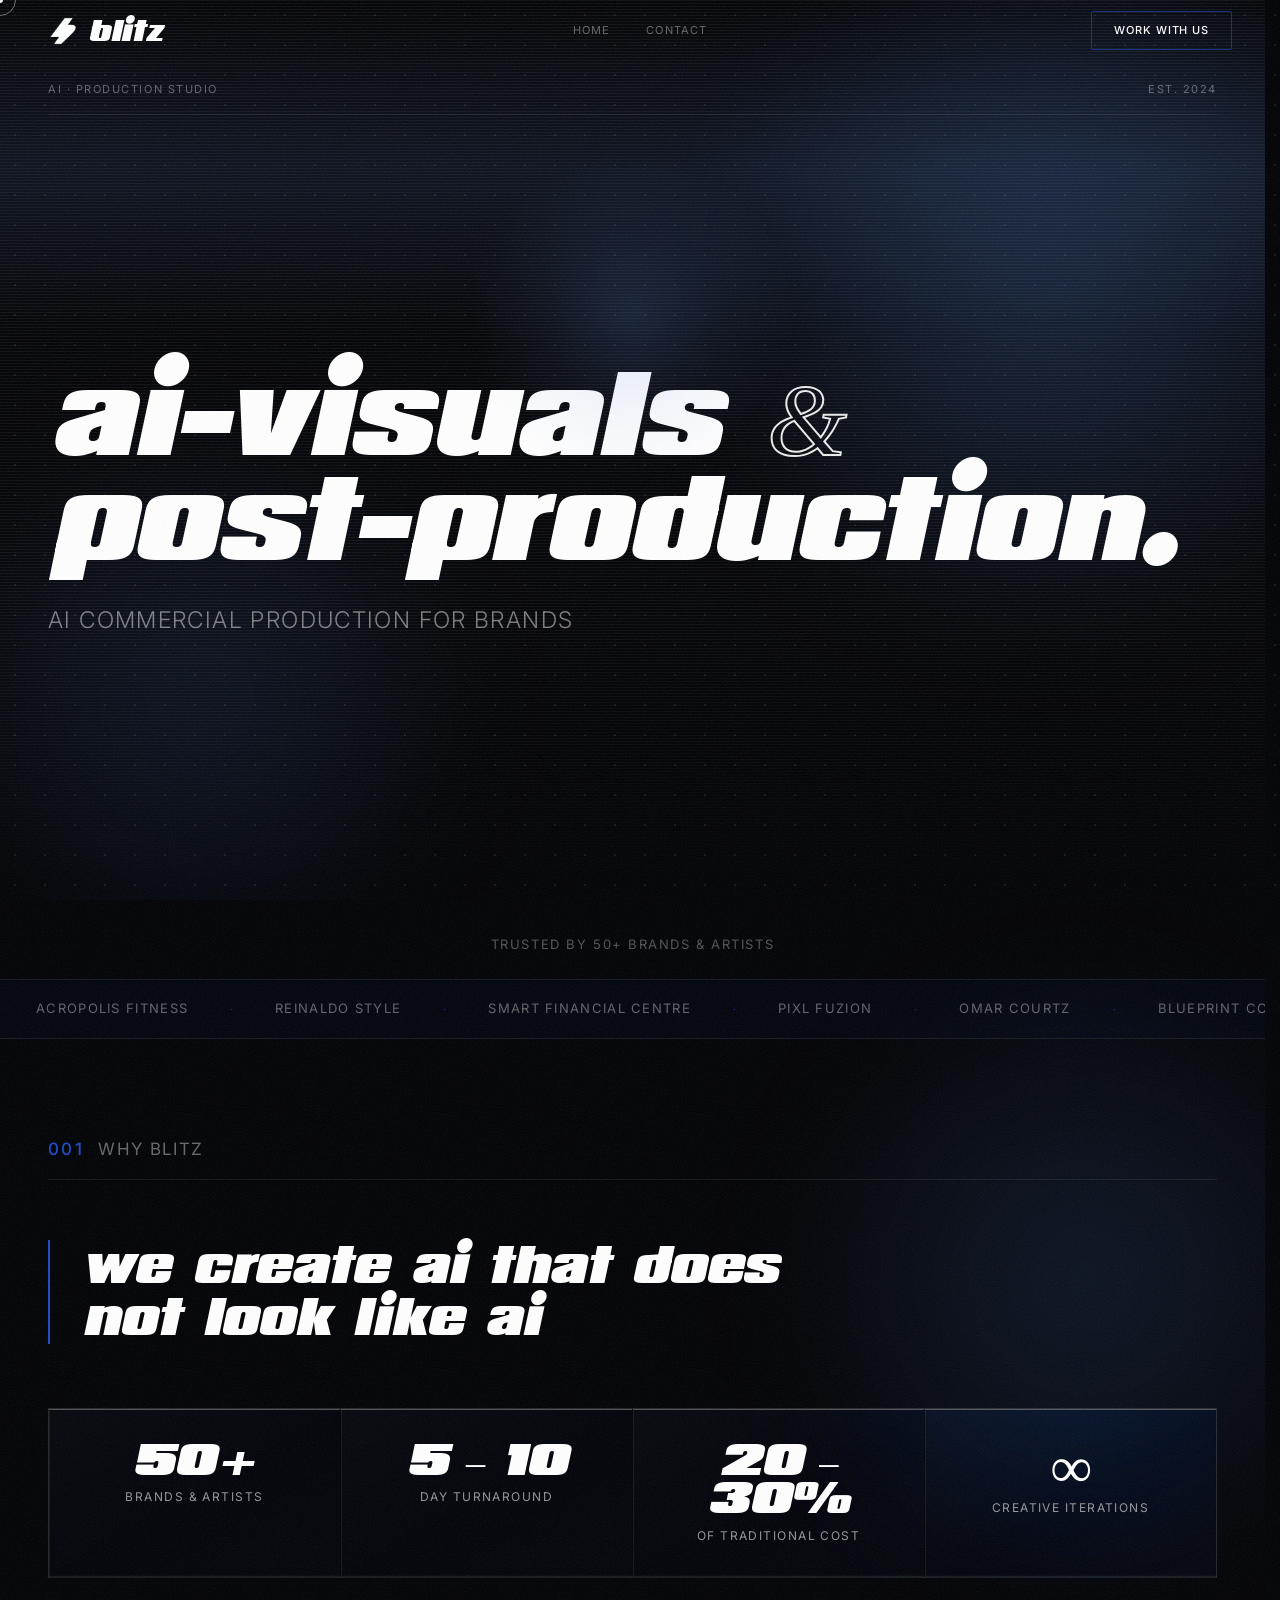
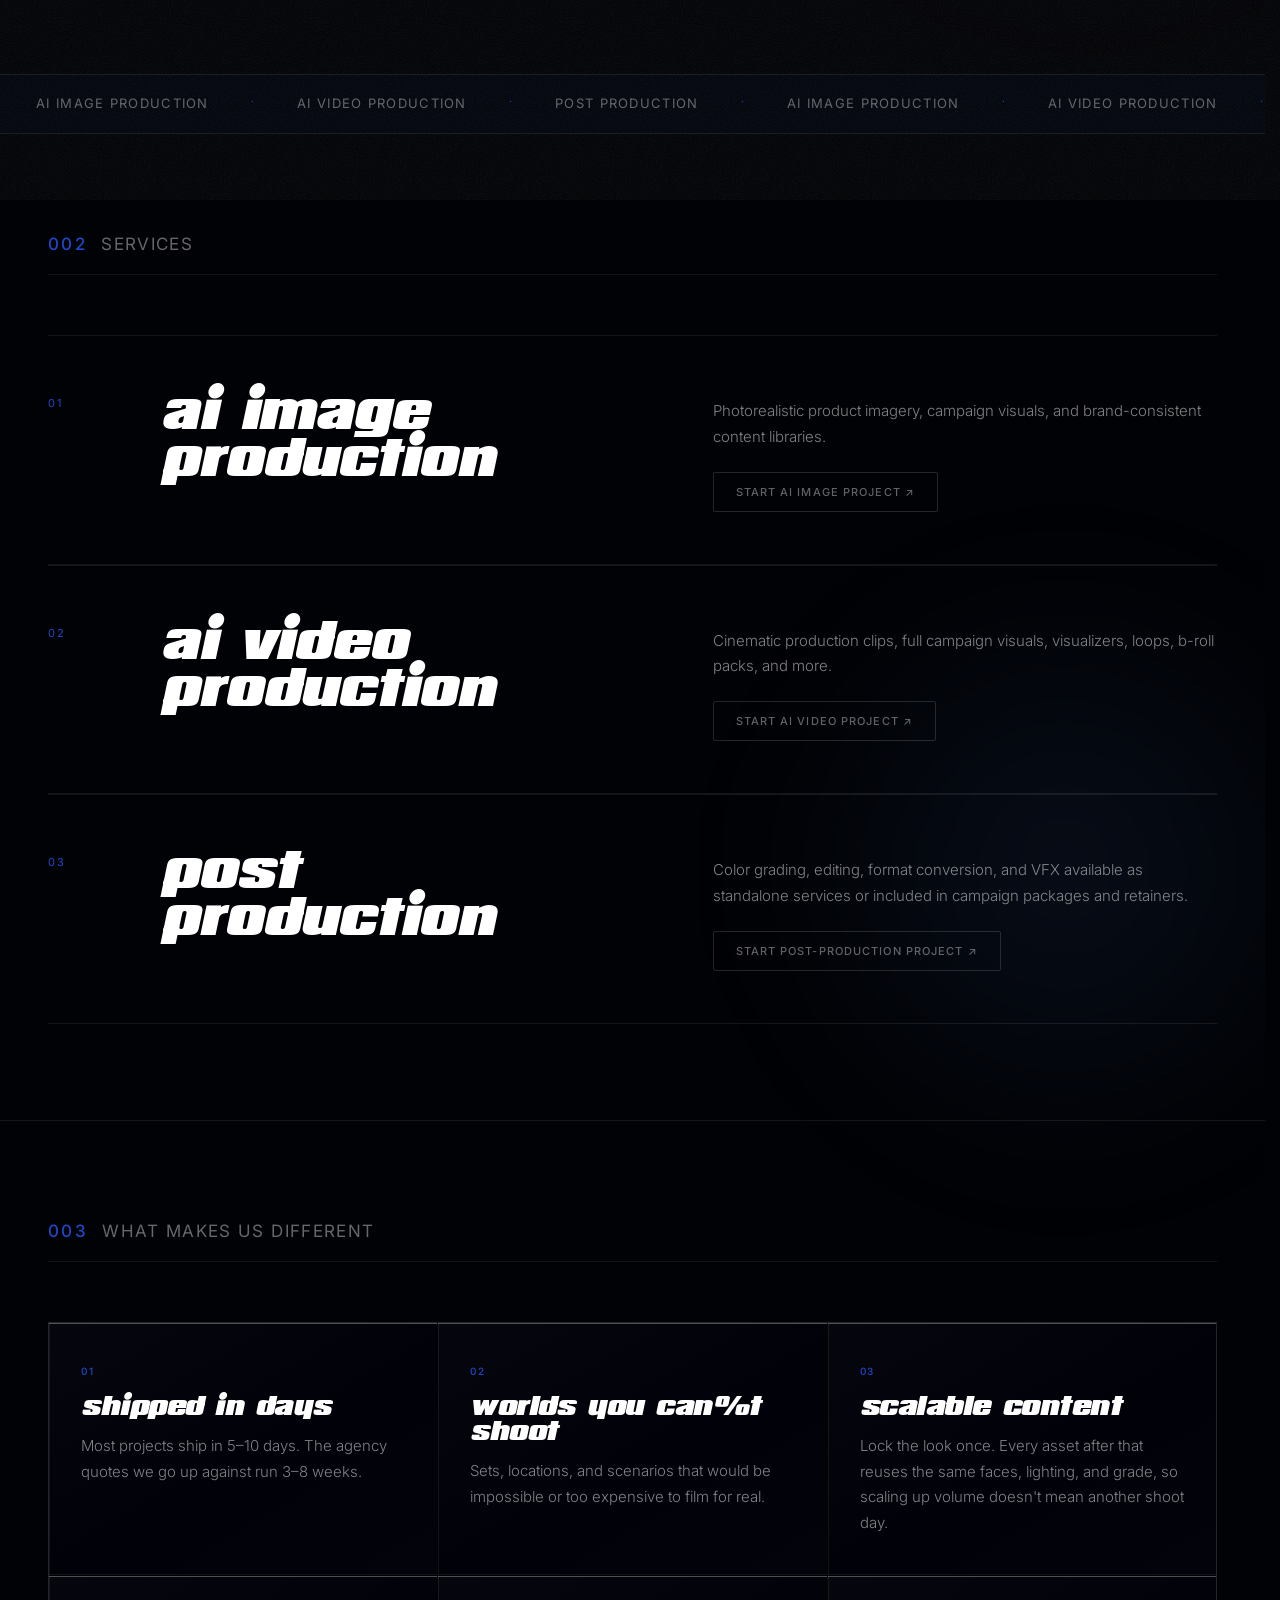
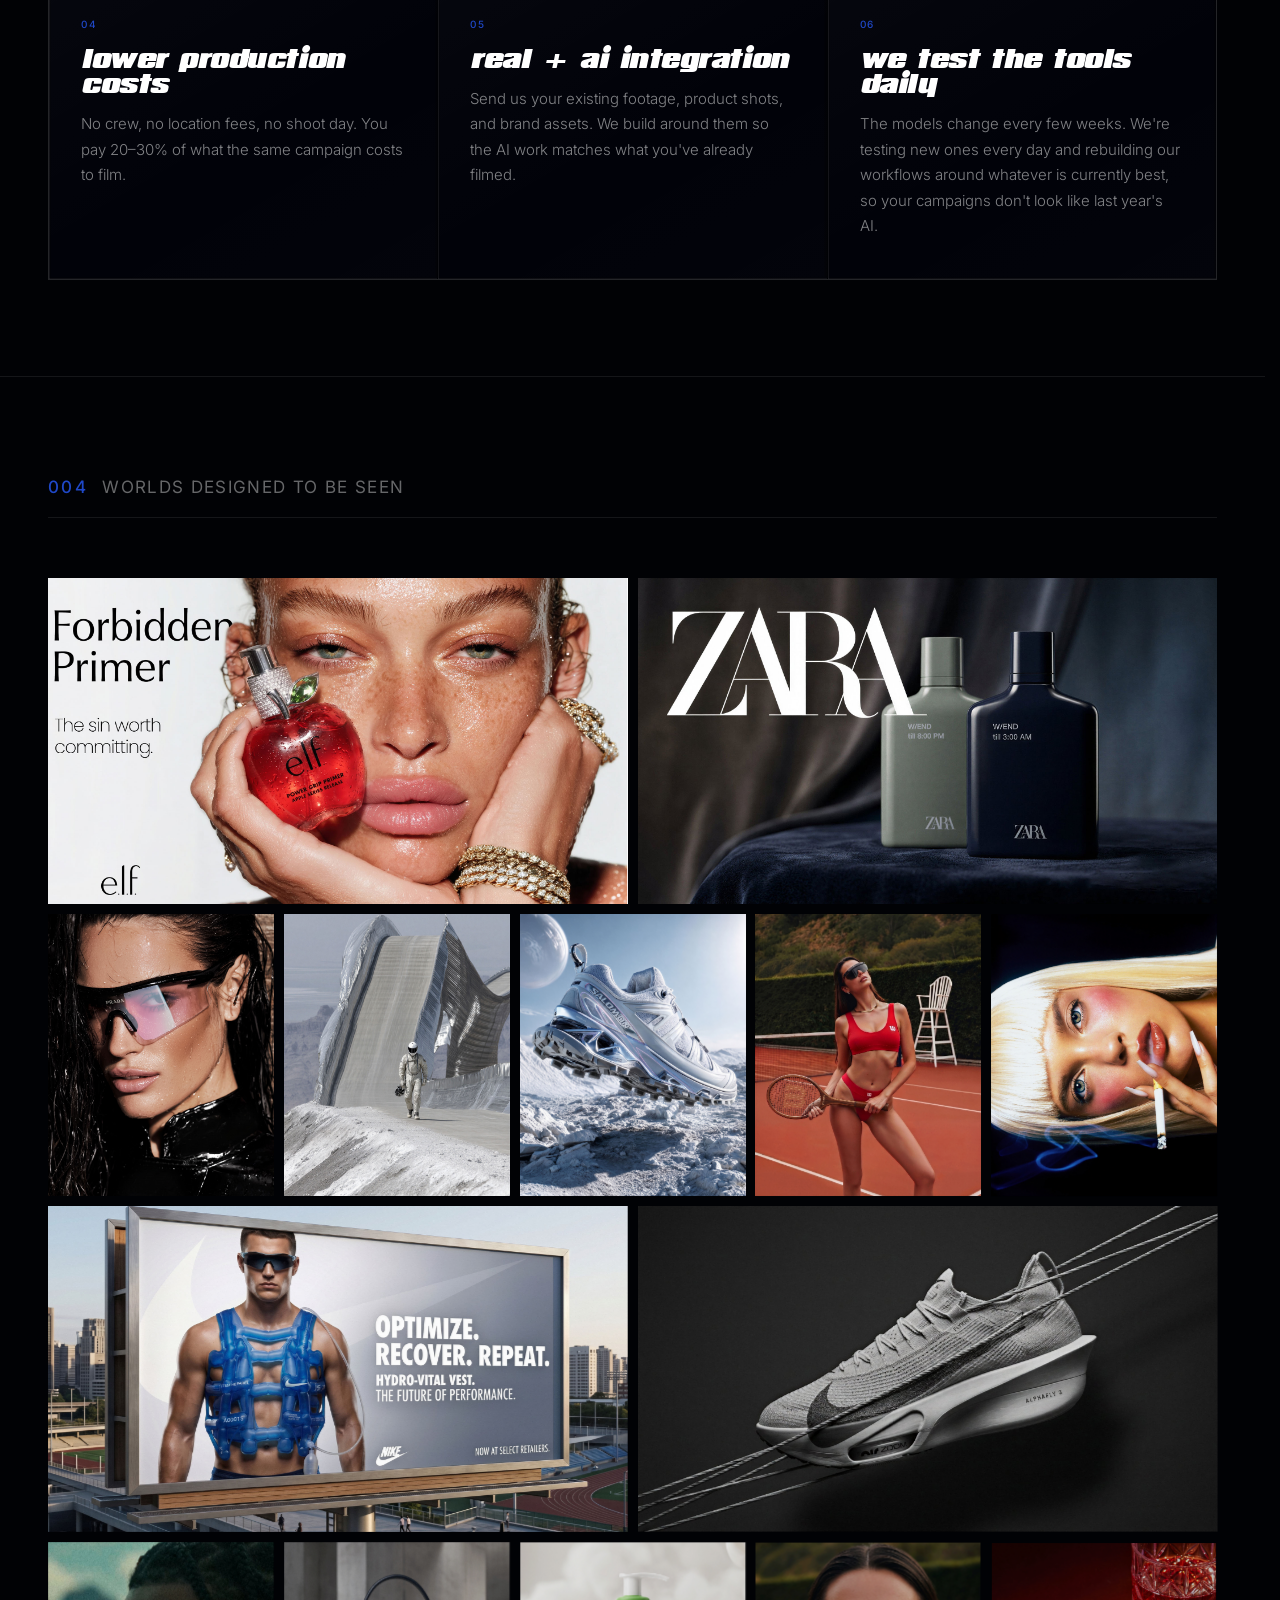
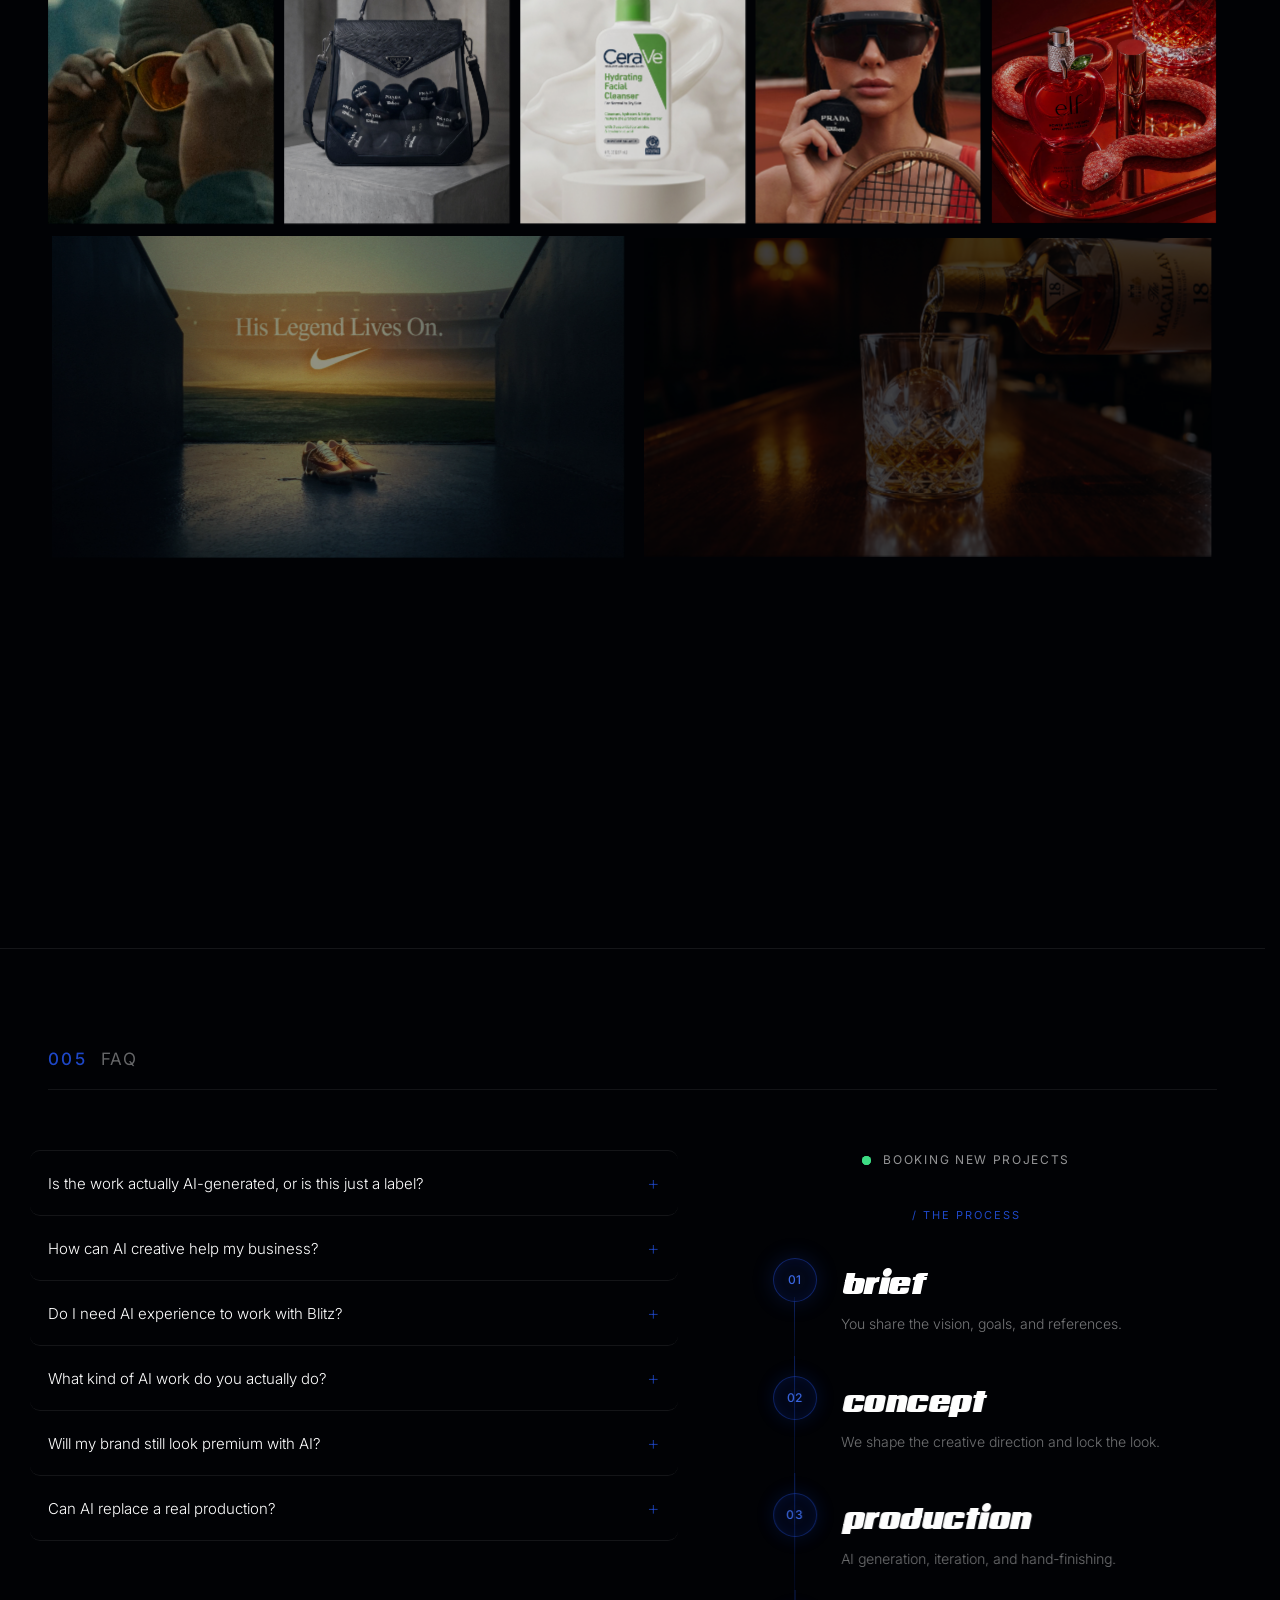
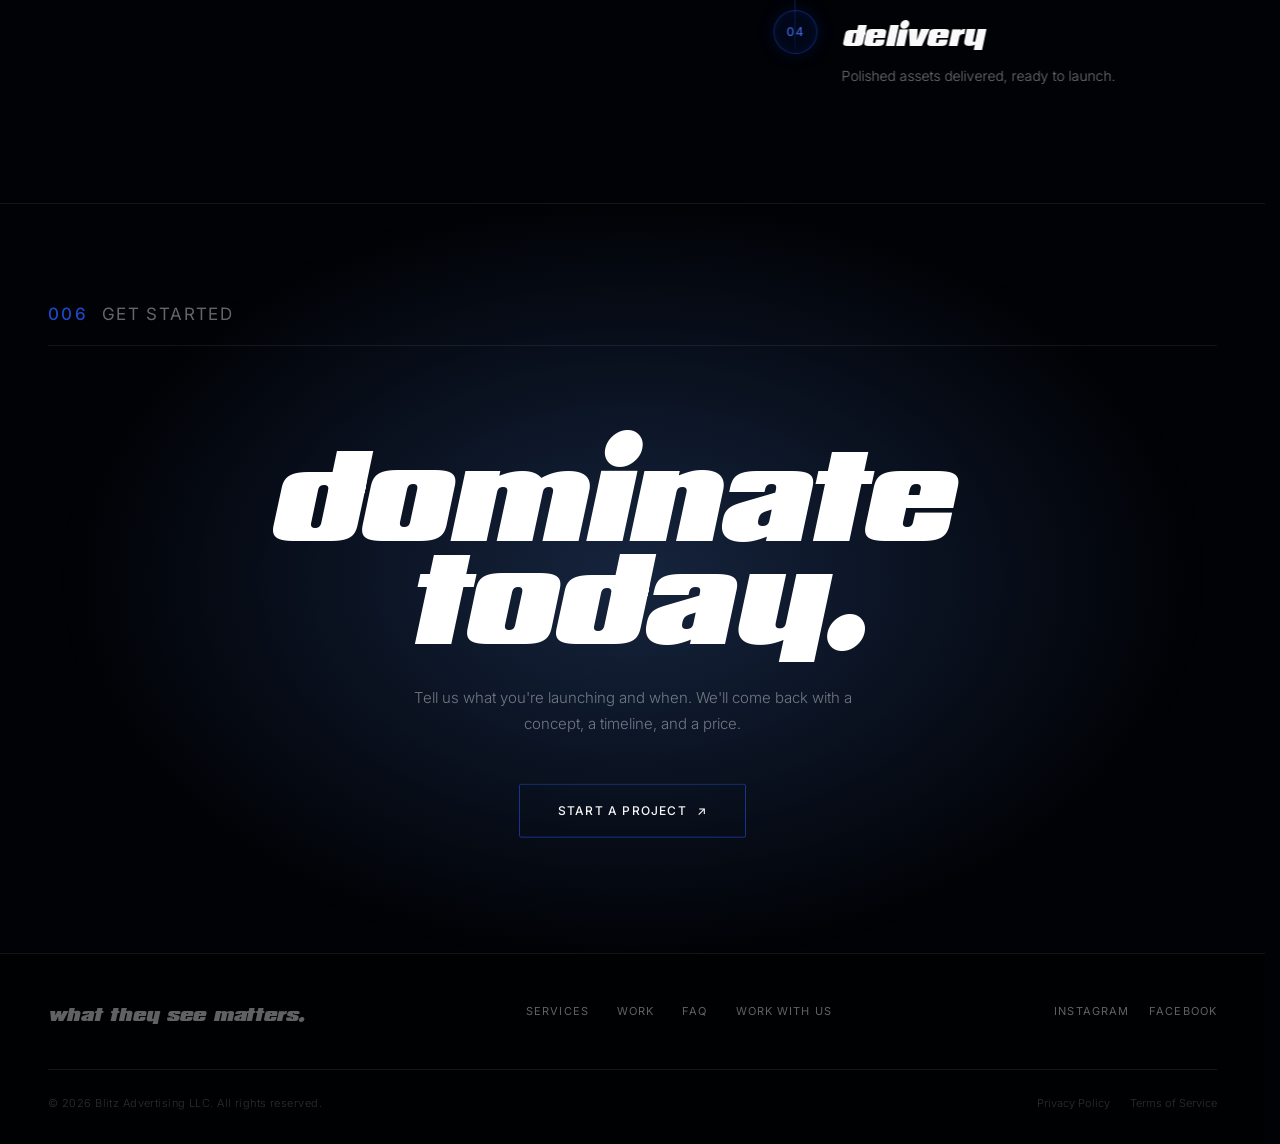
==== index.html @ 14cb9eec "Add files via upload" ====
<!DOCTYPE html>
<html lang="en">
<head>
  <meta charset="UTF-8">
  <meta name="viewport" content="width=device-width, initial-scale=1.0">

  <!-- Primary SEO -->
  <title>Blitz — AI-Visuals & Post-Production Studio</title>
  <meta name="description" content="AI commercial production for brands. Photorealistic imagery, cinematic video, and full post-production — AI work that doesn't look like AI.">
  <meta name="keywords" content="ai visuals, ai video production, post production, creative studio, campaign visuals, brand world, ad creatives, music visualizer, blitz advertising">
  <meta name="author" content="Blitz Advertising LLC">
  <meta name="robots" content="index, follow">
  <link rel="canonical" href="https://adsbyblitz.com/">

  <!-- Open Graph (Facebook, LinkedIn, WhatsApp) -->
  <meta property="og:site_name" content="Blitz">
  <meta property="og:type" content="website">
  <meta property="og:url" content="https://adsbyblitz.com/">
  <meta property="og:title" content="Blitz — AI-Visuals & Post-Production Studio">
  <meta property="og:description" content="AI commercial production for brands. Cinematic visuals, campaign content, and post-production that doesn't look like AI.">
  <meta property="og:image" content="https://adsbyblitz.com/assets/blitz-favicon.png">
  <meta property="og:image:alt" content="Blitz — what they see matters">

  <!-- Twitter Card -->
  <meta name="twitter:card" content="summary_large_image">
  <meta name="twitter:title" content="Blitz — AI-Visuals & Post-Production Studio">
  <meta name="twitter:description" content="AI commercial production for brands. Cinematic visuals, campaign content, and post-production that doesn't look like AI.">
  <meta name="twitter:image" content="https://adsbyblitz.com/assets/blitz-favicon.png">

  <!-- Structured data (helps search engines understand the business) -->
  <script type="application/ld+json">
  {
    "@context": "https://schema.org",
    "@type": "ProfessionalService",
    "name": "Blitz Advertising LLC",
    "alternateName": "Blitz",
    "url": "https://adsbyblitz.com",
    "logo": "https://adsbyblitz.com/assets/blitz-icon-white.png",
    "image": "https://adsbyblitz.com/assets/blitz-favicon.png",
    "description": "AI commercial production for brands. Photorealistic imagery, cinematic video, and full post-production — AI work that doesn't look like AI.",
    "email": "adsbyblitz@gmail.com",
    "areaServed": "Worldwide",
    "address": {
      "@type": "PostalAddress",
      "addressCountry": "PR"
    },
    "sameAs": [
      "https://instagram.com/adsbyblitz",
      "https://facebook.com/adsbyblitz"
    ],
    "slogan": "what they see matters"
  }
  </script>

  <link rel="icon" type="image/png" href="assets/blitz-favicon.png">
  <link rel="stylesheet" href="styles.css?v=55">
  <script src="assets/gsap.min.js"></script>
  <script src="assets/ScrollTrigger.min.js"></script>
  <script src="assets/lenis.min.js"></script>
  <script>gsap.registerPlugin(ScrollTrigger);</script>

  <!-- Meta Pixel Code -->
  <script>
  !function(f,b,e,v,n,t,s)
  {if(f.fbq)return;n=f.fbq=function(){n.callMethod?
  n.callMethod.apply(n,arguments):n.queue.push(arguments)};
  if(!f._fbq)f._fbq=n;n.push=n;n.loaded=!0;n.version='2.0';
  n.queue=[];t=b.createElement(e);t.async=!0;
  t.src=v;s=b.getElementsByTagName(e)[0];
  s.parentNode.insertBefore(t,s)}(window, document,'script',
  'https://connect.facebook.net/en_US/fbevents.js');
  fbq('init', '775347661459841');
  fbq('track', 'PageView');
  </script>
  <noscript><img height="1" width="1" style="display:none"
  src="https://www.facebook.com/tr?id=775347661459841&ev=PageView&noscript=1"
  /></noscript>
  <!-- End Meta Pixel Code -->
  <!-- Whop Pixel -->
  <script>!function(w,d,s,u,n,a,b){if(w[n])return;a=w[n]={q:[],t:+new Date,s:[],o:u,track:function(){a.q.push([+new Date].concat([].slice.call(arguments)))},setScope:function(){a.s=[].slice.call(arguments).filter(function(x){return typeof x==="string"});a.q.push([+new Date,"setScope"].concat(a.s))},scope:function(){var c=[].slice.call(arguments);return{track:function(){a.q.push([+new Date].concat([].slice.call(arguments)).concat([{__scope:c}]))}}}};b=d.createElement(s);b.async=1;b.src=u+"/s.js";d.getElementsByTagName(s)[0].parentNode.insertBefore(b,d.getElementsByTagName(s)[0])}(window,document,"script","https://t.whop.tw","whop");whop.setScope("biz_LjYJNK8Vo7Cqlr");whop.track("page");</script>
</head>
<body>

  <div class="cursor" id="cursor"></div>
  <div class="cursor-ring" id="cursorRing"></div>

  <!-- ─── NAV ─────────────────────────────────── -->
  <nav class="nav" id="nav">
    <a href="/" class="nav-logo">
      <img src="assets/blitz-icon-white.png" alt="Blitz" class="nav-icon">
      <span class="nav-wordmark">blitz</span>
    </a>
    <div class="nav-links">
      <a href="#" class="nav-link">Home</a>
      <a href="apply/" class="nav-link">Contact</a>
    </div>
    <a href="apply/" class="nav-cta">Work with us</a>
  </nav>

  <!-- ─── HERO ─────────────────────────────────── -->
  <section class="hero">
    <div class="hero-top">
      <span class="hero-eyebrow">AI · Production Studio</span>
      <span class="hero-eyebrow hero-eyebrow--right">Est. 2024</span>
    </div>

    <div class="hero-center">
      <div>
        <h1 class="hero-headline">
          <span class="hl-line">ai-visuals <span class="hl-amp">&amp;</span></span>
          <span class="hl-line">post-production.</span>
        </h1>
        <p class="hero-sub-tag">AI Commercial Production for brands</p>
      </div>
    </div>

    <div class="hero-bottom"></div>

    <div class="hero-glow hero-glow--1"></div>
    <div class="hero-glow hero-glow--2"></div>
    <div class="hero-scanlines" aria-hidden="true"></div>
  </section>

  <!-- ─── LOGO STRIP ─────────────────────────────── -->
  <section class="logo-strip">
    <p class="logo-strip-label">trusted by 50+ brands & artists</p>
    <div class="logo-marquee-wrap">
      <div class="logo-marquee-track">
        <span class="logo-item">Acropolis Fitness</span><span class="logo-sep">·</span>
        <span class="logo-item">Reinaldo Style</span><span class="logo-sep">·</span>
        <span class="logo-item">Smart Financial Centre</span><span class="logo-sep">·</span>
        <span class="logo-item">Pixl Fuzion</span><span class="logo-sep">·</span>
        <span class="logo-item">Omar Courtz</span><span class="logo-sep">·</span>
        <span class="logo-item">Blueprint Coaching</span><span class="logo-sep">·</span>
        <span class="logo-item">ROA</span><span class="logo-sep">·</span>
        <span class="logo-item">Berseg</span><span class="logo-sep">·</span>
        <span class="logo-item">Viejo Culprit</span><span class="logo-sep">·</span>
        <span class="logo-item">CLPR Media</span><span class="logo-sep">·</span>
        <span class="logo-item">RMAND</span><span class="logo-sep">·</span>
        <span class="logo-item">The Flight Park</span><span class="logo-sep">·</span>
        <span class="logo-item">Cancelados TV</span><span class="logo-sep">·</span>
        <span class="logo-item">CAPS Manufacturing</span><span class="logo-sep">·</span>
        <span class="logo-item">Albino</span><span class="logo-sep">·</span>
        <span class="logo-item">Sanctuz</span><span class="logo-sep">·</span>
        <span class="logo-item">Atomic Crossfit</span><span class="logo-sep">·</span>
        <!-- duplicate for seamless loop -->
        <span class="logo-item">Acropolis Fitness</span><span class="logo-sep">·</span>
        <span class="logo-item">Reinaldo Style</span><span class="logo-sep">·</span>
        <span class="logo-item">Smart Financial Centre</span><span class="logo-sep">·</span>
        <span class="logo-item">Pixl Fuzion</span><span class="logo-sep">·</span>
        <span class="logo-item">Omar Courtz</span><span class="logo-sep">·</span>
        <span class="logo-item">Blueprint Coaching</span><span class="logo-sep">·</span>
        <span class="logo-item">ROA</span><span class="logo-sep">·</span>
        <span class="logo-item">Berseg</span><span class="logo-sep">·</span>
        <span class="logo-item">Viejo Culprit</span><span class="logo-sep">·</span>
        <span class="logo-item">CLPR Media</span><span class="logo-sep">·</span>
        <span class="logo-item">RMAND</span><span class="logo-sep">·</span>
        <span class="logo-item">The Flight Park</span><span class="logo-sep">·</span>
        <span class="logo-item">Cancelados TV</span><span class="logo-sep">·</span>
        <span class="logo-item">CAPS Manufacturing</span><span class="logo-sep">·</span>
        <span class="logo-item">Albino</span><span class="logo-sep">·</span>
        <span class="logo-item">Sanctuz</span><span class="logo-sep">·</span>
        <span class="logo-item">Atomic Crossfit</span><span class="logo-sep">·</span>
      </div>
    </div>
  </section>

  <!-- ─── 001 — WHY BLITZ ───────────────────────── -->
  <section class="section section--why" id="about">
    <div class="section-meta">
      <span class="section-num">001</span>
      <span class="section-label">Why Blitz</span>
    </div>
    <div class="section-content">
      <h2 class="statement-text"><span>we create ai that does</span><span>not look like ai</span></h2>
    </div>
    <div class="stats-row">
      <div class="stat-item">
        <span class="stat-num" data-count="50">50+</span>
        <span class="stat-label">Brands &amp; Artists</span>
      </div>
      <div class="stat-item">
        <span class="stat-num">5 – 10</span>
        <span class="stat-label">Day Turnaround</span>
      </div>
      <div class="stat-item">
        <span class="stat-num">20 – 30%</span>
        <span class="stat-label">Of Traditional Cost</span>
      </div>
      <div class="stat-item">
        <span class="stat-num stat-num--big">∞</span>
        <span class="stat-label">Creative Iterations</span>
      </div>
    </div>
  </section>

  <!-- ─── MARQUEE ───────────────────────────────── -->
  <div class="marquee-wrap">
    <div class="marquee-track">
      <span>AI Image Production</span><span class="marquee-dot">·</span>
      <span>AI Video Production</span><span class="marquee-dot">·</span>
      <span>Post Production</span><span class="marquee-dot">·</span>
      <span>AI Image Production</span><span class="marquee-dot">·</span>
      <span>AI Video Production</span><span class="marquee-dot">·</span>
      <span>Post Production</span><span class="marquee-dot">·</span>
      <span>AI Image Production</span><span class="marquee-dot">·</span>
      <span>AI Video Production</span><span class="marquee-dot">·</span>
      <span>Post Production</span><span class="marquee-dot">·</span>
      <span>AI Image Production</span><span class="marquee-dot">·</span>
      <span>AI Video Production</span><span class="marquee-dot">·</span>
      <span>Post Production</span><span class="marquee-dot">·</span>
    </div>
  </div>

  <!-- ─── 002 — SERVICES ───────────────────────── -->
  <section class="section section--services" id="services">
    <div class="section-meta">
      <span class="section-num">002</span>
      <span class="section-label">Services</span>
    </div>
    <div class="services-list">

      <div class="service-row">
        <div class="service-row-left">
          <span class="service-index">01</span>
        </div>
        <div class="service-row-mid">
          <h3 class="service-name">AI Image<br>Production</h3>
        </div>
        <div class="service-row-right">
          <p class="service-desc">Photorealistic product imagery, campaign visuals, and brand-consistent content libraries.</p>
          <a href="apply/" class="service-link">Start AI Image Project ↗</a>
        </div>
      </div>

      <div class="rule rule--inner"></div>

      <div class="service-row">
        <div class="service-row-left">
          <span class="service-index">02</span>
        </div>
        <div class="service-row-mid">
          <h3 class="service-name">AI Video<br>Production</h3>
        </div>
        <div class="service-row-right">
          <p class="service-desc">Cinematic production clips, full campaign visuals, visualizers, loops, b-roll packs, and more.</p>
          <a href="apply/" class="service-link">Start AI Video Project ↗</a>
        </div>
      </div>

      <div class="rule rule--inner"></div>

      <div class="service-row">
        <div class="service-row-left">
          <span class="service-index">03</span>
        </div>
        <div class="service-row-mid">
          <h3 class="service-name">Post<br>Production</h3>
        </div>
        <div class="service-row-right">
          <p class="service-desc">Color grading, editing, format conversion, and VFX available as standalone services or included in campaign packages and retainers.</p>
          <a href="apply/" class="service-link">Start Post-Production Project ↗</a>
        </div>
      </div>

    </div>
  </section>

  <div class="rule"></div>

  <!-- ─── 003 — WHAT MAKES US DIFFERENT ──────────── -->
  <section class="section section--benefits" id="benefits">
    <div class="section-meta">
      <span class="section-num">003</span>
      <span class="section-label">What makes us different</span>
    </div>
    <div class="benefits-grid">
      <div class="benefit-card">
        <span class="benefit-num">01</span>
        <h4 class="benefit-title">Shipped in Days</h4>
        <p class="benefit-desc">Most projects ship in 5–10 days. The agency quotes we go up against run 3–8 weeks.</p>
      </div>
      <div class="benefit-card">
        <span class="benefit-num">02</span>
        <h4 class="benefit-title">Worlds You Can't Shoot</h4>
        <p class="benefit-desc">Sets, locations, and scenarios that would be impossible or too expensive to film for real.</p>
      </div>
      <div class="benefit-card">
        <span class="benefit-num">03</span>
        <h4 class="benefit-title">Scalable Content</h4>
        <p class="benefit-desc">Lock the look once. Every asset after that reuses the same faces, lighting, and grade, so scaling up volume doesn't mean another shoot day.</p>
      </div>
      <div class="benefit-card">
        <span class="benefit-num">04</span>
        <h4 class="benefit-title">Lower Production Costs</h4>
        <p class="benefit-desc">No crew, no location fees, no shoot day. You pay 20–30% of what the same campaign costs to film.</p>
      </div>
      <div class="benefit-card">
        <span class="benefit-num">05</span>
        <h4 class="benefit-title">Real + AI Integration</h4>
        <p class="benefit-desc">Send us your existing footage, product shots, and brand assets. We build around them so the AI work matches what you've already filmed.</p>
      </div>
      <div class="benefit-card">
        <span class="benefit-num">06</span>
        <h4 class="benefit-title">We Test the Tools Daily</h4>
        <p class="benefit-desc">The models change every few weeks. We're testing new ones every day and rebuilding our workflows around whatever is currently best, so your campaigns don't look like last year's AI.</p>
      </div>
    </div>
  </section>

  <div class="rule"></div>

  <!-- ─── 004 — WORK ───────────────────────────── -->
  <section class="section section--work" id="work">
    <div class="section-meta">
      <span class="section-num">004</span>
      <span class="section-label">Worlds Designed To Be Seen</span>
    </div>
    <div class="work-grid">
      <!-- ROW 1 — landscape 16:9 (desktop: 2 per row) -->
      <div class="work-row work-row--wide">
        <div class="work-cell" style="order:0">
          <img src="assets/work/work_03.jpg" alt="Blitz work" loading="lazy">
        </div>
        <div class="work-cell" style="order:3">
          <img src="assets/work/work_12.jpg" alt="Blitz work" loading="lazy">
        </div>
      </div>
      <!-- ROW 2 — portrait 4:5 (desktop: 5 per row) -->
      <div class="work-row work-row--tall">
        <div class="work-cell" style="order:1">
          <img src="assets/work/work_01.jpg" alt="Blitz work" loading="lazy">
        </div>
        <div class="work-cell" style="order:2">
          <img src="assets/work/work_02.jpg" alt="Blitz work" loading="lazy">
        </div>
        <div class="work-cell" style="order:4">
          <img src="assets/work/work_04.jpg" alt="Blitz work" loading="lazy">
        </div>
        <div class="work-cell" style="order:5">
          <img src="assets/work/work_11.jpg" alt="Blitz work" loading="lazy">
        </div>
        <div class="work-cell" style="order:7">
          <img src="assets/work/work_06.jpg" alt="Blitz work" loading="lazy">
        </div>
      </div>
      <!-- ROW 3 — landscape 16:9 -->
      <div class="work-row work-row--wide">
        <div class="work-cell" style="order:6">
          <img src="assets/work/work_13.jpg" alt="Blitz work" loading="lazy">
        </div>
        <div class="work-cell" style="order:9">
          <img src="assets/work/work_14.jpg" alt="Blitz work" loading="lazy">
        </div>
      </div>
      <!-- ROW 4 — portrait 4:5 -->
      <div class="work-row work-row--tall">
        <div class="work-cell" style="order:8">
          <img src="assets/work/work_21.jpg" alt="Blitz work" loading="lazy">
        </div>
        <div class="work-cell" style="order:10">
          <img src="assets/work/work_08.jpg" alt="Blitz work" loading="lazy">
        </div>
        <div class="work-cell" style="order:11">
          <img src="assets/work/work_15.jpg" alt="Blitz work" loading="lazy">
        </div>
        <div class="work-cell" style="order:12">
          <img src="assets/work/work_10.jpg" alt="Blitz work" loading="lazy">
        </div>
        <div class="work-cell" style="order:13">
          <img src="assets/work/work_05.jpg" alt="Blitz work" loading="lazy">
        </div>
      </div>

      <div class="work-row work-row--wide">
        <div class="work-cell" style="order:14">
          <img src="assets/work/work_16.jpg" alt="Blitz work" loading="lazy">
        </div>
        <div class="work-cell" style="order:15">
          <img src="assets/work/work_17.jpg" alt="Blitz work" loading="lazy">
        </div>
      </div>

      <div class="work-row work-row--tall">
        <div class="work-cell" style="order:16">
          <img src="assets/work/work_18.jpg" alt="Blitz work" loading="lazy">
        </div>
        <div class="work-cell" style="order:17">
          <img src="assets/work/work_19.jpg" alt="Blitz work" loading="lazy">
        </div>
        <div class="work-cell" style="order:18">
          <img src="assets/work/work_20.jpg" alt="Blitz work" loading="lazy">
        </div>
        <div class="work-cell" style="order:19">
          <img src="assets/work/work_07.jpg" alt="Blitz work" loading="lazy">
        </div>
        <div class="work-cell" style="order:20">
          <img src="assets/work/work_22.jpg" alt="Blitz work" loading="lazy">
        </div>
      </div>
    </div>
  </section>

  <div class="rule"></div>

  <!-- ─── 005 — FAQ ────────────────────────────── -->
  <section class="section section--faq" id="faq">
    <div class="section-meta">
      <span class="section-num">005</span>
      <span class="section-label">FAQ</span>
    </div>
    <div class="faq-layout">
    <div class="faq-main">
    <div class="faq-list">
      <div class="faq-item">
        <button class="faq-q" aria-expanded="false">
          <span>Is the work actually AI-generated, or is this just a label?</span>
          <span class="faq-icon">+</span>
        </button>
        <div class="faq-a"><div class="faq-a-in">
          <p>Yes, we use generative AI workflows as our core production engine, paired with manual creative direction, color, and editing.</p>
        </div></div>
      </div>
      <div class="faq-item">
        <button class="faq-q" aria-expanded="false">
          <span>How can AI creative help my business?</span>
          <span class="faq-icon">+</span>
        </button>
        <div class="faq-a"><div class="faq-a-in">
          <p>You get campaign-quality visuals at roughly 20–30% of traditional cost. That means more content, faster launches, and campaigns you couldn't previously afford.</p>
        </div></div>
      </div>
      <div class="faq-item">
        <button class="faq-q" aria-expanded="false">
          <span>Do I need AI experience to work with Blitz?</span>
          <span class="faq-icon">+</span>
        </button>
        <div class="faq-a"><div class="faq-a-in">
          <p>No. You only bring the idea and brief — we handle everything from strategy and creative direction to workflow and production.</p>
        </div></div>
      </div>
      <div class="faq-item">
        <button class="faq-q" aria-expanded="false">
          <span>What kind of AI work do you actually do?</span>
          <span class="faq-icon">+</span>
        </button>
        <div class="faq-a"><div class="faq-a-in">
          <p>Product imagery, campaign visuals, cinematic product videos, music visualizers, B-roll, Spotify Canvases, full post-production, and any custom project.</p>
        </div></div>
      </div>
      <div class="faq-item">
        <button class="faq-q" aria-expanded="false">
          <span>Will my brand still look premium with AI?</span>
          <span class="faq-icon">+</span>
        </button>
        <div class="faq-a"><div class="faq-a-in">
          <p>Yes. You get the same creative direction, references, and post you'd get from a traditional shoot. AI only replaces the camera. We develop the concept together, build the reference boards, and handle every step of post.</p>
        </div></div>
      </div>
      <div class="faq-item">
        <button class="faq-q" aria-expanded="false">
          <span>Can AI replace a real production?</span>
          <span class="faq-icon">+</span>
        </button>
        <div class="faq-a"><div class="faq-a-in">
          <p>Yes, AI is at a point now where it can replace traditional productions. There are still specific cases where real people, locations, or real-world moments make more sense. We'll tell you upfront what's possible and where AI makes the most sense for your case.</p>
        </div></div>
      </div>
    </div>
    </div>

    <div class="faq-side">
      <div class="status-pulse">
        <span class="pulse-dot"></span>
        <span class="pulse-label">booking new projects</span>
      </div>
      <span class="process-eyebrow">/ the process</span>
      <div class="process">
        <div class="process-step">
          <span class="process-num">01</span>
          <div class="process-text">
            <h4 class="process-name">brief</h4>
            <p class="process-desc">You share the vision, goals, and references.</p>
          </div>
        </div>
        <div class="process-step">
          <span class="process-num">02</span>
          <div class="process-text">
            <h4 class="process-name">concept</h4>
            <p class="process-desc">We shape the creative direction and lock the look.</p>
          </div>
        </div>
        <div class="process-step">
          <span class="process-num">03</span>
          <div class="process-text">
            <h4 class="process-name">production</h4>
            <p class="process-desc">AI generation, iteration, and hand-finishing.</p>
          </div>
        </div>
        <div class="process-step">
          <span class="process-num">04</span>
          <div class="process-text">
            <h4 class="process-name">delivery</h4>
            <p class="process-desc">Polished assets delivered, ready to launch.</p>
          </div>
        </div>
      </div>
    </div>
    </div>
  </section>

  <div class="rule"></div>

  <!-- ─── 006 — CTA ────────────────────────────── -->
  <section class="section section--cta" id="contact">
    <div class="section-meta">
      <span class="section-num">006</span>
      <span class="section-label">Get Started</span>
    </div>
    <div class="cta-inner">
      <h2 class="cta-headline">dominate today.</h2>
      <p class="cta-body">Tell us what you're launching and when. We'll come back with a concept, a timeline, and a price.</p>
      <a href="apply/" class="cta-btn">Start a project <span>↗</span></a>
    </div>
    <div class="cta-glow"></div>
  </section>

  <!-- ─── FOOTER ───────────────────────────────── -->
  <footer class="footer">
    <div class="footer-top">
      <div class="footer-brand">
        <p class="footer-tagline">what they see matters.</p>
      </div>
      <div class="footer-nav">
        <a href="#services">Services</a>
        <a href="#work">Work</a>
        <a href="#faq">FAQ</a>
        <a href="apply/">Work with us</a>
      </div>
      <div class="footer-social">
        <a href="https://instagram.com/adsbyblitz" target="_blank" rel="noopener">Instagram</a>
        <a href="https://facebook.com/adsbyblitz" target="_blank" rel="noopener">Facebook</a>
      </div>
    </div>
    <div class="footer-bottom">
      <span>© 2026 Blitz Advertising LLC. All rights reserved.</span>
      <div class="footer-links">
        <a href="/privacy-policy/">Privacy Policy</a>
        <a href="/terms-of-service/">Terms of Service</a>
      </div>
    </div>
  </footer>

  <script src="script.js?v=53"></script>
</body>
</html>
---- styles.css ----
/* ─────────────────────────────────────────────
   BLITZ — Global Styles
───────────────────────────────────────────── */

@import url('https://fonts.googleapis.com/css2?family=Inter:ital,wght@0,300;0,400;0,500;1,300&display=swap');

@font-face {
  font-family: 'Padaloma';
  src: url('assets/padaloma.italic.ttf') format('truetype');
  font-weight: normal;
  font-style: italic;
  font-display: swap;
}

:root {
  --bg: #010205;
  --white: #ffffff;
  --blue: #1f48c8;
  --blue-bright: #3a66e0;
  --blue-glow: rgba(77, 126, 212, 0.32);
  --border: rgba(255,255,255,0.08);
  --border-mid: rgba(255,255,255,0.14);
  --muted: rgba(255,255,255,0.38);
  --muted-mid: rgba(255,255,255,0.58);
  --font-display: 'Padaloma', Georgia, serif;
  --font-body: 'Inter', sans-serif;
  --ease-out: cubic-bezier(0.16, 1, 0.3, 1);
}

*, *::before, *::after { box-sizing: border-box; margin: 0; padding: 0; }
html {
  font-size: 16px;
  scrollbar-gutter: stable;  /* reserve scrollbar space so layout stays centered consistently */
  overflow-x: hidden;
  overscroll-behavior-x: none;
  max-width: 100vw;
}
body {
  overflow-x: hidden;
  max-width: 100vw;
  width: 100%;
}

body {
  background: var(--bg);
  color: var(--white);
  font-family: var(--font-body);
  font-weight: 300;
  line-height: 1.65;
  overflow-x: hidden;
  cursor: none;
}

/* ─── GRAIN ─────────────────────────────────── */
body::after {
  content: '';
  position: fixed;
  inset: -200%;
  width: 400%;
  height: 400%;
  background-image: url("data:image/svg+xml,%3Csvg viewBox='0 0 256 256' xmlns='http://www.w3.org/2000/svg'%3E%3Cfilter id='n'%3E%3CfeTurbulence type='fractalNoise' baseFrequency='0.85' numOctaves='4' stitchTiles='stitch'/%3E%3C/filter%3E%3Crect width='100%25' height='100%25' filter='url(%23n)'/%3E%3C/svg%3E");
  background-size: 256px 256px;
  opacity: 0.08;
  pointer-events: none;
  z-index: 9999;
  animation: grain 0.45s steps(1) infinite;
}

@keyframes grain {
  0%   { transform: translate(0,0); }
  11%  { transform: translate(-3%,-4%); }
  22%  { transform: translate(4%, 2%); }
  33%  { transform: translate(-2%, 5%); }
  44%  { transform: translate(5%,-2%); }
  55%  { transform: translate(-4%, 4%); }
  66%  { transform: translate(3%,-5%); }
  77%  { transform: translate(-5%, 3%); }
  88%  { transform: translate(4%, 4%); }
  100% { transform: translate(-3%,-3%); }
}

/* ─── DOT GRID ───────────────────────────────── */
body::before {
  content: '';
  position: fixed;
  inset: 0;
  background-image: radial-gradient(circle, rgba(255,255,255,0.075) 1px, transparent 1px);
  background-size: 30px 30px;
  pointer-events: none;
  z-index: 0;
}

/* ─── CURSOR ─────────────────────────────────── */
.cursor {
  position: fixed;
  width: 6px; height: 6px;
  background: #fff;
  border-radius: 50%;
  pointer-events: none;
  transform: translate(-50%,-50%);
  z-index: 10000;
  mix-blend-mode: difference;
  transition: width .2s, height .2s;
}
.cursor-ring {
  position: fixed;
  width: 32px; height: 32px;
  border: 1px solid rgba(255,255,255,0.45);
  border-radius: 50%;
  pointer-events: none;
  transform: translate(-50%,-50%);
  z-index: 10000;
  mix-blend-mode: difference;
  transition: width .3s var(--ease-out), height .3s var(--ease-out), border-color .3s;
}
.cursor.hover { width: 10px; height: 10px; }
.cursor-ring.hover { width: 50px; height: 50px; border-color: var(--blue-bright); }
.cursor-ring.cursor-ring--work {
  width: 64px;
  height: 64px;
  background: var(--blue);
  border-color: var(--blue);
}

/* ─── NAV ────────────────────────────────────── */
.nav {
  position: fixed;
  top: 0; left: 0; right: 0;
  z-index: 900;
  display: flex;
  align-items: center;
  justify-content: space-between;
  padding: 0 48px;
  height: 62px;
  transition: background .4s, border-color .4s;
  border-bottom: 1px solid transparent;
}
.nav.scrolled {
  background: rgba(6,8,15,0.82);
  backdrop-filter: blur(18px);
  -webkit-backdrop-filter: blur(18px);
  border-bottom-color: var(--border);
}
.nav-logo {
  display: flex;
  align-items: center;
  gap: 10px;
  text-decoration: none;
}
.nav-icon { height: 30px; width: auto; }
.nav-wordmark {
  font-family: var(--font-display);
  font-style: italic;
  font-size: 26px;
  color: #fff;
  letter-spacing: -0.01em;
  line-height: 1;
}
.nav-links {
  display: flex;
  gap: 36px;
  position: absolute;
  left: 50%;
  transform: translateX(-50%);
}
.nav-link {
  font-size: 11px;
  font-weight: 400;
  letter-spacing: 0.1em;
  text-transform: uppercase;
  color: var(--muted);
  text-decoration: none;
  transition: color .2s;
}
.nav-link:hover { color: #fff; }
.nav-cta {
  font-size: 11px;
  font-weight: 500;
  letter-spacing: 0.08em;
  text-transform: uppercase;
  color: #fff;
  text-decoration: none;
  border: 1px solid rgba(31,72,200,0.6);
  padding: 9px 22px;
  border-radius: 2px;
  transition: background .25s, border-color .25s, box-shadow .25s;
}
.nav-cta:hover {
  background: var(--blue);
  border-color: var(--blue);
  box-shadow: 0 0 38px rgba(74,125,240,0.65), 0 0 14px rgba(74,125,240,0.5);
}

/* ─── HERO ───────────────────────────────────── */
.hero {
  position: relative;
  padding: 0 48px;
  overflow-x: hidden;
  overflow-y: visible;
  z-index: 1;
  min-height: 100vh;
  display: flex;
  flex-direction: column;
}
.hero-top {
  display: flex;
  justify-content: space-between;
  align-items: center;
  padding-top: 80px;
  padding-bottom: 16px;
  border-bottom: 1px solid var(--border);
  position: relative;
  z-index: 2;
}
.hero-eyebrow {
  font-size: 11px;
  font-weight: 400;
  letter-spacing: 0.14em;
  text-transform: uppercase;
  color: var(--muted);
}
.hero-center {
  flex: 1;
  display: flex;
  align-items: center;
  padding: 44px 0 32px;
  overflow: visible;
  position: relative;
  z-index: 2;
}
.hero-headline {
  font-family: var(--font-display);
  font-style: italic;
  font-size: clamp(52px, 8vw, 116px);
  font-weight: normal;
  line-height: 1.02;
  letter-spacing: -0.03em;
  color: #fff;
  text-transform: lowercase;
  overflow: visible;
}
.hl-line { display: block; }
.hl-amp {
  color: transparent;
  -webkit-text-stroke: 2px rgba(255,255,255,0.92);
  text-stroke: 2px rgba(255,255,255,0.92);
}
.hero-sub-tag {
  font-family: var(--font-body);
  font-size: clamp(18px, 1.8vw, 24px);
  font-weight: 300;
  color: rgba(255,255,255,0.48);
  letter-spacing: 0.06em;
  text-transform: uppercase;
  margin-top: 28px;
}

.hero-bottom {
  display: flex;
  justify-content: flex-end;
  align-items: center;
  padding-top: 10px;
  padding-bottom: 10px;
}
.hero-bottom { min-height: 24px; }

/* CRT scanline / shimmer overlay */
.hero-scanlines {
  position: absolute;
  inset: 0;
  pointer-events: none;
  z-index: 3;
  background-image: repeating-linear-gradient(
    to bottom,
    rgba(255,255,255,0.055) 0px,
    rgba(255,255,255,0.055) 1px,
    transparent 1px,
    transparent 3px
  );
  -webkit-mask-image: linear-gradient(to bottom, #000 0%, #000 68%, transparent 100%);
  mask-image: linear-gradient(to bottom, #000 0%, #000 68%, transparent 100%);
}
/* cursor-reactive CRT glow */
.hero-scanlines::before {
  content: '';
  position: absolute;
  inset: 0;
  background: radial-gradient(240px circle at var(--crt-x, 50%) var(--crt-y, 35%),
    rgba(95,140,225,0.20) 0%,
    rgba(95,140,225,0.07) 38%,
    transparent 68%);
}
.hero-scanlines::after {
  content: '';
  position: absolute;
  left: 0;
  right: 0;
  height: 38%;
  background: linear-gradient(to bottom,
    transparent 0%,
    rgba(95,140,225,0.11) 50%,
    transparent 100%);
  animation: crtSweep 7s linear infinite;
}
@keyframes crtSweep {
  0%   { top: -40%; }
  100% { top: 100%; }
}
/* Glow blobs */
.hero-glow {
  position: absolute;
  pointer-events: none;
  border-radius: 50%;
  z-index: 0;
}
.hero-glow--1 {
  width: 800px; height: 800px;
  right: -180px; top: -120px;
  background: radial-gradient(circle, rgba(77,126,212,0.26) 0%, transparent 65%);
  filter: blur(60px);
}
.hero-glow--2 {
  width: 600px; height: 600px;
  left: -100px; bottom: -100px;
  background: radial-gradient(circle, rgba(77,126,212,0.14) 0%, transparent 68%);
  filter: blur(60px);
}

/* ─── MARQUEE ────────────────────────────────── */
.marquee-wrap {
  overflow: hidden;
  border-top: 1px solid var(--border);
  border-bottom: 1px solid var(--border);
  padding: 18px 0;
  background: rgba(31,72,200,0.04);
  position: relative;
  z-index: 1;
}
.marquee-track {
  display: flex;
  white-space: nowrap;
  animation: marqueeScroll 30s linear infinite;
  font-size: 13px;
  font-weight: 400;
  letter-spacing: 0.1em;
  text-transform: uppercase;
  color: var(--muted);
}
.marquee-track span { padding: 0 36px; }
.marquee-dot { color: var(--blue) !important; padding: 0 6px !important; font-size: 10px; }

@keyframes marqueeScroll {
  from { transform: translateX(0); }
  to   { transform: translateX(-50%); }
}

/* ─── LOGO STRIP ────────────────────────────── */
.logo-strip {
  position: relative;
  z-index: 1;
  overflow: hidden;
  padding-top: 10px;
}

.logo-strip-label {
  font-size: 13px;
  font-weight: 400;
  letter-spacing: 0.12em;
  text-transform: uppercase;
  color: rgba(255,255,255,0.32);
  margin: 24px 0 24px;
  text-align: center;
}

.logo-marquee-wrap {
  overflow: hidden;
  width: 100%;
  border-top: 1px solid var(--border);
  border-bottom: 1px solid var(--border);
  padding: 18px 0;
  background: rgba(31,72,200,0.04);
}

.logo-marquee-track {
  display: flex;
  align-items: center;
  white-space: nowrap;
  animation: logoScroll 40s linear infinite;
}

.logo-item {
  font-size: 13px;
  font-weight: 400;
  letter-spacing: 0.1em;
  text-transform: uppercase;
  color: var(--muted);
  padding: 0 36px;
  white-space: nowrap;
  flex-shrink: 0;
  transition: color 0.2s;
}

.logo-item:hover { color: rgba(255,255,255,0.72); }

.logo-sep {
  color: var(--blue);
  flex-shrink: 0;
  font-size: 10px;
  padding: 0 6px;
}

/* When logo images provided, replace spans with imgs */
.logo-item img {
  height: 20px;
  width: auto;
  filter: brightness(0) invert(1);
  opacity: 0.32;
  transition: opacity 0.2s;
  vertical-align: middle;
}
.logo-item img:hover { opacity: 0.7; }

@keyframes logoScroll {
  from { transform: translateX(0); }
  to   { transform: translateX(-50%); }
}

/* ─── SECTION BASE ───────────────────────────── */
.section {
  position: relative;
  padding: 96px 48px;
  z-index: 1;
}

/* Section label row — sits at top of every section */
.section-meta {
  display: flex;
  flex-direction: row;
  align-items: center;
  gap: 14px;
  margin-bottom: 60px;
  padding-bottom: 16px;
  border-bottom: 1px solid var(--border);
}
.section-num {
  font-size: 17px;
  font-weight: 500;
  letter-spacing: 0.14em;
  text-transform: uppercase;
  color: var(--blue);
}
.section-label {
  font-size: 17px;
  font-weight: 400;
  letter-spacing: 0.08em;
  text-transform: uppercase;
  color: rgba(255,255,255,0.4);
}

.rule { height: 1px; background: var(--border); }

/* ─── 001 WHY BLITZ ──────────────────────────── */
.section--why {
  background: transparent;
  position: relative;
}
.section--why::before {
  content: '';
  position: absolute;
  width: 720px;
  height: 720px;
  right: -180px;
  top: -120px;
  background: radial-gradient(circle, rgba(77,126,212,0.16) 0%, transparent 65%);
  filter: blur(50px);
  pointer-events: none;
  z-index: 0;
}
.section--why > * { position: relative; z-index: 1; }

.section-content { max-width: 1200px; }

.statement-text {
  font-family: var(--font-display);
  font-style: italic;
  font-size: clamp(20px, 3.5vw, 50px);
  font-weight: normal;
  line-height: 1.16;
  letter-spacing: -0.025em;
  color: #fff;
  text-transform: lowercase;
  max-width: none;
  margin-bottom: 64px;
  padding-left: 32px;
  border-left: 2px solid var(--blue);
}
.statement-text span {
  display: block;
  white-space: nowrap;
}
.statement-sub {
  display: none;
}
.stats-row {
  display: grid;
  grid-template-columns: repeat(4, 1fr);
  gap: 1px;
  background: transparent;
  border: 1px solid var(--border-mid);
  width: 100%;
}
.stats-row--full {
  width: calc(100% + 96px);
  margin-left: -48px;
  margin-right: -48px;
  border-left: none;
  border-right: none;
}
.stat-item {
  background: linear-gradient(150deg,
    rgba(255,255,255,0.022) 0%,
    rgba(255,255,255,0.003) 55%,
    rgba(255,255,255,0.01) 100%);
  backdrop-filter: blur(1.5px) saturate(190%) brightness(1.14);
  -webkit-backdrop-filter: blur(1.5px) saturate(190%) brightness(1.14);
  box-shadow:
    inset 0 1px 0 rgba(255,255,255,0.3),
    inset 1px 0 0 rgba(255,255,255,0.07),
    inset 0 -1px 0 rgba(255,255,255,0.05);
  padding: 32px 26px;
  display: flex;
  flex-direction: column;
  align-items: center;
  text-align: center;
  gap: 8px;
  transition: background .3s;
}
.stat-item:hover {
  background: linear-gradient(150deg,
    rgba(58,102,224,0.2) 0%,
    rgba(58,102,224,0.04) 100%);
}
.stat-num {
  font-family: var(--font-display);
  font-style: italic;
  font-size: clamp(28px, 3vw, 44px);
  font-weight: normal;
  letter-spacing: -0.03em;
  color: #fff;
  line-height: 1;
}
.stat-num--big {
  font-size: clamp(40px, 4.5vw, 64px);
  line-height: 0.85;
}
.stat-label {
  font-size: 12px;
  font-weight: 400;
  letter-spacing: 0.12em;
  text-transform: uppercase;
  color: var(--muted-mid);
}

/* ─── 002 SERVICES ───────────────────────────── */
.section--services {
  background: transparent;
  position: relative;
}
.section--services::before {
  content: '';
  position: absolute;
  width: 700px;
  height: 700px;
  right: -150px;
  bottom: -100px;
  background: radial-gradient(circle, rgba(77,126,212,0.1) 0%, transparent 65%);
  filter: blur(60px);
  pointer-events: none;
  z-index: 0;
}
.section--services > * { position: relative; z-index: 1; }

.services-list { display: flex; flex-direction: column; }

.service-row {
  display: grid;
  grid-template-columns: 64px 1fr 1fr;
  gap: 48px;
  align-items: start;
  padding: 52px 0;
  border-bottom: 1px solid var(--border);
  transition: background .25s;
}
.service-row:first-child { border-top: 1px solid var(--border); }
.service-row:hover .service-name { color: var(--blue-bright); }

.service-index {
  font-size: 11px;
  font-weight: 400;
  letter-spacing: 0.16em;
  color: var(--blue);
  padding-top: 8px;
}
.service-name {
  font-family: var(--font-display);
  font-style: italic;
  font-size: clamp(34px, 3.6vw, 52px);
  font-weight: normal;
  line-height: 1.02;
  letter-spacing: -0.025em;
  color: #fff;
  text-transform: lowercase;
  transition: color .25s;
}
.service-row-right {
  display: flex;
  flex-direction: column;
  gap: 22px;
  padding-top: 10px;
}
.service-desc {
  font-size: 15px;
  font-weight: 300;
  line-height: 1.72;
  color: rgba(255,255,255,0.5);
}
.service-link {
  font-size: 11px;
  font-weight: 500;
  letter-spacing: 0.1em;
  text-transform: uppercase;
  color: var(--muted);
  text-decoration: none;
  border: 1px solid var(--border-mid);
  padding: 10px 22px;
  border-radius: 2px;
  align-self: flex-start;
  transition: color .25s, background .25s, border-color .25s, box-shadow .25s;
}
.service-link:hover {
  color: #fff;
  background: var(--blue);
  border-color: var(--blue);
  box-shadow: 0 0 38px rgba(74,125,240,0.65), 0 0 14px rgba(74,125,240,0.5);
}

.rule--inner { height: 1px; background: var(--border); margin: 0; }

/* ─── 003 BENEFITS ───────────────────────────── */
.section--benefits {
  background: transparent;
  position: relative;
}

.benefits-grid {
  display: grid;
  grid-template-columns: repeat(3, 1fr);
  gap: 1px;
  background: transparent;
  border: 1px solid var(--border-mid);
}
.benefit-card {
  background: linear-gradient(150deg,
    rgba(255,255,255,0.022) 0%,
    rgba(255,255,255,0.003) 55%,
    rgba(255,255,255,0.01) 100%);
  backdrop-filter: blur(1.5px) saturate(190%) brightness(1.14);
  -webkit-backdrop-filter: blur(1.5px) saturate(190%) brightness(1.14);
  box-shadow:
    inset 0 1px 0 rgba(255,255,255,0.3),
    inset 1px 0 0 rgba(255,255,255,0.07),
    inset 0 -1px 0 rgba(255,255,255,0.05);
  padding: 40px 32px;
  display: flex;
  flex-direction: column;
  gap: 14px;
  transition: background .3s;
}
.benefit-card:hover {
  background: linear-gradient(150deg,
    rgba(58,102,224,0.2) 0%,
    rgba(58,102,224,0.05) 100%);
}
.benefit-num {
  font-size: 10px;
  font-weight: 500;
  letter-spacing: 0.18em;
  color: var(--blue);
}
.benefit-title {
  font-family: var(--font-display);
  font-style: italic;
  font-size: clamp(20px, 1.8vw, 27px);
  font-weight: normal;
  line-height: 1.1;
  letter-spacing: -0.02em;
  color: #fff;
  text-transform: lowercase;
}
.benefit-desc {
  font-size: 15px;
  font-weight: 300;
  line-height: 1.7;
  color: rgba(255,255,255,0.5);
}

/* ─── 004 WORK ───────────────────────────────── */
.section--work { background: var(--bg); }

.work-grid {
  display: flex;
  flex-direction: column;
  gap: 10px;
}
.work-row {
  display: flex;
  gap: 10px;
}
.work-cell {
  flex: 1;
  position: relative;
  overflow: hidden;
}
.work-row--wide .work-cell { aspect-ratio: 16 / 9; }
.work-row--tall .work-cell { aspect-ratio: 4 / 5; }
.work-cell img {
  width: 100%;
  height: 100%;
  object-fit: cover;
  display: block;
  transition: filter .45s var(--ease-out);
  /* Image protection — disables drag, selection, iOS long-press save */
  -webkit-user-drag: none;
  -webkit-touch-callout: none;
  user-select: none;
  -webkit-user-select: none;
  pointer-events: auto;
}
.work-cell:hover img {
  filter: grayscale(1) invert(1) contrast(1.1);
}
/* empty placeholder — slot waiting for an image */
.work-cell--empty {
  background: rgba(255,255,255,0.02);
  border: 1px solid var(--border);
  display: flex;
  align-items: center;
  justify-content: center;
}
.work-cell--empty::after {
  content: 'coming soon';
  font-size: 10px;
  letter-spacing: 0.16em;
  text-transform: uppercase;
  color: rgba(255,255,255,0.16);
}

/* ─── 005 CLIENTS ────────────────────────────── */
.section--clients { background: rgba(31,72,200,0.025); }

.clients-content {
  display: grid;
  grid-template-columns: 1fr 1fr;
  gap: 80px;
  align-items: start;
}
.clients-statement {
  font-family: var(--font-display);
  font-style: italic;
  font-size: clamp(34px, 4vw, 58px);
  font-weight: normal;
  line-height: 1.08;
  letter-spacing: -0.03em;
  color: #fff;
  text-transform: lowercase;
}
.clients-list {
  display: flex;
  flex-direction: column;
}
.clients-list span {
  font-size: 13px;
  font-weight: 300;
  color: rgba(255,255,255,0.38);
  padding: 11px 0;
  border-bottom: 1px solid var(--border);
  letter-spacing: 0.02em;
  transition: color .2s, padding-left .2s;
}
.clients-list span:first-child { border-top: 1px solid var(--border); }
.clients-list span:hover { color: rgba(255,255,255,0.8); padding-left: 6px; }
.client-more { color: var(--blue) !important; font-style: italic; }

/* ─── 005 FAQ ────────────────────────────────── */
.section--faq {
  background: transparent;
  position: relative;
}

.faq-layout {
  display: grid;
  grid-template-columns: 1fr 0.82fr;
  gap: 56px;
  align-items: start;
}
.faq-heading {
  font-family: var(--font-display);
  font-style: italic;
  font-size: clamp(34px, 4vw, 58px);
  font-weight: normal;
  letter-spacing: -0.03em;
  color: #fff;
  text-transform: lowercase;
  margin-bottom: 30px;
}
.faq-list { display: flex; flex-direction: column; }

/* ─── FAQ SIDE — PROCESS TIMELINE ───────────── */
.faq-side {
  align-self: start;
  display: flex;
  flex-direction: column;
  align-items: center;
}

.status-pulse {
  display: flex;
  align-items: center;
  gap: 12px;
  font-size: 12px;
  font-weight: 400;
  letter-spacing: 0.14em;
  text-transform: uppercase;
  color: var(--muted-mid);
  margin-bottom: 36px;
}
.pulse-dot {
  position: relative;
  width: 9px;
  height: 9px;
  border-radius: 50%;
  background: #3ddc84;
  flex-shrink: 0;
}
.pulse-dot::after {
  content: '';
  position: absolute;
  inset: 0;
  border-radius: 50%;
  background: #3ddc84;
  animation: pulseRing 2.4s ease-out infinite;
}
@keyframes pulseRing {
  0%   { transform: scale(1); opacity: 0.6; }
  100% { transform: scale(3.4); opacity: 0; }
}

.process-eyebrow {
  font-size: 11px;
  font-weight: 400;
  letter-spacing: 0.18em;
  text-transform: uppercase;
  color: var(--blue);
  margin-bottom: 14px;
}

.process { position: relative; display: flex; flex-direction: column; }
.process-step {
  position: relative;
  display: flex;
  gap: 24px;
  padding: 20px 0;
}
/* connecting line through node centers */
.process-step::before {
  content: '';
  position: absolute;
  left: 21px;
  top: 0;
  bottom: 0;
  width: 1px;
  background: linear-gradient(to bottom,
    rgba(31,72,200,0.45), rgba(31,72,200,0.15));
}
.process-step:first-child::before { top: 50%; }
.process-step:last-child::before { bottom: 50%; }

.process-num {
  position: relative;
  z-index: 1;
  flex-shrink: 0;
  width: 44px;
  height: 44px;
  display: flex;
  align-items: center;
  justify-content: center;
  font-family: var(--font-body);
  font-size: 12px;
  font-weight: 500;
  letter-spacing: 0.05em;
  color: var(--blue-bright);
  border: 1px solid rgba(31,72,200,0.45);
  border-radius: 50%;
  background: rgba(31,72,200,0.1);
  backdrop-filter: blur(10px);
  -webkit-backdrop-filter: blur(10px);
  box-shadow: 0 0 22px rgba(31,72,200,0.22), inset 0 0 12px rgba(31,72,200,0.1);
}
.process-text { padding-top: 5px; }
.process-name {
  font-family: var(--font-display);
  font-style: italic;
  font-size: 26px;
  font-weight: normal;
  letter-spacing: -0.02em;
  text-transform: lowercase;
  color: #fff;
  margin-bottom: 7px;
}
.process-desc {
  font-size: 14px;
  font-weight: 300;
  line-height: 1.6;
  color: rgba(255,255,255,0.46);
  max-width: 340px;
}

.faq-item {
  border-bottom: 1px solid var(--border);
  padding: 0 18px;
  margin: 0 -18px;
  border-radius: 10px;
  transition: background .35s var(--ease-out);
}
.faq-item:first-child { border-top: 1px solid var(--border); }
.faq-item--open {
  background: rgba(255,255,255,0.05);
  backdrop-filter: blur(14px);
  -webkit-backdrop-filter: blur(14px);
}

.faq-q {
  width: 100%;
  background: none;
  border: none;
  cursor: none;
  display: flex;
  justify-content: space-between;
  align-items: center;
  padding: 22px 0;
  color: #fff;
  font-family: var(--font-body);
  font-size: 15px;
  font-weight: 300;
  text-align: left;
  gap: 24px;
  transition: color .2s;
}
.faq-q:hover { color: var(--muted-mid); }
.faq-icon {
  font-size: 20px;
  font-weight: 200;
  color: var(--blue);
  flex-shrink: 0;
  transition: transform .35s var(--ease-out);
  line-height: 1;
}
.faq-q[aria-expanded="true"] .faq-icon { transform: rotate(45deg); }
.faq-a {
  display: grid;
  grid-template-rows: 0fr;
  transition: grid-template-rows .4s var(--ease-out);
}
.faq-a.open { grid-template-rows: 1fr; }
.faq-a-in { overflow: hidden; min-height: 0; }
.faq-a p {
  font-size: 14px;
  font-weight: 300;
  line-height: 1.78;
  color: rgba(255,255,255,0.42);
  padding-bottom: 22px;
}

/* ─── 006 CTA ────────────────────────────────── */
.section--cta {
  position: relative;
  overflow: hidden;
  background: transparent;
}
.cta-inner {
  position: relative;
  z-index: 2;
  width: 100%;
  display: flex;
  flex-direction: column;
  align-items: center;
  text-align: center;
  padding: 40px 0 20px;
}
.cta-headline {
  font-family: var(--font-display);
  font-style: italic;
  font-size: clamp(54px, 8.6vw, 110px);
  font-weight: normal;
  line-height: 0.92;
  letter-spacing: -0.035em;
  color: #fff;
  text-transform: lowercase;
  margin-bottom: 36px;
}
.cta-body {
  font-size: 15px;
  font-weight: 300;
  color: rgba(255,255,255,0.44);
  line-height: 1.72;
  max-width: 460px;
  margin-bottom: 48px;
}
.cta-btn {
  display: inline-flex;
  align-items: center;
  gap: 10px;
  font-size: 12px;
  font-weight: 500;
  letter-spacing: 0.1em;
  text-transform: uppercase;
  color: #fff;
  text-decoration: none;
  border: 1px solid rgba(31,72,200,0.7);
  padding: 16px 38px;
  border-radius: 2px;
  transition: background .25s, box-shadow .25s, border-color .25s;
}
.cta-btn:hover {
  background: var(--blue);
  border-color: var(--blue);
  box-shadow: 0 0 64px rgba(74,125,240,0.7), 0 0 22px rgba(74,125,240,0.55);
}
.cta-glow {
  position: absolute;
  inset: 0;
  background: radial-gradient(ellipse 70% 80% at 50% 50%, rgba(77,126,212,0.28) 0%, transparent 65%);
  pointer-events: none;
  z-index: 1;
}

/* ─── FOOTER ─────────────────────────────────── */
.footer {
  border-top: 1px solid var(--border);
  padding: 48px 48px 32px;
  position: relative;
  z-index: 1;
  background: rgba(0,0,0,0.4);
}
.footer-top {
  display: flex;
  align-items: flex-start;
  justify-content: space-between;
  margin-bottom: 40px;
}
.footer-brand {
  display: flex;
  flex-direction: column;
  gap: 14px;
}
.footer-logo {
  display: flex;
  align-items: center;
  gap: 10px;
  text-decoration: none;
}
.footer-wordmark {
  font-family: var(--font-display);
  font-style: italic;
  font-size: 20px;
  color: #fff;
}
.footer-tagline {
  font-family: var(--font-display);
  font-style: italic;
  font-size: 16px;
  letter-spacing: -0.01em;
  text-transform: lowercase;
  color: var(--muted);
}
.footer-nav { display: flex; gap: 28px; }
.footer-nav a {
  font-size: 11px;
  font-weight: 400;
  letter-spacing: 0.1em;
  text-transform: uppercase;
  color: var(--muted);
  text-decoration: none;
  transition: color .2s;
}
.footer-nav a:hover { color: #fff; }
.footer-social { display: flex; gap: 20px; }
.footer-social a {
  font-size: 11px;
  font-weight: 400;
  letter-spacing: 0.1em;
  text-transform: uppercase;
  color: var(--muted);
  text-decoration: none;
  transition: color .2s;
}
.footer-social a:hover { color: #fff; }
.footer-bottom {
  display: flex;
  justify-content: space-between;
  align-items: center;
  padding-top: 24px;
  border-top: 1px solid var(--border);
}
.footer-bottom span {
  font-size: 11px;
  color: rgba(255,255,255,0.18);
  letter-spacing: 0.04em;
}
.footer-links { display: flex; gap: 20px; }
.footer-links a {
  font-size: 11px;
  color: rgba(255,255,255,0.18);
  text-decoration: none;
  transition: color .2s;
}
.footer-links a:hover { color: rgba(255,255,255,0.5); }

/* ─── LEGAL PAGES (Privacy / Terms) ──────────── */
.section--legal {
  padding-top: 132px;
  padding-bottom: 120px;
  min-height: 100vh;
}
.legal-intro {
  max-width: 820px;
  margin: 24px 0 64px;
  padding-bottom: 40px;
  border-bottom: 1px solid var(--border);
}
.legal-headline {
  font-family: var(--font-display);
  font-style: italic;
  font-size: clamp(48px, 6.5vw, 86px);
  font-weight: normal;
  line-height: 1;
  letter-spacing: -0.03em;
  color: #fff;
  text-transform: lowercase;
  margin-bottom: 24px;
}
.legal-effective {
  font-size: 11px;
  font-weight: 500;
  letter-spacing: 0.14em;
  text-transform: uppercase;
  color: var(--blue);
  margin-bottom: 24px;
}
.legal-lead {
  font-size: 17px;
  font-weight: 300;
  line-height: 1.7;
  color: rgba(255,255,255,0.72);
  max-width: 720px;
}

.legal-body {
  max-width: 820px;
  display: flex;
  flex-direction: column;
  gap: 44px;
}
.legal-block {
  display: flex;
  flex-direction: column;
  gap: 14px;
}
.legal-h2 {
  font-family: var(--font-body);
  font-size: 15px;
  font-weight: 500;
  letter-spacing: 0.06em;
  text-transform: uppercase;
  color: #fff;
}
.legal-block p {
  font-size: 15px;
  font-weight: 300;
  line-height: 1.78;
  color: rgba(255,255,255,0.55);
}
.legal-link {
  color: var(--blue-bright);
  text-decoration: none;
  border-bottom: 1px solid rgba(31,72,200,0.4);
  transition: color .2s, border-color .2s;
}
.legal-link:hover { color: #fff; border-color: #fff; }

/* ─── APPLY / CONTACT PAGE ───────────────────── */
.section--contact {
  padding-top: 132px;
  padding-bottom: 120px;
  min-height: 100vh;
}

.contact-intro {
  text-align: center;
  max-width: 960px;
  margin: 24px auto 56px;
}
.contact-headline {
  font-family: var(--font-display);
  font-style: italic;
  font-size: clamp(54px, 8vw, 96px);
  font-weight: normal;
  line-height: 1;
  letter-spacing: -0.03em;
  color: #fff;
  text-transform: lowercase;
  margin-bottom: 22px;
}
.contact-sub {
  font-size: 15px;
  font-weight: 300;
  color: rgba(255,255,255,0.55);
  line-height: 1.7;
  max-width: 480px;
  margin: 0 auto;
}

/* Glass form container */
.contact-form-wrap {
  max-width: 760px;
  margin: 0 auto;
  position: relative;
}
.contact-form {
  background: linear-gradient(155deg,
    rgba(255,255,255,0.085) 0%,
    rgba(255,255,255,0.03) 45%,
    rgba(255,255,255,0.05) 100%);
  backdrop-filter: blur(7px) saturate(150%);
  -webkit-backdrop-filter: blur(7px) saturate(150%);
  border: 1px solid rgba(255,255,255,0.14);
  border-radius: 6px;
  padding: 48px 44px 40px;
  box-shadow:
    0 30px 80px rgba(0,0,0,0.45),
    inset 0 1px 0 rgba(255,255,255,0.16),
    inset 0 0 0 1px rgba(255,255,255,0.02);
  position: relative;
  z-index: 2;
}
.contact-form-wrap::before {
  content: '';
  position: absolute;
  inset: -60px;
  background: radial-gradient(ellipse 70% 70% at 50% 50%, rgba(31,72,200,0.18) 0%, transparent 70%);
  filter: blur(40px);
  z-index: 1;
  pointer-events: none;
}

/* Artist / Brand toggle */
.form-toggle-group {
  margin-bottom: 32px;
  padding-bottom: 28px;
  border-bottom: 1px solid var(--border);
  display: flex;
  flex-direction: column;
  gap: 14px;
}
.toggle-options {
  display: grid;
  grid-template-columns: 1fr 1fr;
  gap: 12px;
}
.toggle-options input[type="radio"] {
  position: absolute;
  opacity: 0;
  pointer-events: none;
}
.toggle-option {
  display: flex;
  align-items: center;
  justify-content: center;
  padding: 16px;
  border: 1px solid var(--border-mid);
  border-radius: 2px;
  font-size: 13px;
  font-weight: 500;
  letter-spacing: 0.1em;
  text-transform: uppercase;
  color: rgba(255,255,255,0.55);
  background: rgba(255,255,255,0.02);
  cursor: none;
  transition: color .25s, background .25s, border-color .25s, box-shadow .25s;
}
.toggle-option:hover {
  color: #fff;
  border-color: rgba(255,255,255,0.25);
}
.toggle-options input[type="radio"]:checked + .toggle-option {
  color: #fff;
  background: rgba(31,72,200,0.18);
  border-color: var(--blue);
  box-shadow: 0 0 32px rgba(74,125,240,0.55);
}

/* Form grid */
.form-row {
  display: grid;
  grid-template-columns: 1fr 1fr;
  gap: 22px 28px;
}
.form-group { display: flex; flex-direction: column; gap: 8px; }
.form-group.full { grid-column: span 2; }
.form-label {
  font-size: 10px;
  font-weight: 500;
  letter-spacing: 0.16em;
  text-transform: uppercase;
  color: rgba(255,255,255,0.4);
}
.form-input, .form-select, .form-textarea {
  background: rgba(255,255,255,0.03);
  border: 1px solid var(--border-mid);
  border-radius: 2px;
  color: #fff;
  font-family: var(--font-body);
  font-size: 14px;
  font-weight: 300;
  padding: 13px 15px;
  outline: none;
  width: 100%;
  transition: border-color .2s, background .2s;
}
.form-select { cursor: none; appearance: none;
  background-image: linear-gradient(45deg, transparent 50%, rgba(255,255,255,0.4) 50%), linear-gradient(135deg, rgba(255,255,255,0.4) 50%, transparent 50%);
  background-position: calc(100% - 18px) 50%, calc(100% - 13px) 50%;
  background-size: 5px 5px, 5px 5px;
  background-repeat: no-repeat;
  padding-right: 36px;
}
.form-input::placeholder, .form-textarea::placeholder { color: rgba(255,255,255,0.22); }
.form-input:focus, .form-select:focus, .form-textarea:focus {
  border-color: rgba(31,72,200,0.7);
  background: rgba(31,72,200,0.06);
}
.form-select:disabled {
  opacity: 0.5;
  cursor: not-allowed;
  color: rgba(255,255,255,0.3);
}
.form-textarea { min-height: 130px; resize: vertical; }

.form-submit {
  display: inline-flex;
  align-items: center;
  gap: 10px;
  margin-top: 32px;
  font-size: 12px;
  font-weight: 500;
  letter-spacing: 0.1em;
  text-transform: uppercase;
  color: #fff;
  background: none;
  border: 1px solid var(--blue);
  padding: 16px 36px;
  border-radius: 2px;
  cursor: none;
  transition: background .25s, box-shadow .25s;
}
.form-submit:hover {
  background: var(--blue);
  box-shadow: 0 0 56px rgba(74,125,240,0.7), 0 0 20px rgba(74,125,240,0.55);
}

/* Success state */
.form-success {
  display: none;
  text-align: center;
  background: rgba(255,255,255,0.025);
  backdrop-filter: blur(20px) saturate(140%);
  -webkit-backdrop-filter: blur(20px) saturate(140%);
  border: 1px solid rgba(255,255,255,0.07);
  border-radius: 4px;
  padding: 72px 48px;
  position: relative;
  z-index: 2;
}
.form-success .section-num {
  display: block;
  margin-bottom: 18px;
}
.form-success .contact-headline {
  font-size: clamp(28px, 4vw, 44px);
  line-height: 1.05;
  margin-bottom: 14px;
  white-space: normal;
}
.form-success .contact-sub {
  font-size: 13.5px;
  max-width: 380px;
}
@media (max-width: 600px) {
  .form-success { padding: 44px 24px; }
  .form-success .contact-headline {
    font-size: clamp(22px, 7vw, 32px);
    white-space: normal;
  }
  .form-success .section-num { font-size: 12px; margin-bottom: 14px; }
  .form-success .contact-sub { font-size: 12.5px; }
}

/* Booking calendar embed — qualified-lead success view */
.booking-embed {
  margin-top: 36px;
  border-radius: 10px;
  overflow: hidden;
  border: 1px solid var(--border);
  background: #fff;
  box-shadow: 0 20px 60px rgba(0,0,0,0.4);
}
.booking-embed iframe {
  width: 100%;
  border: 0;
  display: block;
  background: #fff;
}
.calendly-inline-widget { width: 100%; }
@media (max-width: 600px) {
  .calendly-inline-widget { height: 620px !important; }
}

/* ─── RESPONSIVE ─────────────────────────────── */
/* ─── TABLET (≤960px) ────────────────────────── */
@media (max-width: 960px) {
  .nav { padding: 0 24px; }
  .nav-links {
    display: flex;
    gap: 22px;
    /* desktop centering via position:absolute kept */
  }
  .nav-link {
    font-size: 9.5px;
    color: rgba(255,255,255,0.78);
    font-weight: 400;
    letter-spacing: 0.1em;
  }

  .hero { padding: 0 24px; min-height: auto; }
  .hero-top { padding-top: 72px; }
  .hero-eyebrow { font-size: 10px; letter-spacing: 0.1em; }
  .hero-headline { font-size: clamp(40px, 10vw, 92px); }
  .hero-center { padding: 64px 0 48px; }

  .section { padding: 80px 24px; }
  .section--services { padding: 80px 24px; }
  .section--cta { padding: 100px 24px; }
  .rule { margin: 0; }

  .section-num, .section-label { font-size: 14px; }

  .statement-text { font-size: clamp(22px, 3.6vw, 38px); padding-left: 22px; }

  .service-row { grid-template-columns: 44px 1fr; gap: 20px; }
  .service-row-right { grid-column: 2; }
  .service-name { font-size: clamp(28px, 6vw, 44px); }

  .stats-row { grid-template-columns: repeat(2, 1fr); max-width: 100%; }
  .benefits-grid { grid-template-columns: repeat(2, 1fr); }
  .clients-content { grid-template-columns: 1fr; gap: 40px; }
  .faq-layout { grid-template-columns: 1fr; gap: 44px; }
  .faq-chat { position: static; }
  .faq-side { align-items: flex-start; }

  .work-row { flex-wrap: wrap; }
  .work-row--wide .work-cell { flex: 1 1 100%; }
  .work-row--tall .work-cell { flex: 1 1 calc(33.333% - 7px); }

  .cta-headline { font-size: clamp(48px, 9.5vw, 92px); }

  .footer { padding: 40px 24px 28px; }
  .footer-top { flex-direction: column; gap: 24px; align-items: flex-start; }
  .footer-nav, .footer-social { gap: 20px; flex-wrap: wrap; }

  .apply-hero { padding: 120px 24px 60px; }
  .apply-form { padding: 60px 24px 80px; }
  .form-row { grid-template-columns: 1fr; }
  .form-group.full { grid-column: span 1; }
  .contact-form { padding: 36px 24px 32px; }
}

/* ─── PHONE (≤600px) ─────────────────────────── */
@media (max-width: 600px) {
  /* NAV — show Home + Contact, hide CTA button to save space */
  .nav { padding: 0 18px; height: 56px; }
  .nav-cta { display: none; }
  .nav-links { gap: 14px; }
  .nav-link {
    font-size: 9px;
    letter-spacing: 0.1em;
    font-weight: 400;
    color: rgba(255,255,255,0.78);
  }
  .nav-wordmark { font-size: 14px; }
  .nav-icon { height: 16px; }
  .nav-logo { gap: 7px; }

  /* HERO — smaller font so 2-line layout holds */
  .hero-top { padding-top: 68px; padding-bottom: 14px; }
  .hero-eyebrow { font-size: 9px; }
  .hero-headline { font-size: clamp(22px, 7vw, 38px); line-height: 1.04; }
  .hl-line { white-space: nowrap; }
  .hero-sub-tag { font-size: 14px; margin-top: 20px; }
  .hero-center { padding: 50px 0 36px; }

  .section { padding: 64px 20px; }
  .section--services { padding: 64px 20px; }
  .section--cta { padding: 80px 20px; }

  .section-meta { gap: 10px; margin-bottom: 40px; padding-bottom: 12px; }
  .section-num, .section-label { font-size: 13px; }

  /* SECTION 001 — statement wraps, smaller font */
  .statement-text { font-size: clamp(19px, 5.4vw, 30px); padding-left: 18px; margin-bottom: 44px; }
  .statement-text span { white-space: normal; }

  /* SECTION 001 STATS — 2×2 square cells (all identical) */
  .stats-row { grid-template-columns: 1fr 1fr; }
  .stat-item {
    aspect-ratio: 1 / 1;
    padding: 16px 14px;
    justify-content: center;
    gap: 10px;
  }
  .stat-num { font-size: clamp(22px, 6vw, 32px); }
  .stat-num--big { font-size: clamp(30px, 8.5vw, 44px); }
  .stat-label { font-size: 10px; letter-spacing: 0.08em; }

  /* SERVICES */
  .service-row { grid-template-columns: 1fr; gap: 12px; padding: 36px 0; }
  .service-index { display: none; }
  .service-name { font-size: clamp(22px, 6vw, 32px); }
  .service-desc { font-size: 14px; }

  /* BENEFITS */
  .benefits-grid { grid-template-columns: 1fr; }
  .benefit-card { padding: 32px 24px; }

  /* SECTION 004 WORK — alternating pattern: 1 landscape, 2 portraits, repeating */
  .work-row { display: contents; }
  .work-grid {
    display: grid;
    grid-template-columns: 1fr 1fr;
    gap: 6px;
  }
  .work-row--wide .work-cell {
    grid-column: 1 / -1;
    aspect-ratio: 16 / 9;
    flex: none;
  }
  .work-row--tall .work-cell {
    aspect-ratio: 4 / 5;
    flex: none;
  }

  .cta-headline { font-size: clamp(24px, 7vw, 36px); margin-bottom: 28px; }
  .cta-body { font-size: 14px; margin-bottom: 36px; }

  /* PROCESS TIMELINE */
  .process-step { gap: 18px; padding: 16px 0; }
  .process-num { width: 38px; height: 38px; font-size: 11px; }
  .process-step::before { left: 18px; }
  .process-name { font-size: 22px; }
  .process-desc { font-size: 13px; max-width: 100%; }

  /* FAQ */
  .faq-q { font-size: 14px; padding: 18px 0; gap: 14px; }
  .faq-item { padding: 0 14px; margin: 0 -14px; }
  .faq-heading { font-size: clamp(20px, 5.5vw, 30px); margin-bottom: 20px; }

  /* FOOTER — ensure visible + clean stacking */
  .footer { padding: 36px 20px 24px; }
  .footer-top { gap: 24px; }
  .footer-tagline { font-size: 15px; }
  .footer-nav, .footer-social, .footer-links { gap: 16px; flex-wrap: wrap; }
  .footer-bottom { flex-direction: column; gap: 14px; align-items: flex-start; padding-top: 20px; }

  /* logo strip / marquee */
  .logo-strip-label { font-size: 11px; margin: 16px 0 16px; }
  .logo-item, .marquee-track { font-size: 12px; }
  .logo-item, .marquee-track span { padding: 0 20px; }

  /* APPLY PAGE */
  .apply-hero { padding: 100px 20px 48px; }
  .apply-form { padding: 40px 20px 64px; }
  /* contact headline — scaled down so 2-line break holds */
  .contact-headline { font-size: clamp(22px, 7vw, 36px); line-height: 1.0; white-space: nowrap; }
  .contact-intro { max-width: 100%; }
  .contact-sub { font-size: 12.5px; line-height: 1.65; max-width: 100%; }
  .toggle-option { padding: 14px 18px; font-size: 12px; }
  .form-toggle-group .form-label { font-size: 11px; }

  /* legal pages */
  .legal-headline { font-size: clamp(22px, 6.5vw, 34px); }
  .legal-intro { margin-bottom: 44px; padding-bottom: 32px; }
}

/* ─── TOUCH DEVICES (no mouse) ──────────────── */
@media (hover: none) and (pointer: coarse) {
  body { cursor: auto; }
  .cursor, .cursor-ring { display: none !important; }

  /* Touch has no hover — kill the sticky hover states */
  .work-cell:hover img { filter: none; }
  .nav-cta:hover, .cta-btn:hover, .service-link:hover, .form-submit:hover {
    box-shadow: none;
  }

  /* Tap-press feedback — buttons glow while finger is held down */
  .nav-cta:active {
    background: var(--blue);
    border-color: var(--blue);
    box-shadow: 0 0 38px rgba(74,125,240,0.65), 0 0 14px rgba(74,125,240,0.5);
  }
  .cta-btn:active {
    background: var(--blue);
    border-color: var(--blue);
    box-shadow: 0 0 64px rgba(74,125,240,0.7), 0 0 22px rgba(74,125,240,0.55);
  }
  .service-link:active {
    color: #fff;
    background: var(--blue);
    border-color: var(--blue);
    box-shadow: 0 0 38px rgba(74,125,240,0.65), 0 0 14px rgba(74,125,240,0.5);
  }
  .form-submit:active {
    background: var(--blue);
    box-shadow: 0 0 56px rgba(74,125,240,0.7), 0 0 20px rgba(74,125,240,0.55);
  }
  .toggle-options input[type="radio"]:active + .toggle-option {
    color: #fff;
    background: rgba(31,72,200,0.18);
    border-color: var(--blue);
    box-shadow: 0 0 32px rgba(74,125,240,0.55);
  }

  /* Work images — invert while tap-and-hold */
  .work-cell:active img {
    filter: grayscale(1) invert(1) contrast(1.1);
    transition: filter .2s var(--ease-out);
  }
}
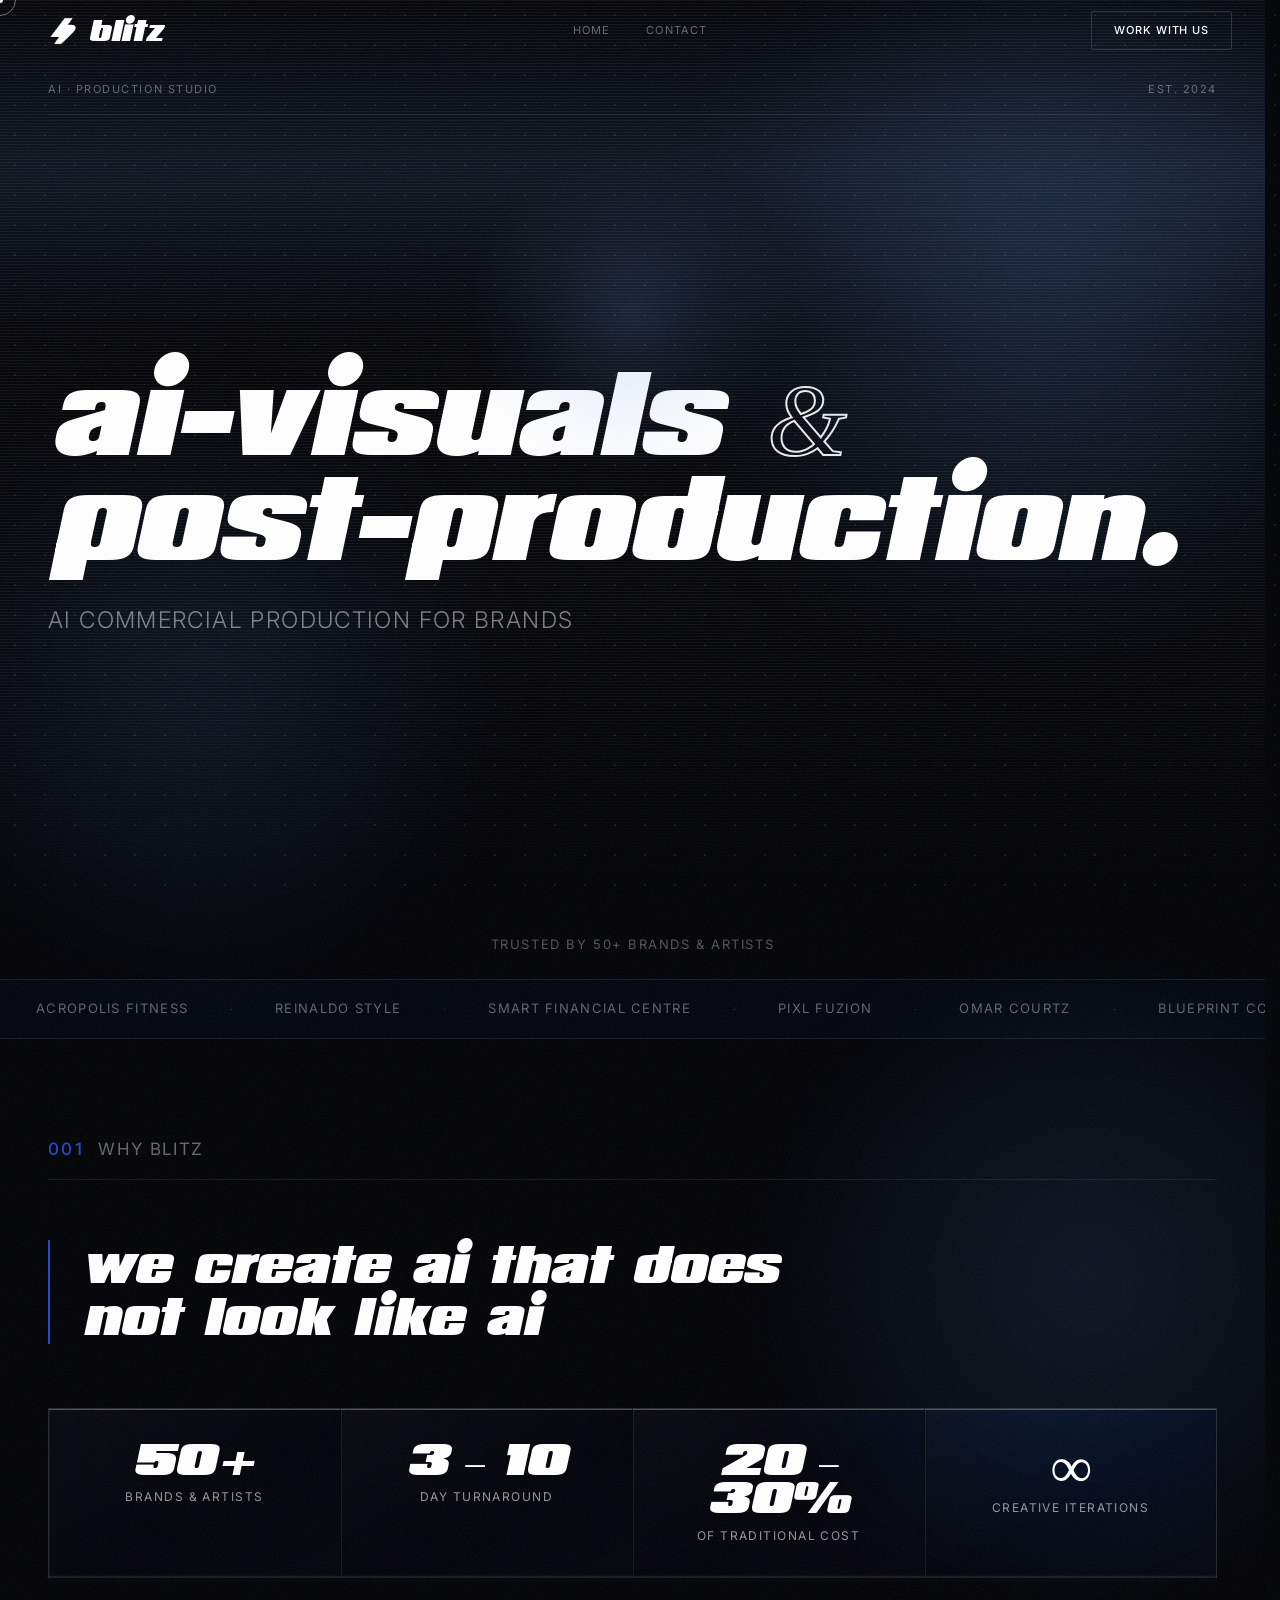
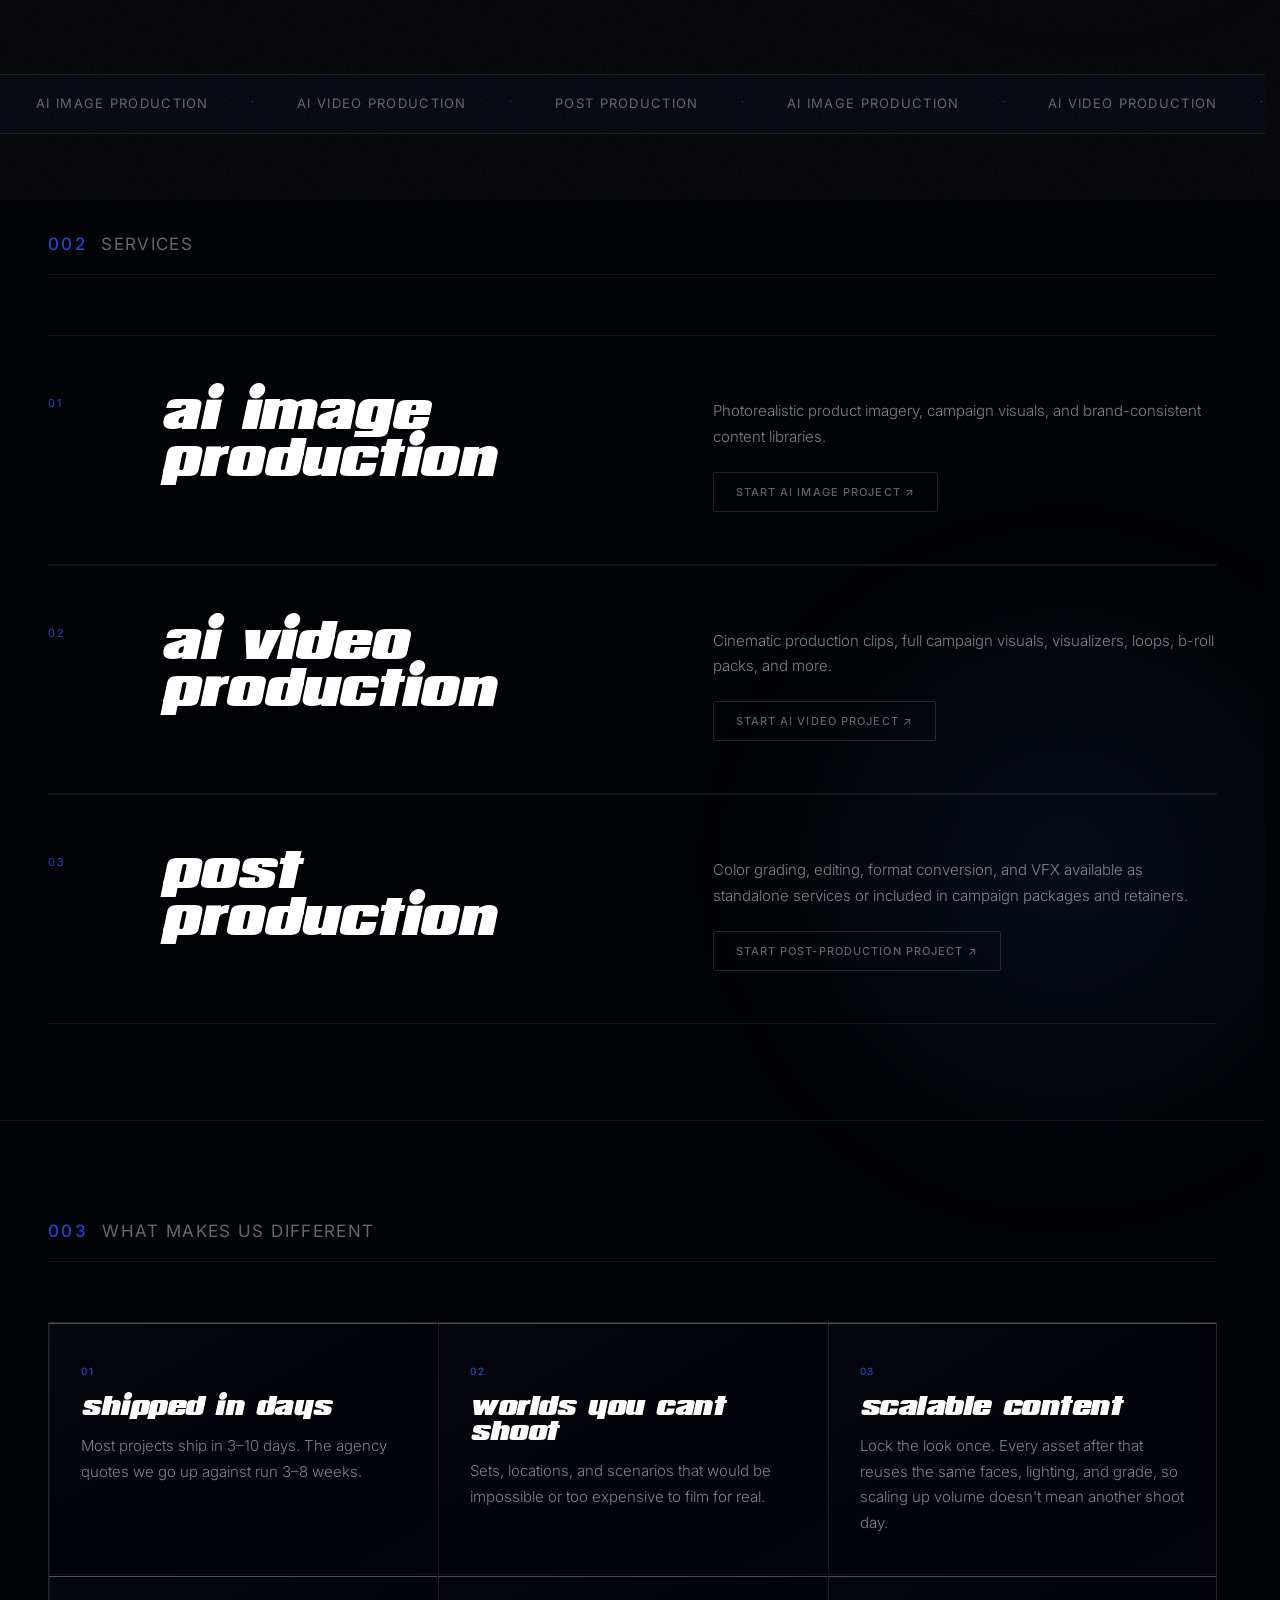
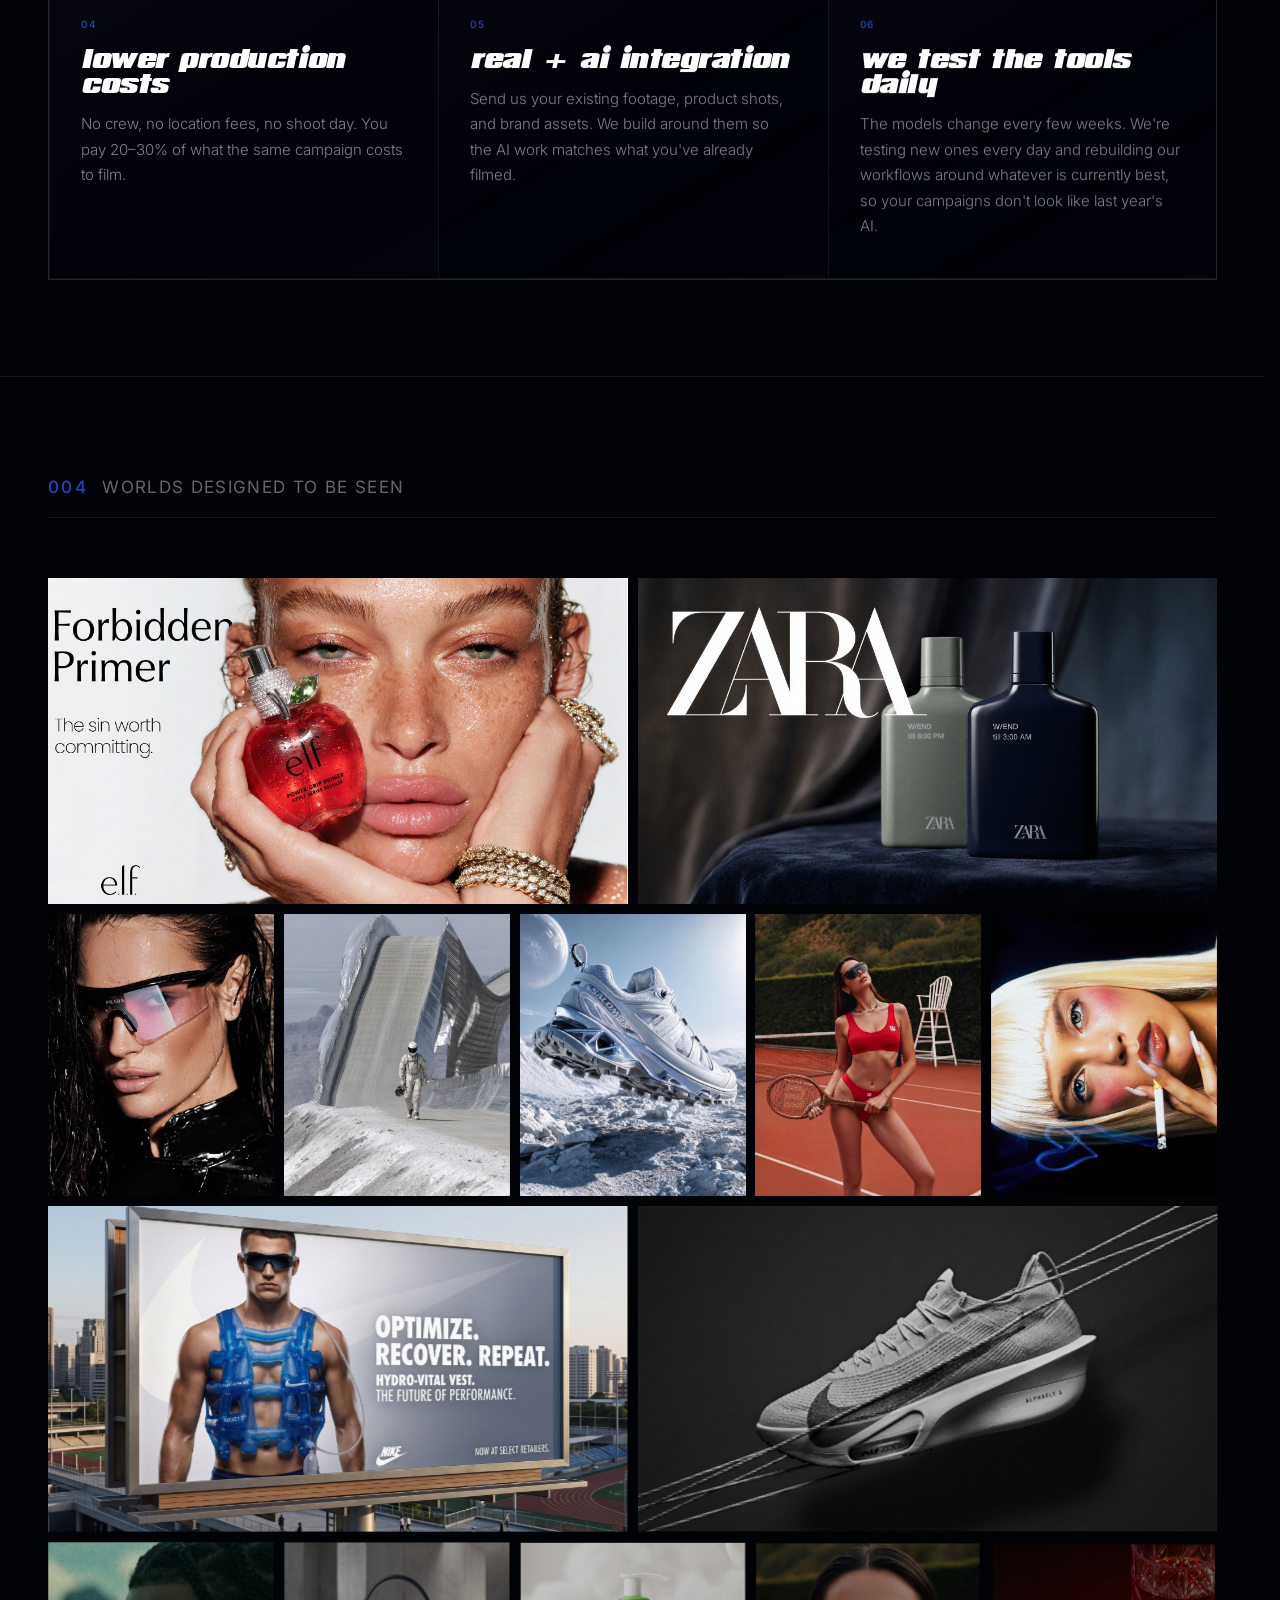
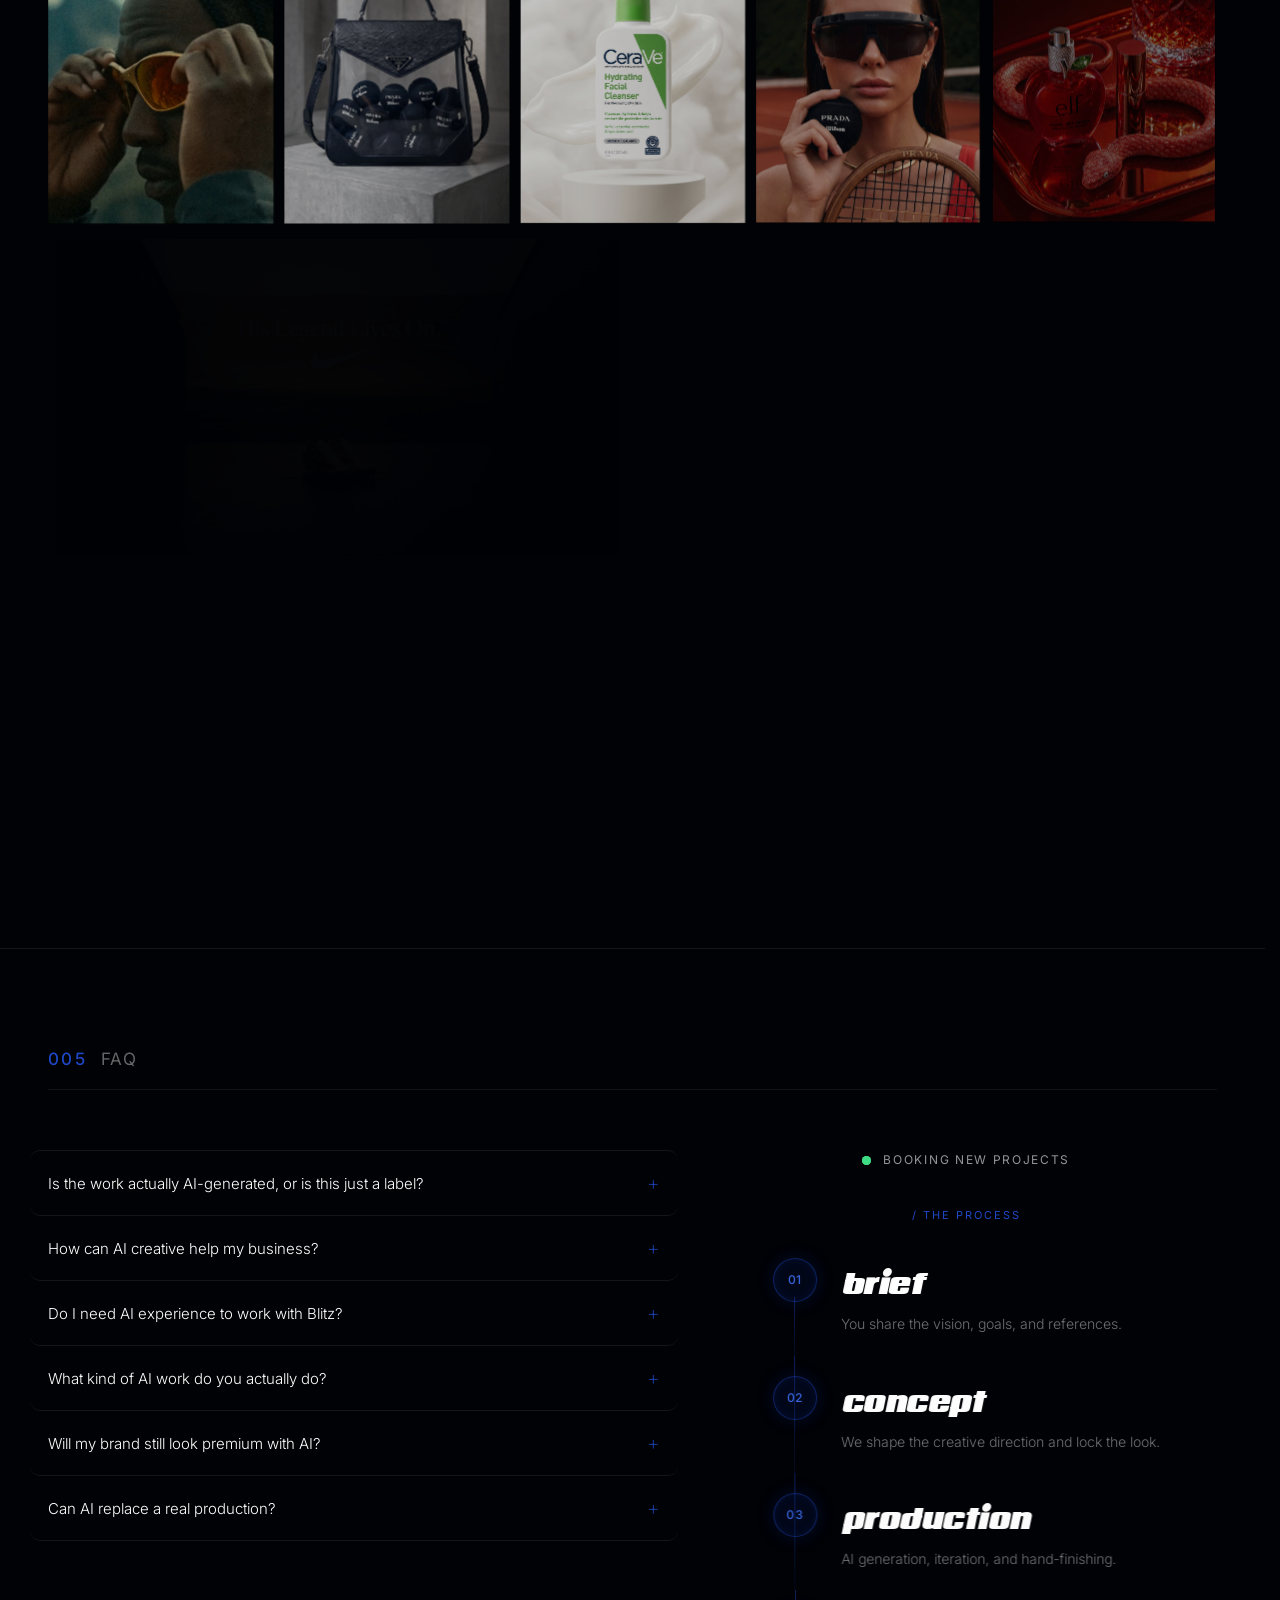
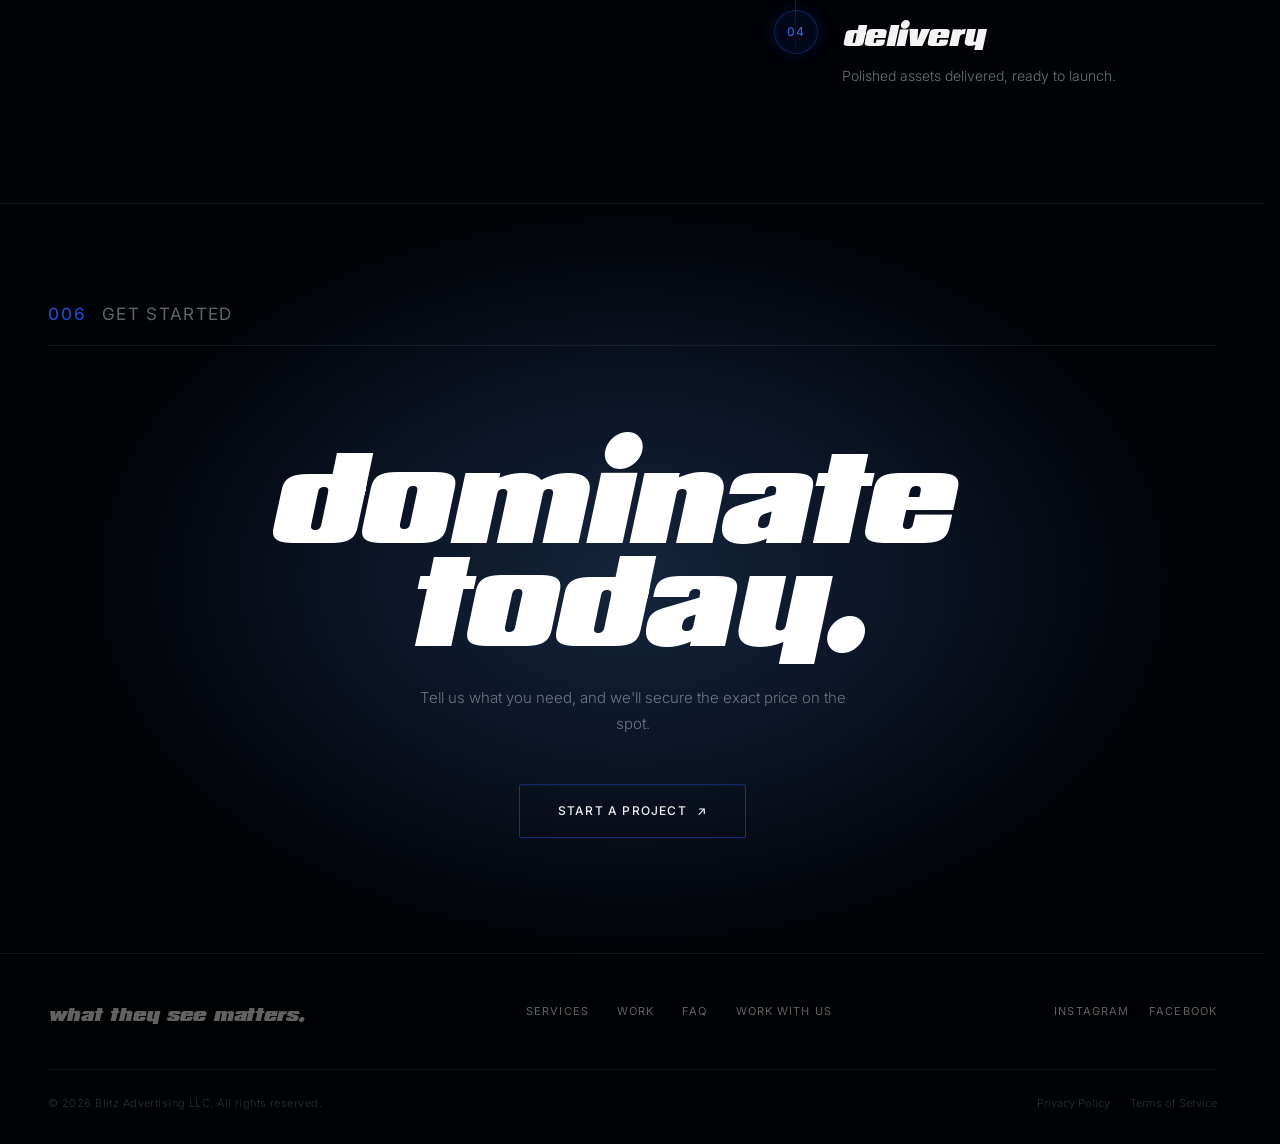
==== commit 6fcb1855: "Add files via upload" ====
--- a/index.html
+++ b/index.html
@@ -53,7 +53,7 @@
   </script>
 
   <link rel="icon" type="image/png" href="assets/blitz-favicon.png">
-  <link rel="stylesheet" href="styles.css?v=55">
+  <link rel="stylesheet" href="styles.css?v=56">
   <script src="assets/gsap.min.js"></script>
   <script src="assets/ScrollTrigger.min.js"></script>
   <script src="assets/lenis.min.js"></script>
@@ -180,7 +180,7 @@
         <span class="stat-label">Brands &amp; Artists</span>
       </div>
       <div class="stat-item">
-        <span class="stat-num">5 – 10</span>
+        <span class="stat-num">3 – 10</span>
         <span class="stat-label">Day Turnaround</span>
       </div>
       <div class="stat-item">
@@ -278,11 +278,11 @@
       <div class="benefit-card">
         <span class="benefit-num">01</span>
         <h4 class="benefit-title">Shipped in Days</h4>
-        <p class="benefit-desc">Most projects ship in 5–10 days. The agency quotes we go up against run 3–8 weeks.</p>
+        <p class="benefit-desc">Most projects ship in 3–10 days. The agency quotes we go up against run 3–8 weeks.</p>
       </div>
       <div class="benefit-card">
         <span class="benefit-num">02</span>
-        <h4 class="benefit-title">Worlds You Can't Shoot</h4>
+        <h4 class="benefit-title">Worlds You Cant Shoot</h4>
         <p class="benefit-desc">Sets, locations, and scenarios that would be impossible or too expensive to film for real.</p>
       </div>
       <div class="benefit-card">
@@ -519,7 +519,7 @@
     </div>
     <div class="cta-inner">
       <h2 class="cta-headline">dominate today.</h2>
-      <p class="cta-body">Tell us what you're launching and when. We'll come back with a concept, a timeline, and a price.</p>
+      <p class="cta-body">Tell us what you need, and we'll secure the exact price on the spot.</p>
       <a href="apply/" class="cta-btn">Start a project <span>↗</span></a>
     </div>
     <div class="cta-glow"></div>
--- a/styles.css
+++ b/styles.css
@@ -195,8 +195,9 @@
 .hero {
   position: relative;
   padding: 0 48px;
-  overflow-x: hidden;
-  overflow-y: visible;
+  /* No overflow clipping here — html/body already block horizontal scroll.
+     Clipping on one axis forces the other to compute as `auto`, which slices
+     the blurred glow flat at the section edge and shows as a hard-edged patch. */
   z-index: 1;
   min-height: 100vh;
   display: flex;
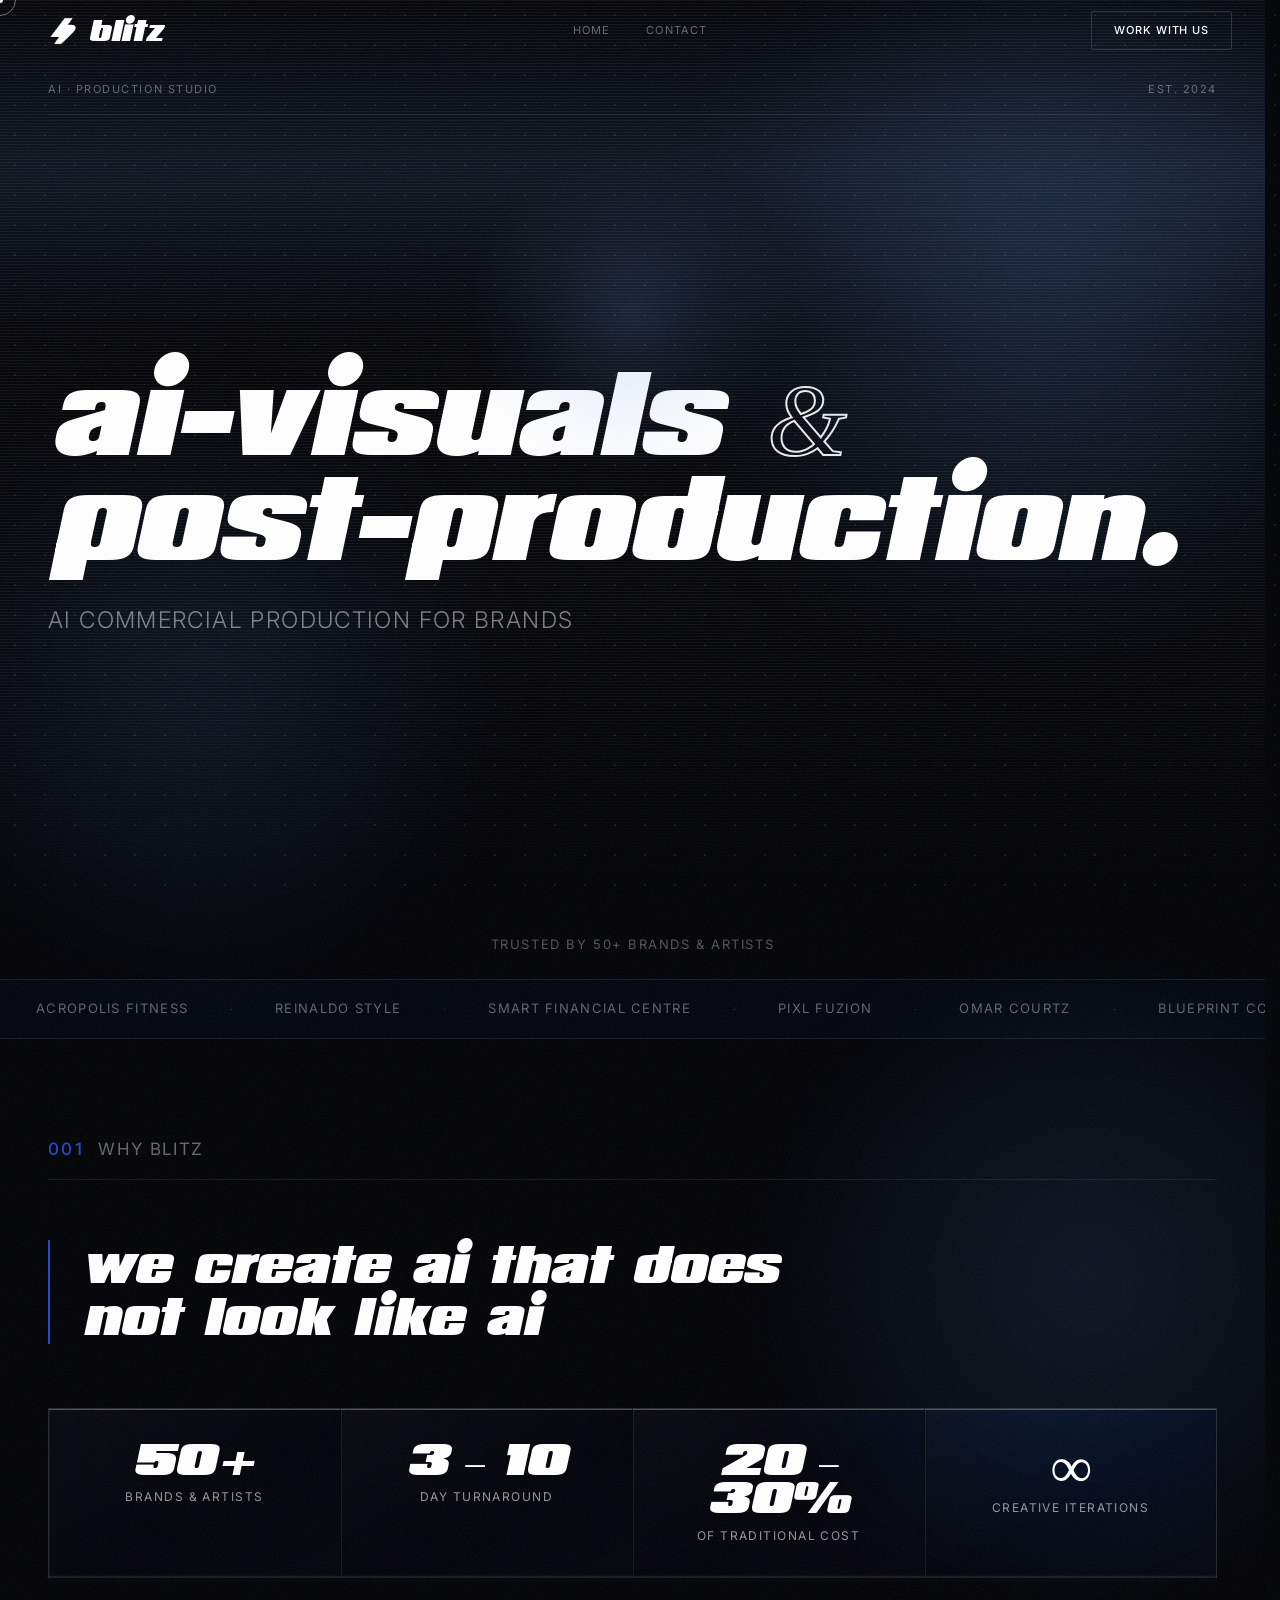
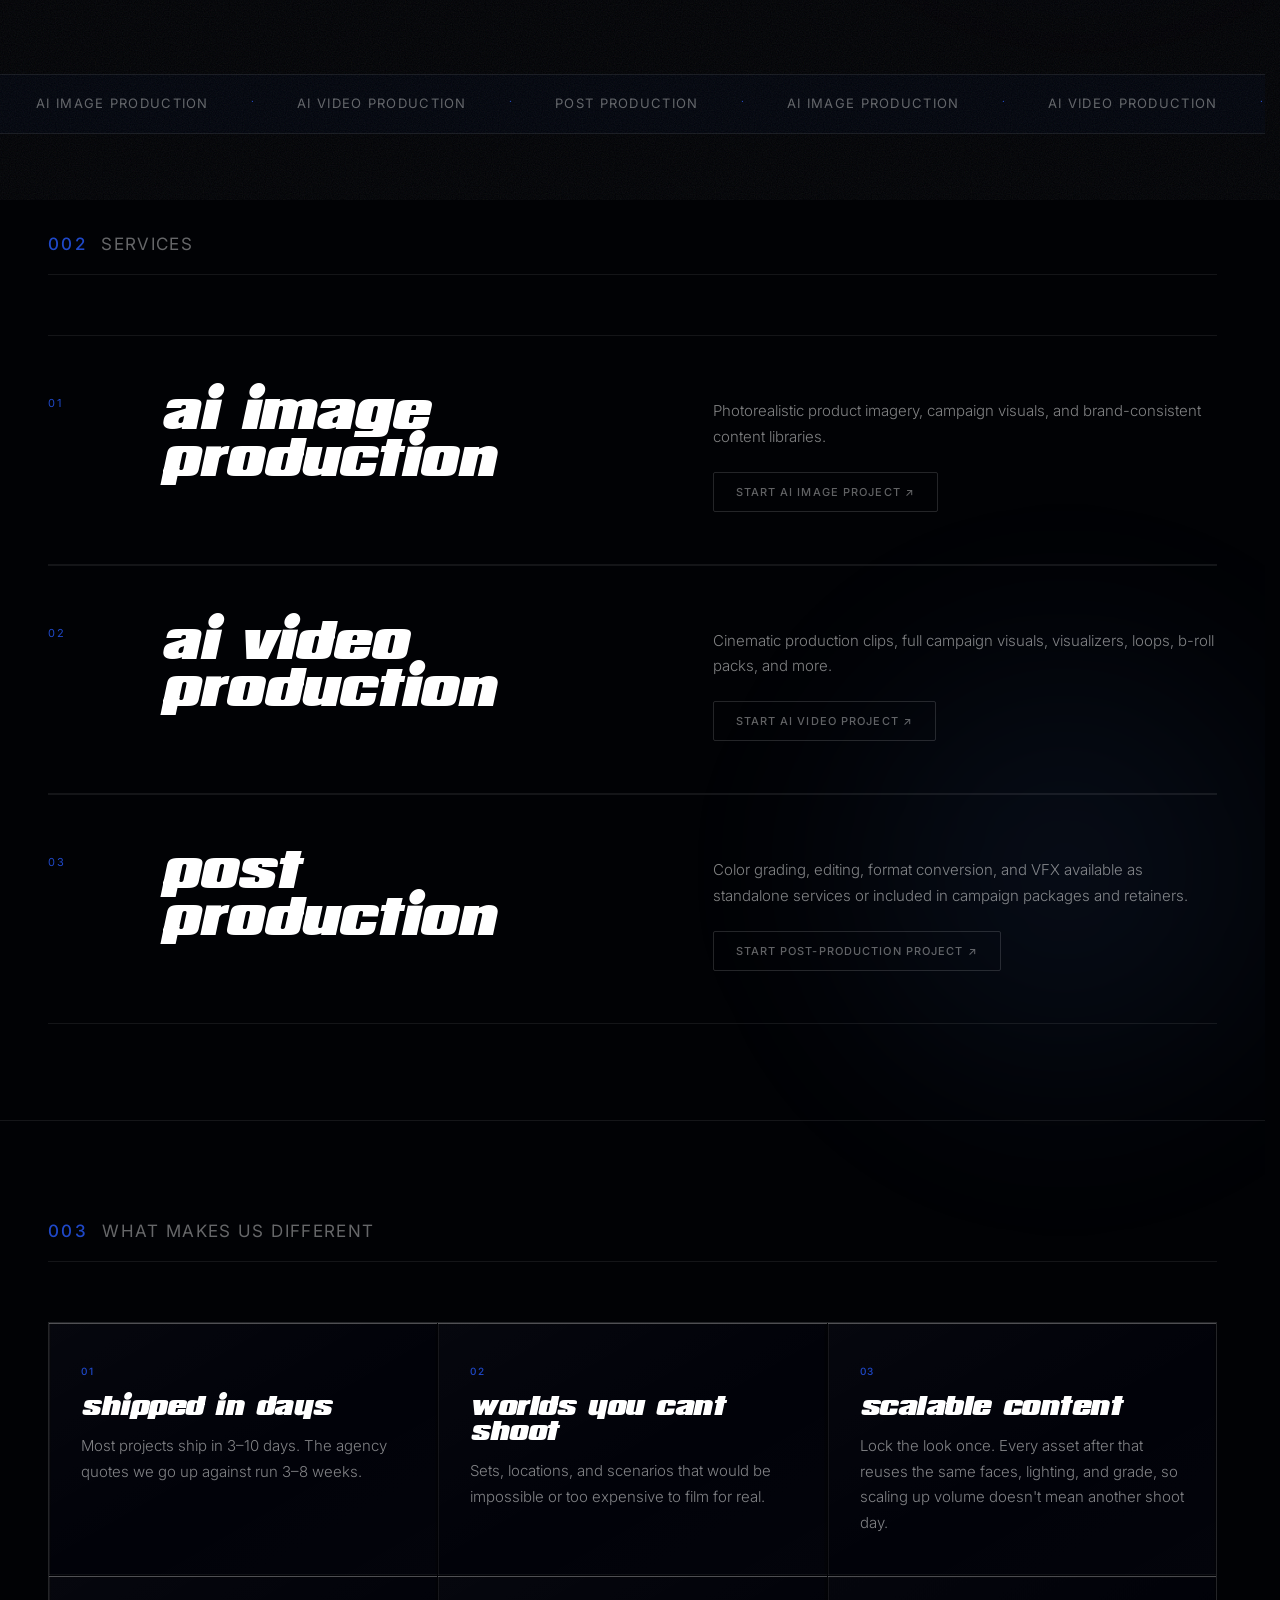
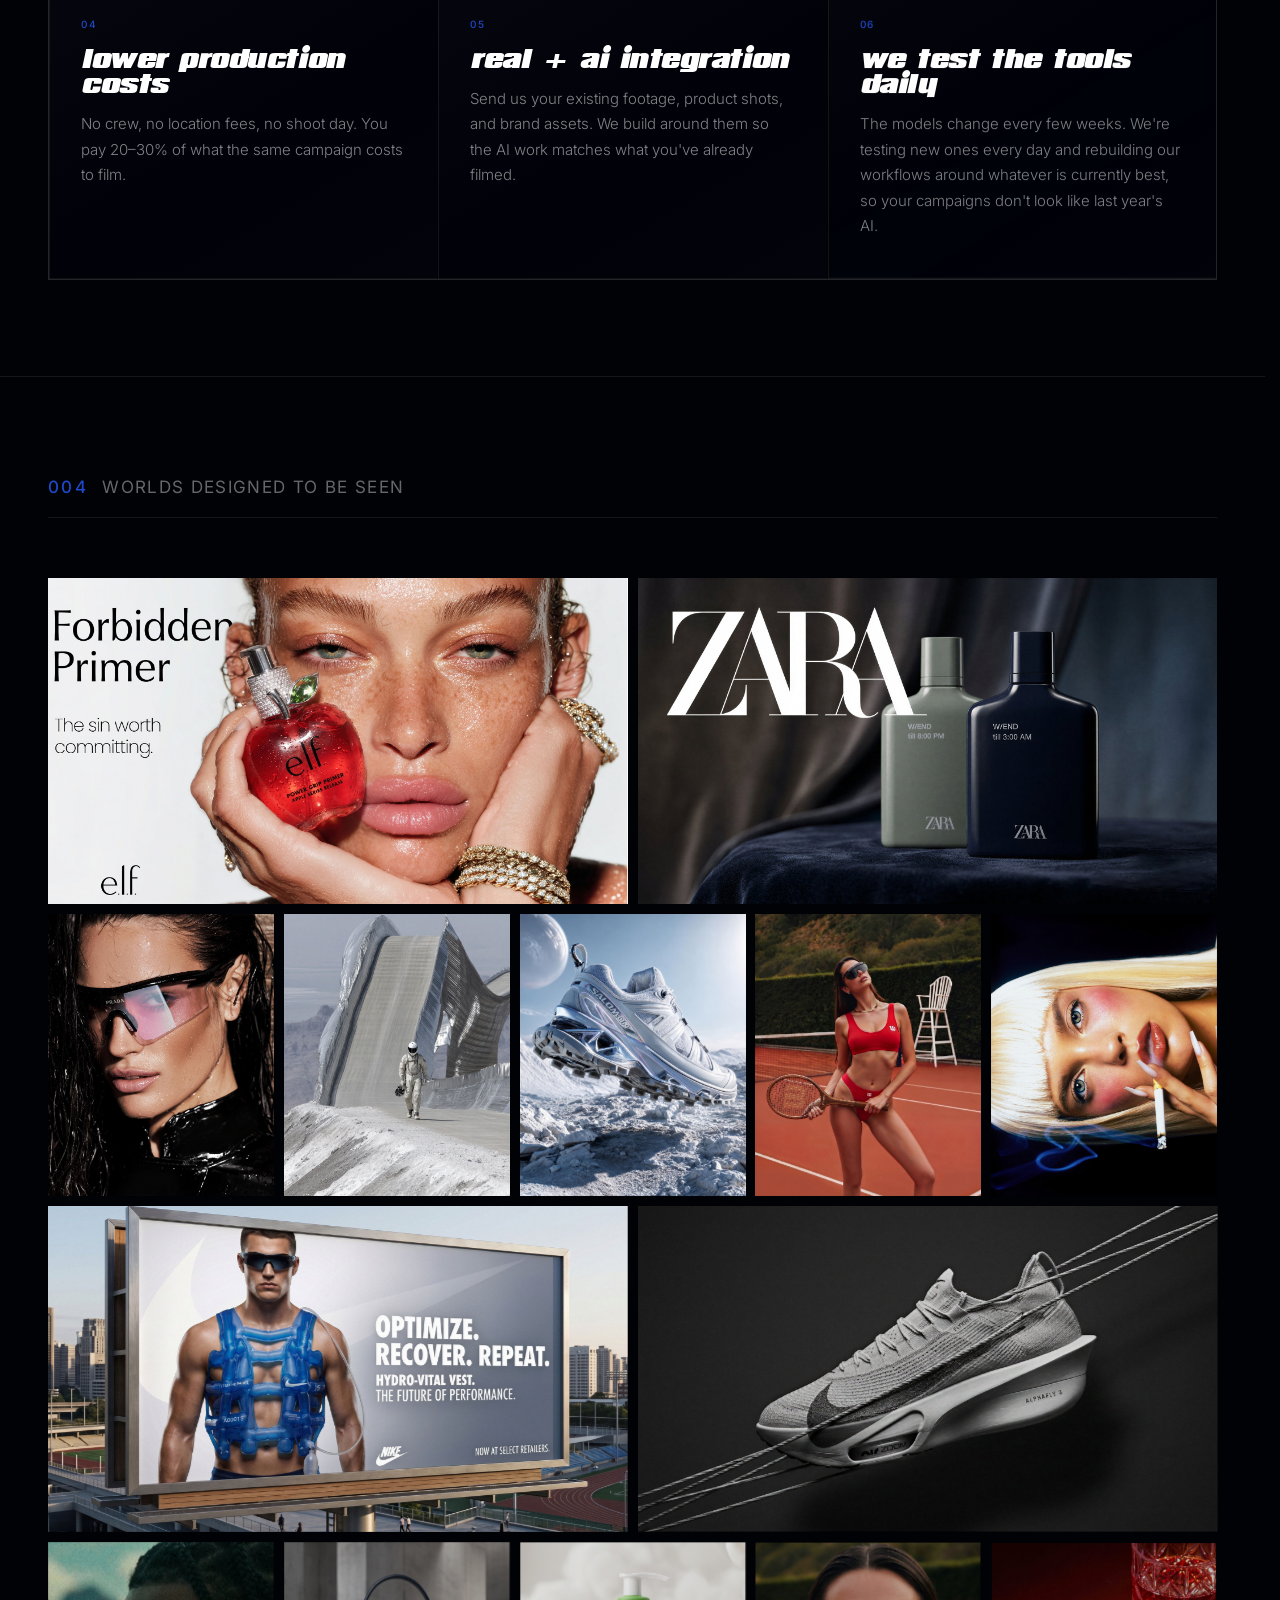
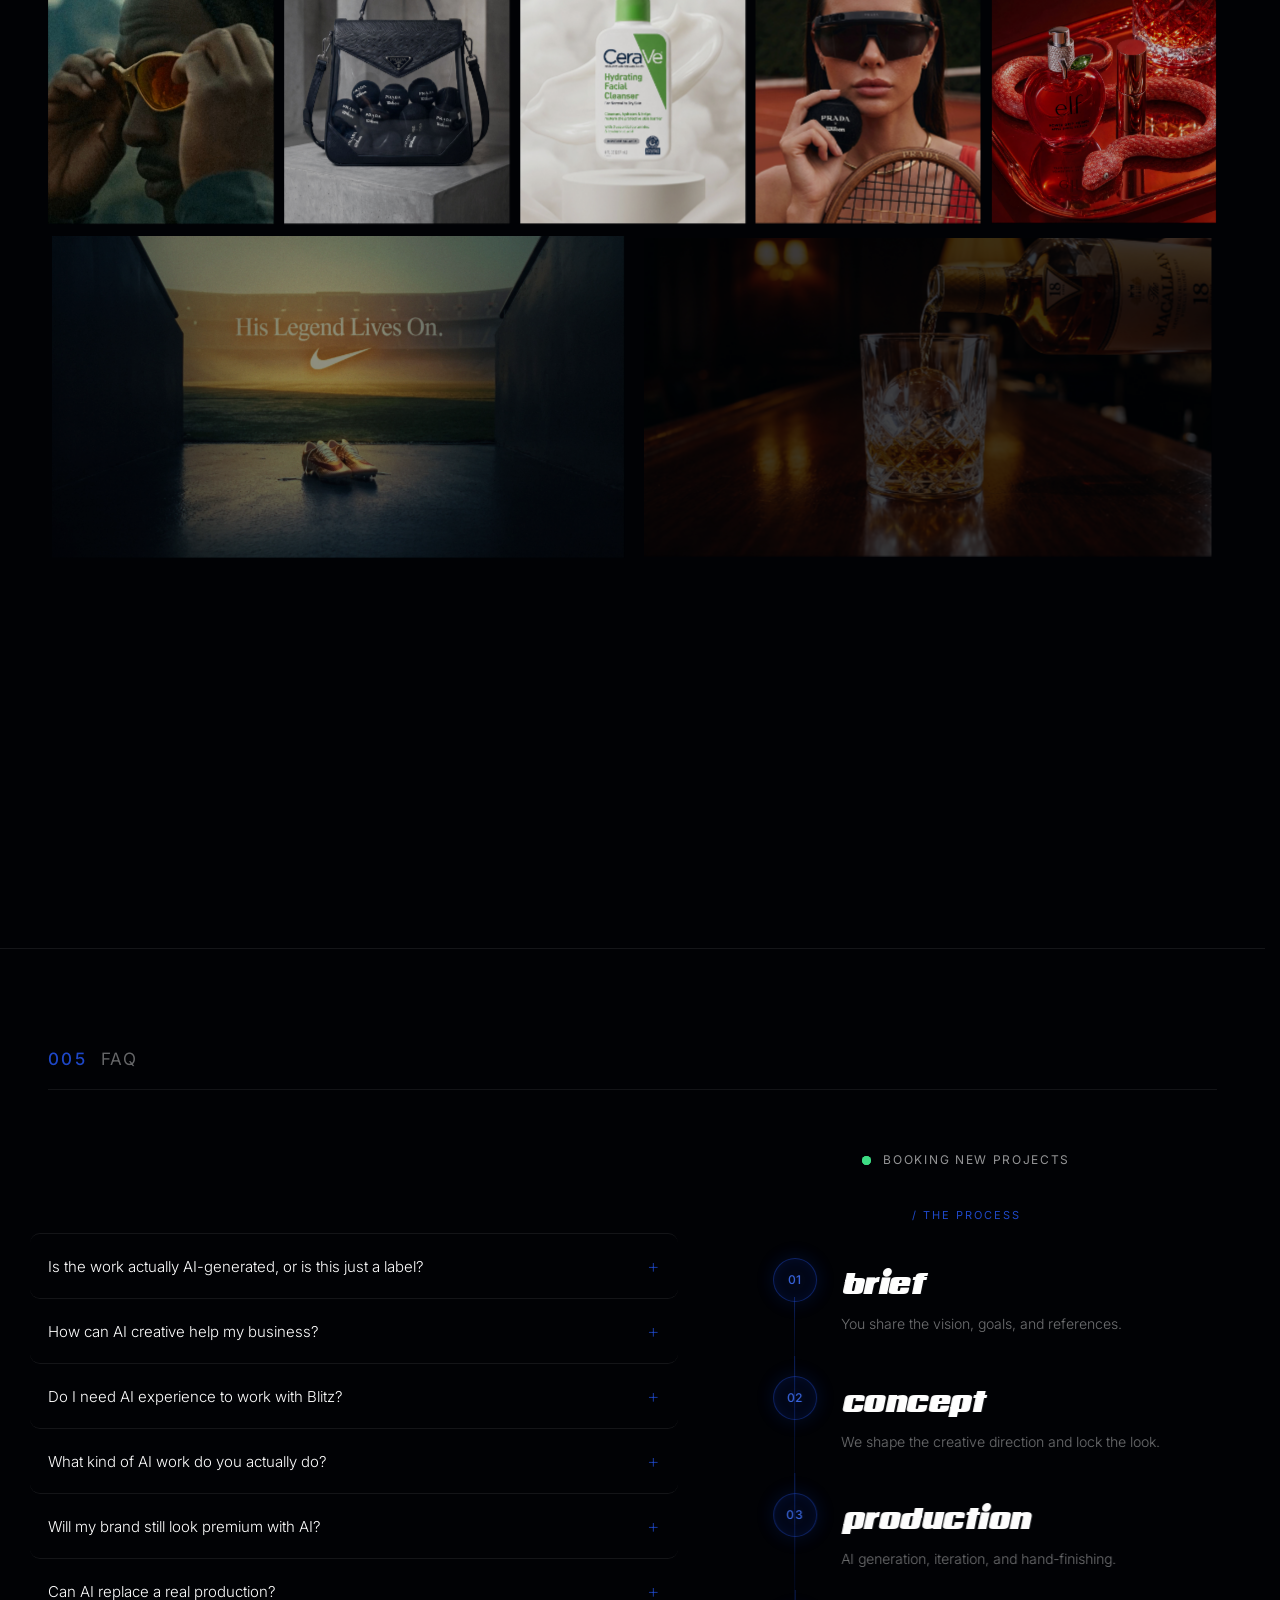
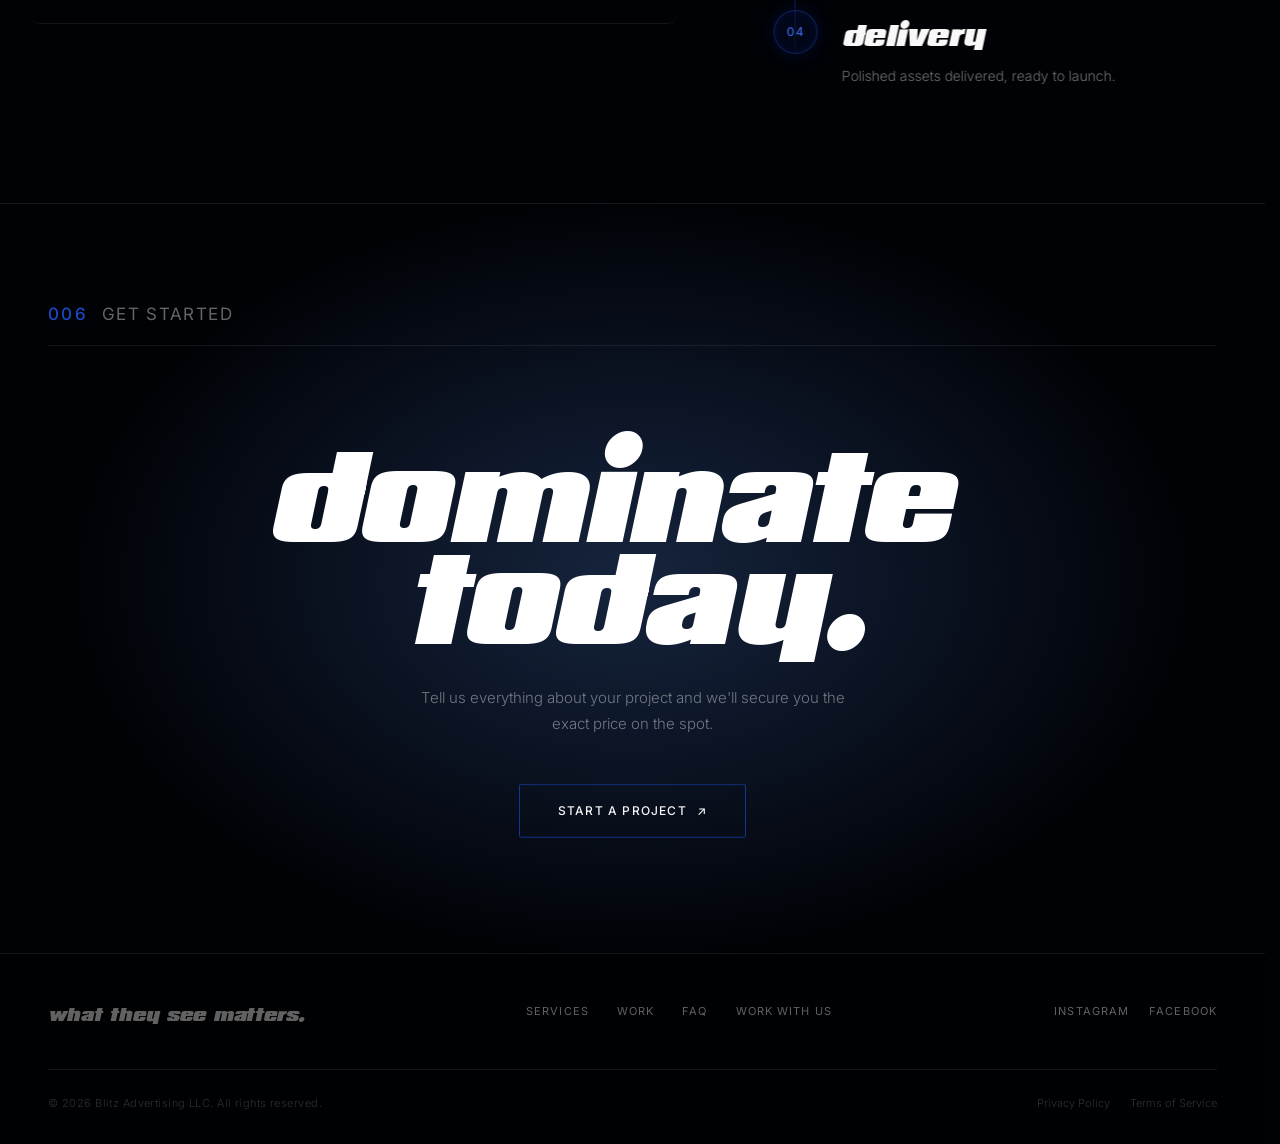
==== commit fff712e5: "Add files via upload" ====
--- a/index.html
+++ b/index.html
@@ -53,7 +53,7 @@
   </script>
 
   <link rel="icon" type="image/png" href="assets/blitz-favicon.png">
-  <link rel="stylesheet" href="styles.css?v=56">
+  <link rel="stylesheet" href="styles.css?v=57">
   <script src="assets/gsap.min.js"></script>
   <script src="assets/ScrollTrigger.min.js"></script>
   <script src="assets/lenis.min.js"></script>
@@ -519,7 +519,7 @@
     </div>
     <div class="cta-inner">
       <h2 class="cta-headline">dominate today.</h2>
-      <p class="cta-body">Tell us what you need, and we'll secure the exact price on the spot.</p>
+      <p class="cta-body">Tell us everything about your project and we'll secure you the exact price on the spot.</p>
       <a href="apply/" class="cta-btn">Start a project <span>↗</span></a>
     </div>
     <div class="cta-glow"></div>
--- a/styles.css
+++ b/styles.css
@@ -802,7 +802,9 @@
   display: grid;
   grid-template-columns: 1fr 0.82fr;
   gap: 56px;
-  align-items: start;
+  /* Centre the shorter column against the taller one so the FAQ list and the
+     process timeline read as one balanced block instead of both hanging from the top. */
+  align-items: center;
 }
 .faq-heading {
   font-family: var(--font-display);
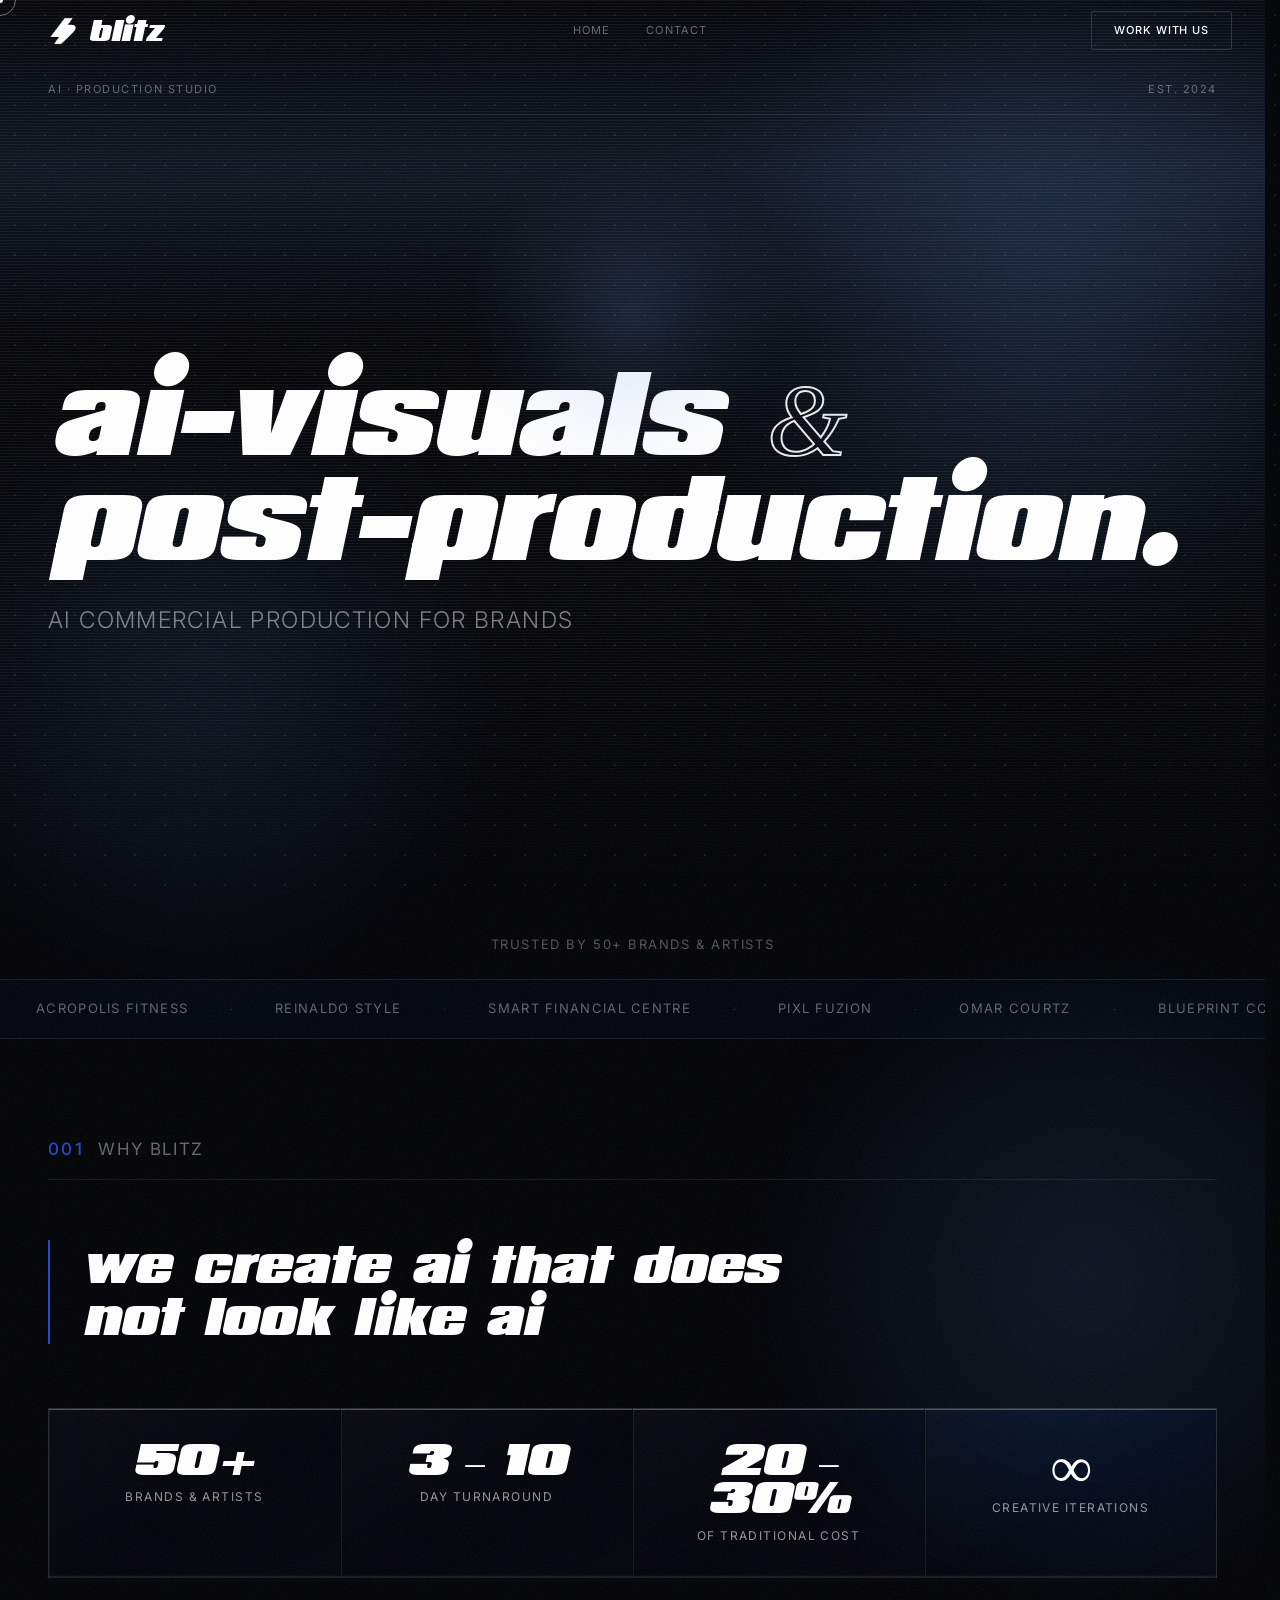
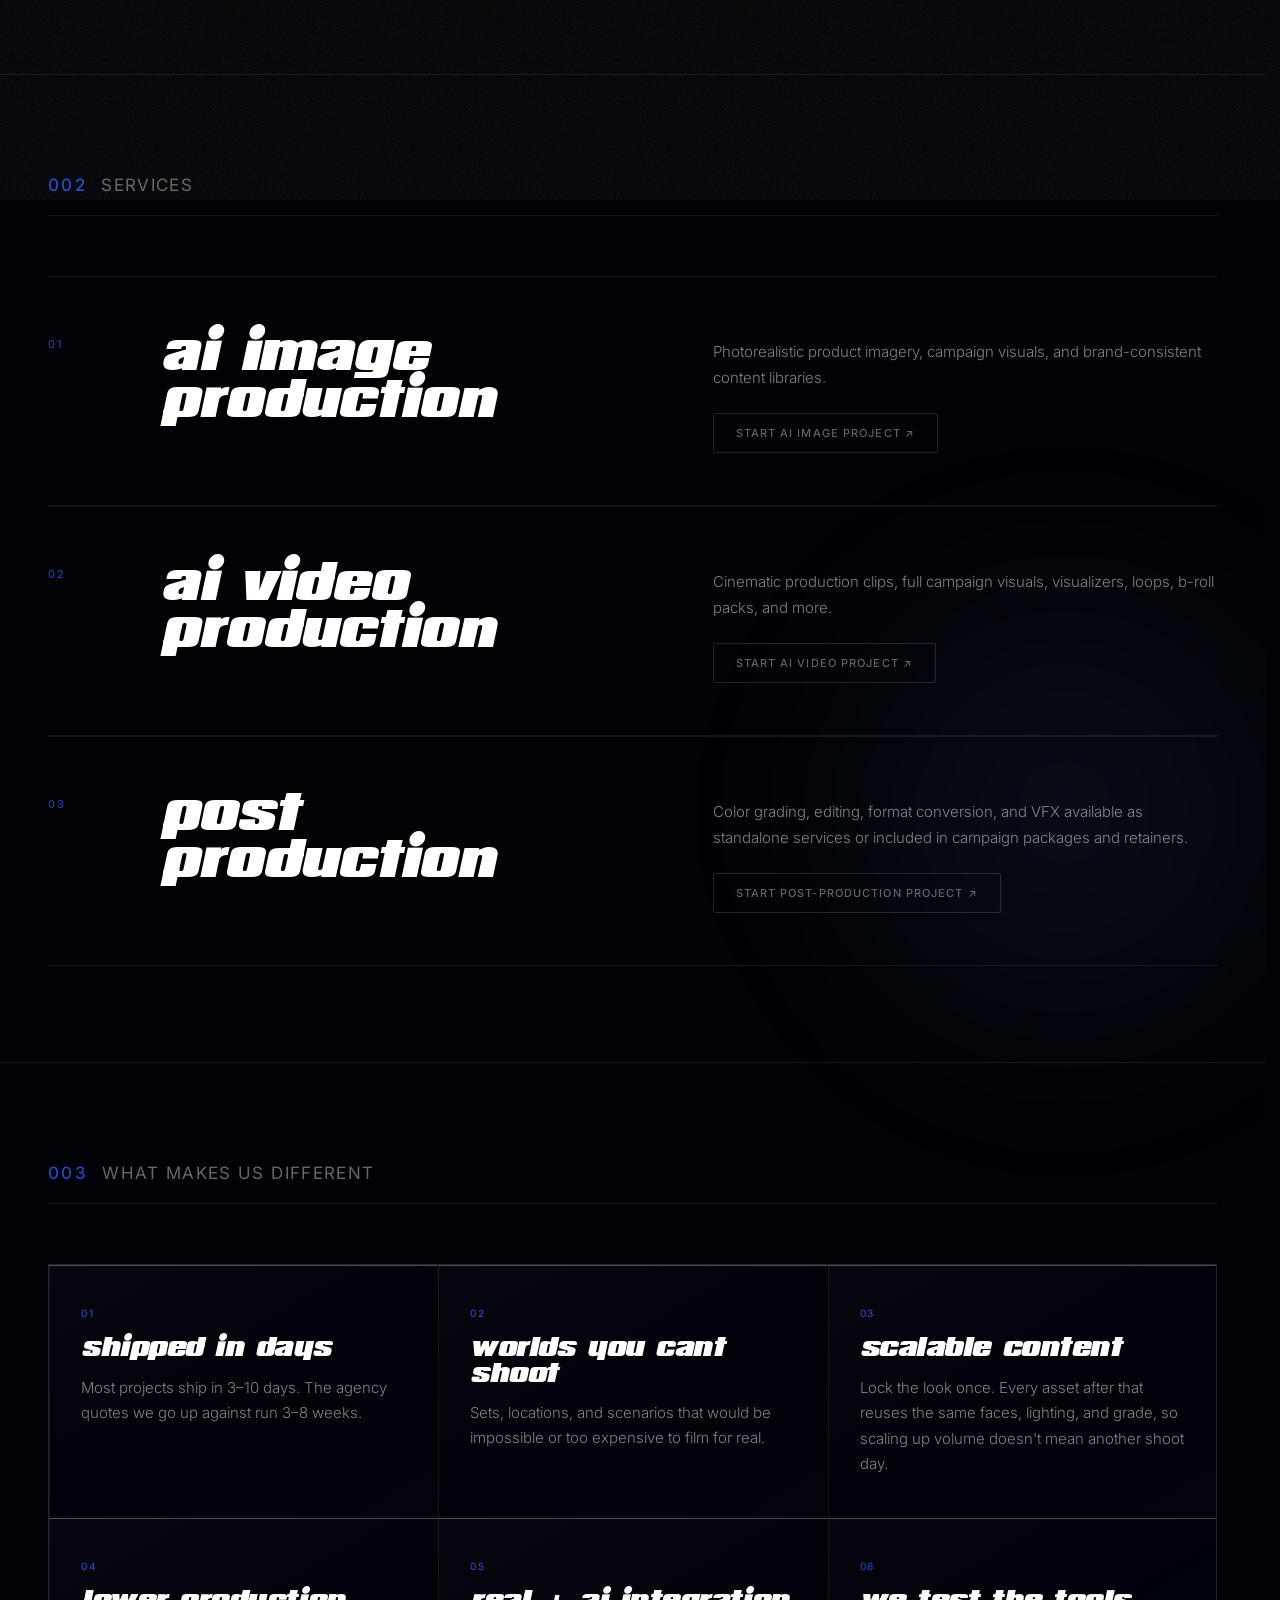
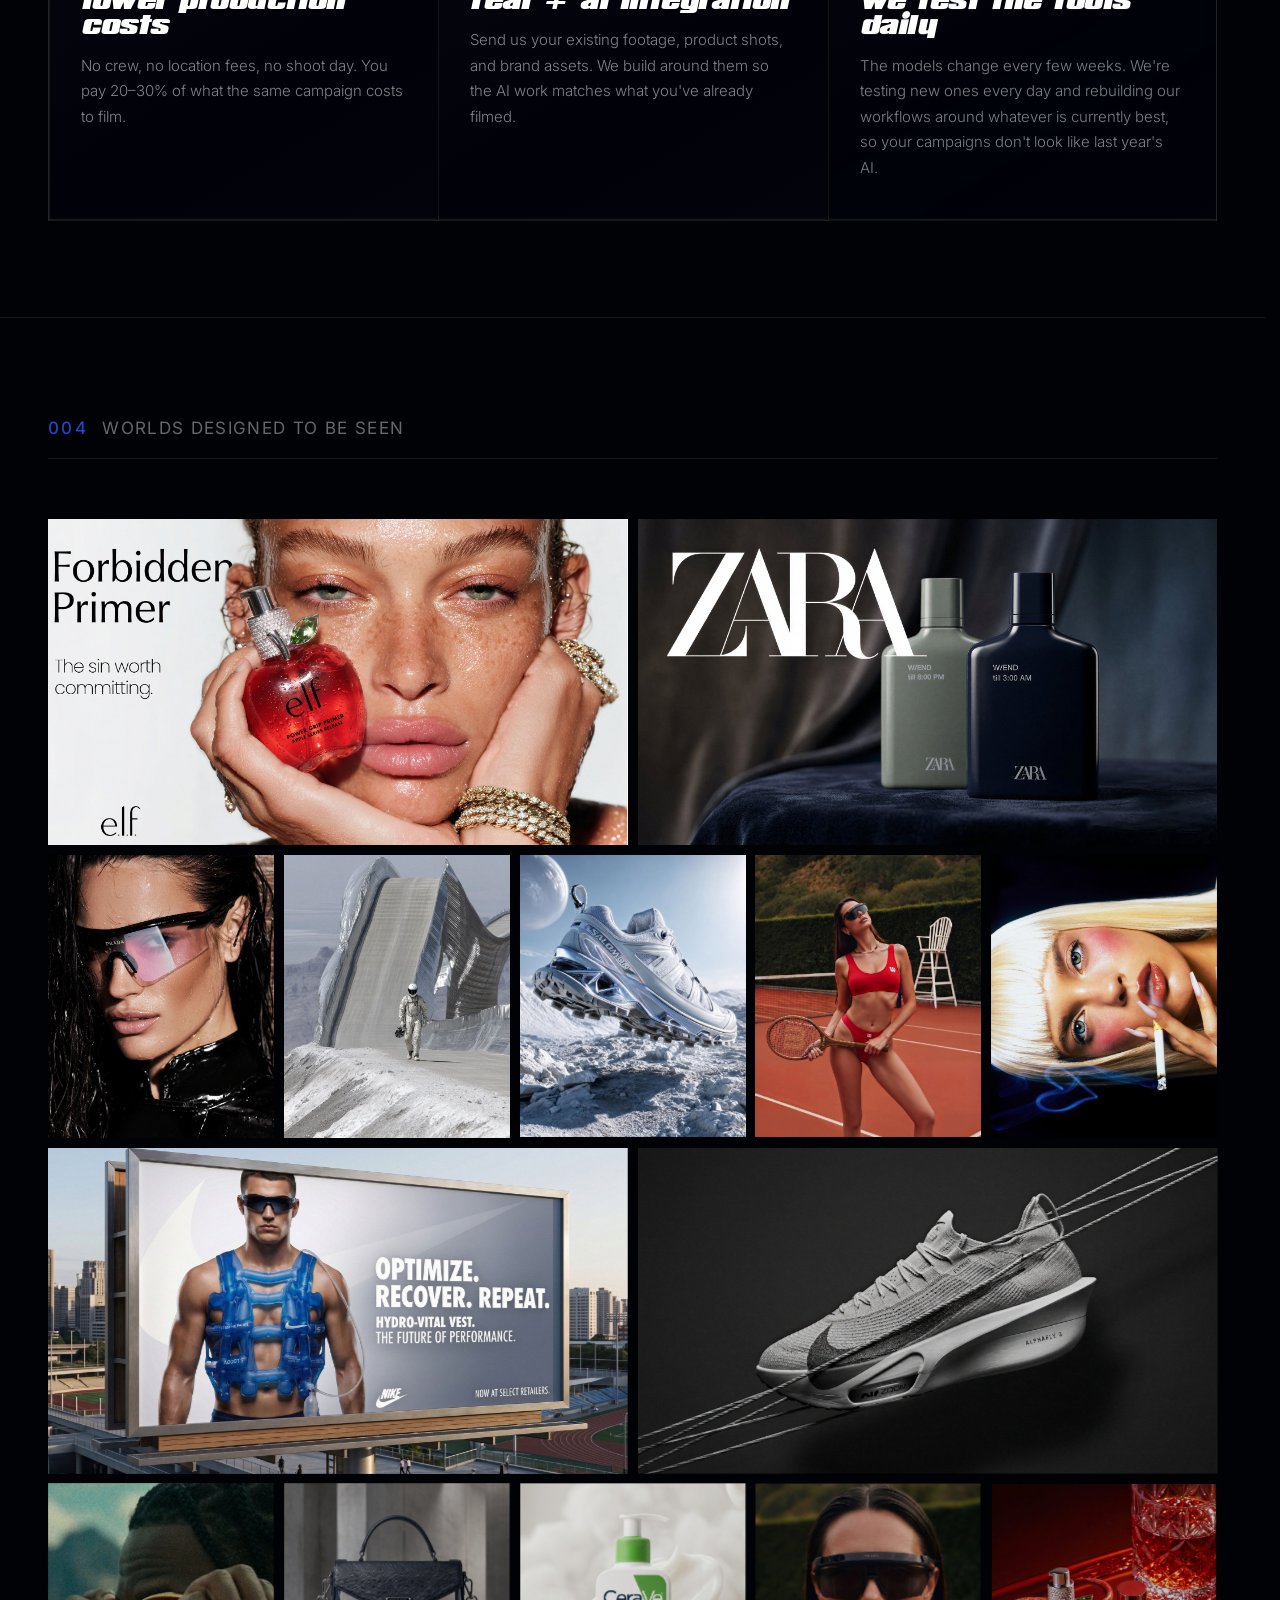
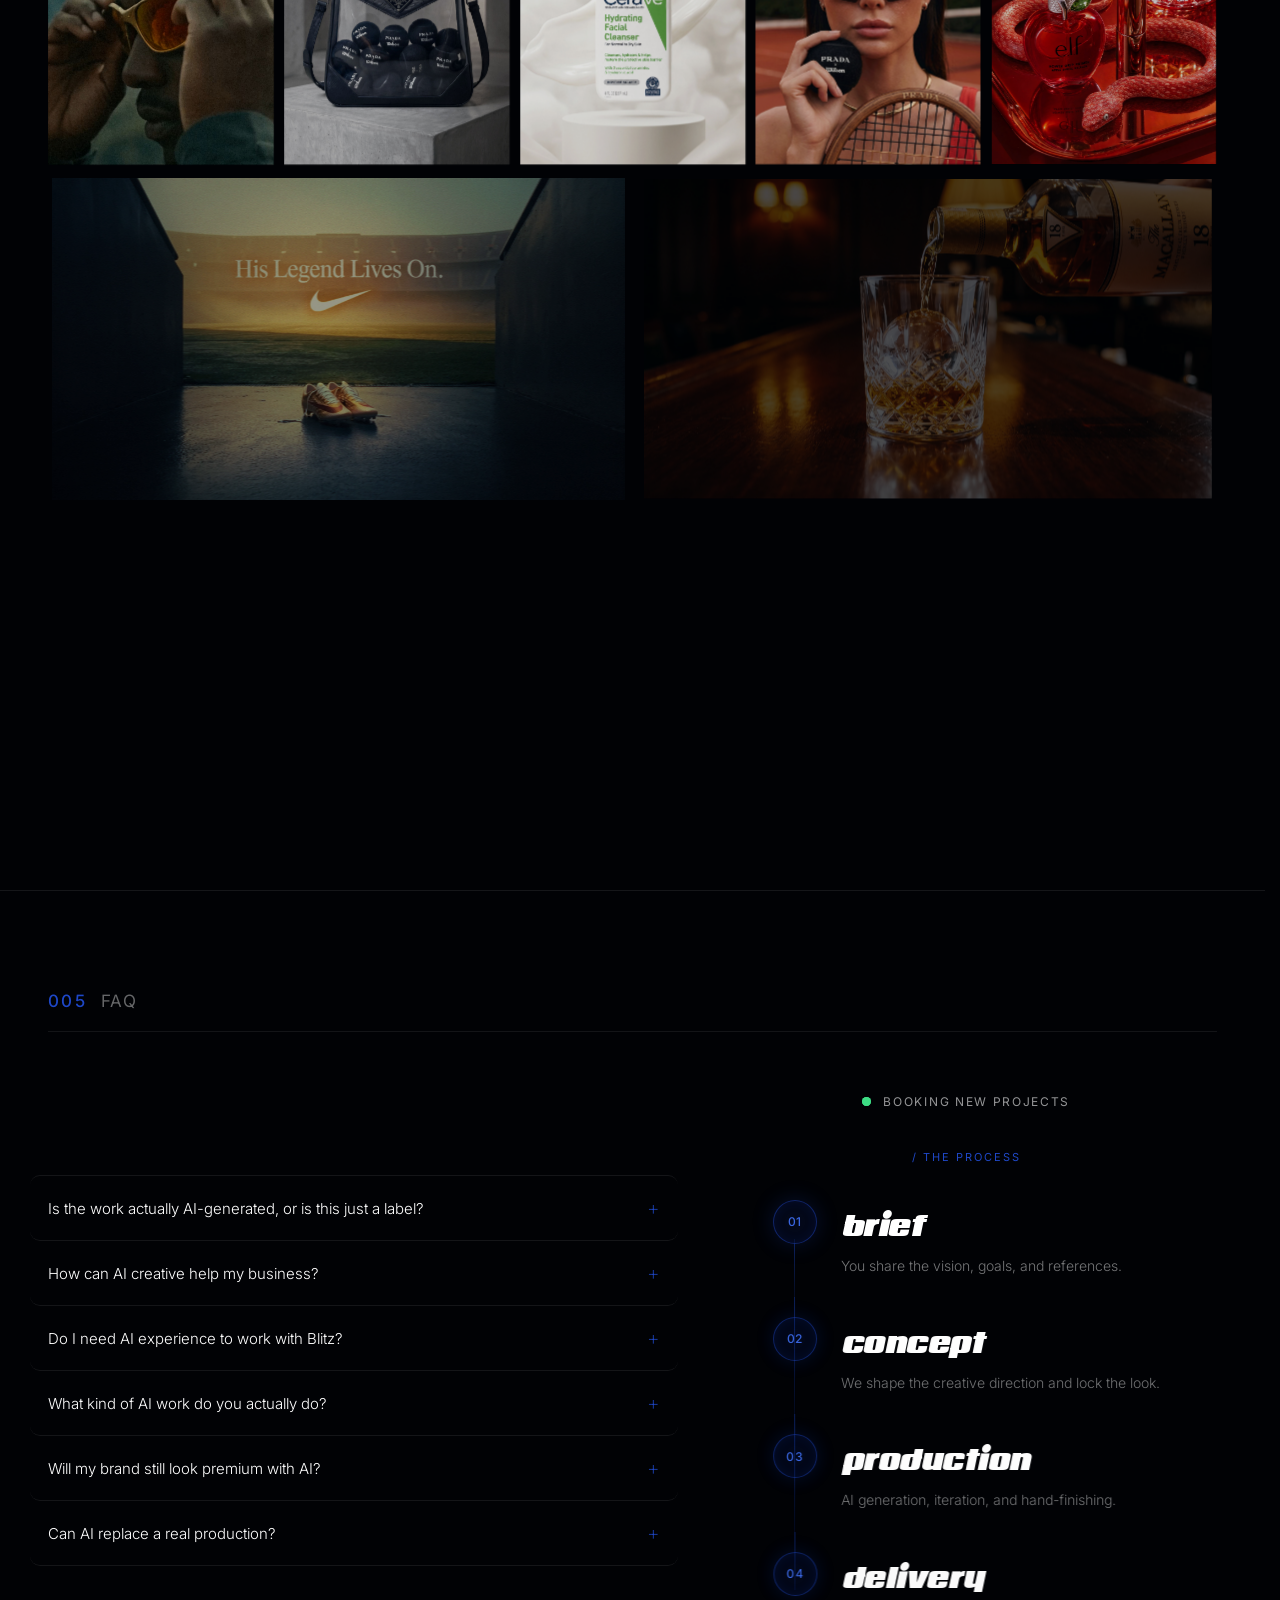
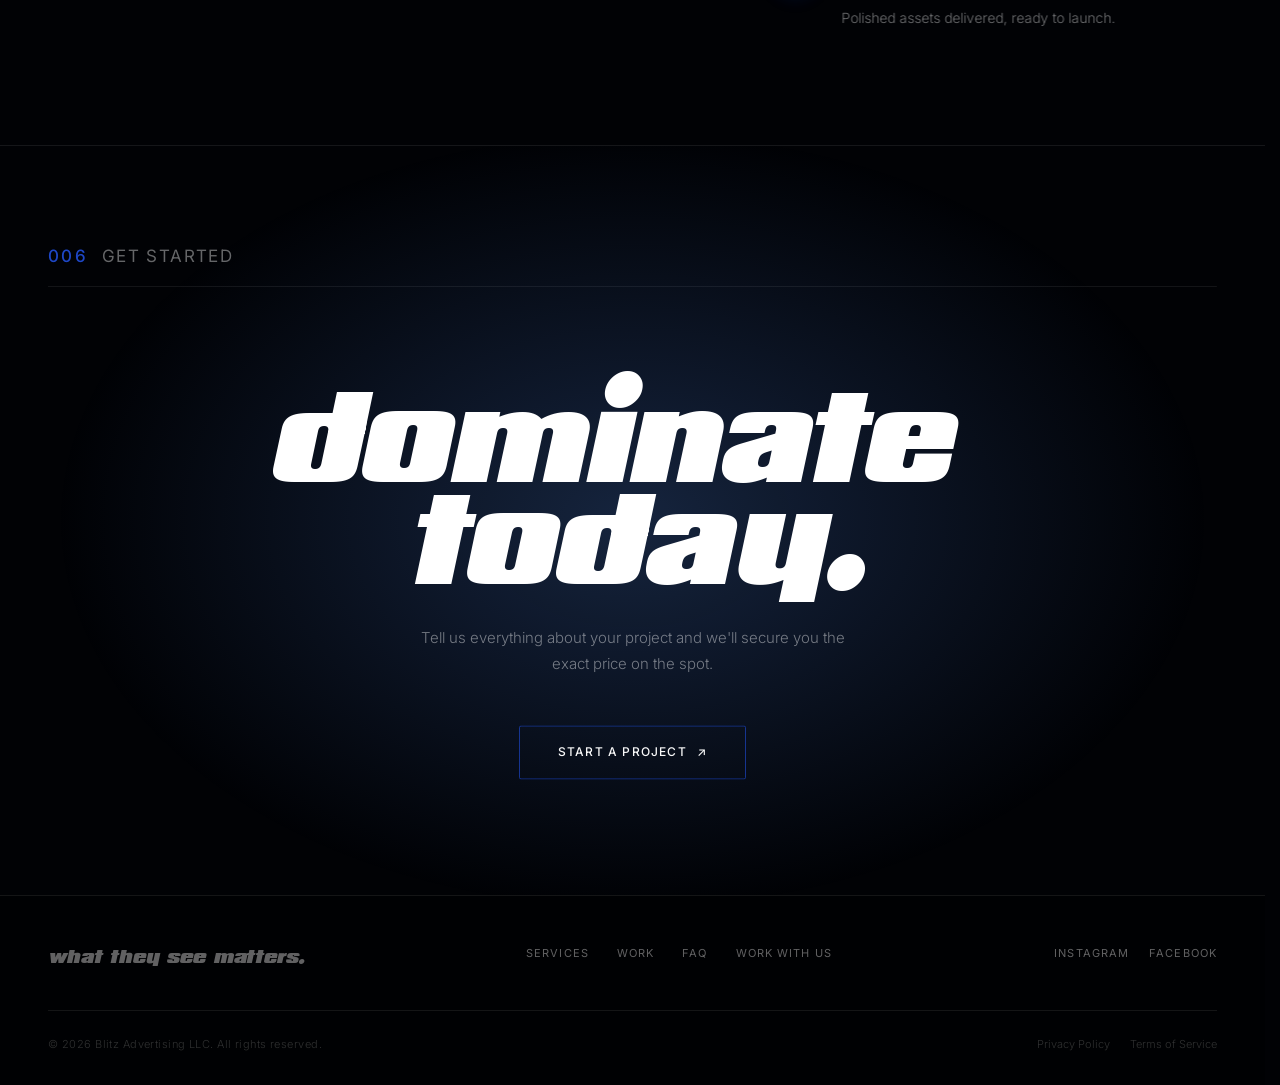
==== commit 1bb31725: "Add files via upload" ====
--- a/index.html
+++ b/index.html
@@ -53,7 +53,7 @@
   </script>
 
   <link rel="icon" type="image/png" href="assets/blitz-favicon.png">
-  <link rel="stylesheet" href="styles.css?v=57">
+  <link rel="stylesheet" href="styles.css?v=58">
   <script src="assets/gsap.min.js"></script>
   <script src="assets/ScrollTrigger.min.js"></script>
   <script src="assets/lenis.min.js"></script>
@@ -194,23 +194,7 @@
     </div>
   </section>
 
-  <!-- ─── MARQUEE ───────────────────────────────── -->
-  <div class="marquee-wrap">
-    <div class="marquee-track">
-      <span>AI Image Production</span><span class="marquee-dot">·</span>
-      <span>AI Video Production</span><span class="marquee-dot">·</span>
-      <span>Post Production</span><span class="marquee-dot">·</span>
-      <span>AI Image Production</span><span class="marquee-dot">·</span>
-      <span>AI Video Production</span><span class="marquee-dot">·</span>
-      <span>Post Production</span><span class="marquee-dot">·</span>
-      <span>AI Image Production</span><span class="marquee-dot">·</span>
-      <span>AI Video Production</span><span class="marquee-dot">·</span>
-      <span>Post Production</span><span class="marquee-dot">·</span>
-      <span>AI Image Production</span><span class="marquee-dot">·</span>
-      <span>AI Video Production</span><span class="marquee-dot">·</span>
-      <span>Post Production</span><span class="marquee-dot">·</span>
-    </div>
-  </div>
+  <div class="rule"></div>
 
   <!-- ─── 002 — SERVICES ───────────────────────── -->
   <section class="section section--services" id="services">
@@ -364,28 +348,28 @@
         <div class="work-cell" style="order:11">
           <img src="assets/work/work_15.jpg" alt="Blitz work" loading="lazy">
         </div>
+        <div class="work-cell" style="order:13">
+          <img src="assets/work/work_10.jpg" alt="Blitz work" loading="lazy">
+        </div>
+        <div class="work-cell" style="order:14">
+          <img src="assets/work/work_05.jpg" alt="Blitz work" loading="lazy">
+        </div>
+      </div>
+
+      <div class="work-row work-row--wide">
         <div class="work-cell" style="order:12">
-          <img src="assets/work/work_10.jpg" alt="Blitz work" loading="lazy">
-        </div>
-        <div class="work-cell" style="order:13">
-          <img src="assets/work/work_05.jpg" alt="Blitz work" loading="lazy">
-        </div>
-      </div>
-
-      <div class="work-row work-row--wide">
-        <div class="work-cell" style="order:14">
           <img src="assets/work/work_16.jpg" alt="Blitz work" loading="lazy">
         </div>
+        <div class="work-cell" style="order:17">
+          <img src="assets/work/work_17.jpg" alt="Blitz work" loading="lazy">
+        </div>
+      </div>
+
+      <div class="work-row work-row--tall">
         <div class="work-cell" style="order:15">
-          <img src="assets/work/work_17.jpg" alt="Blitz work" loading="lazy">
-        </div>
-      </div>
-
-      <div class="work-row work-row--tall">
+          <img src="assets/work/work_18.jpg" alt="Blitz work" loading="lazy">
+        </div>
         <div class="work-cell" style="order:16">
-          <img src="assets/work/work_18.jpg" alt="Blitz work" loading="lazy">
-        </div>
-        <div class="work-cell" style="order:17">
           <img src="assets/work/work_19.jpg" alt="Blitz work" loading="lazy">
         </div>
         <div class="work-cell" style="order:18">
--- a/styles.css
+++ b/styles.css
@@ -325,34 +325,6 @@
   left: -100px; bottom: -100px;
   background: radial-gradient(circle, rgba(77,126,212,0.14) 0%, transparent 68%);
   filter: blur(60px);
-}
-
-/* ─── MARQUEE ────────────────────────────────── */
-.marquee-wrap {
-  overflow: hidden;
-  border-top: 1px solid var(--border);
-  border-bottom: 1px solid var(--border);
-  padding: 18px 0;
-  background: rgba(31,72,200,0.04);
-  position: relative;
-  z-index: 1;
-}
-.marquee-track {
-  display: flex;
-  white-space: nowrap;
-  animation: marqueeScroll 30s linear infinite;
-  font-size: 13px;
-  font-weight: 400;
-  letter-spacing: 0.1em;
-  text-transform: uppercase;
-  color: var(--muted);
-}
-.marquee-track span { padding: 0 36px; }
-.marquee-dot { color: var(--blue) !important; padding: 0 6px !important; font-size: 10px; }
-
-@keyframes marqueeScroll {
-  from { transform: translateX(0); }
-  to   { transform: translateX(-50%); }
 }
 
 /* ─── LOGO STRIP ────────────────────────────── */
@@ -1593,10 +1565,9 @@
   .footer-nav, .footer-social, .footer-links { gap: 16px; flex-wrap: wrap; }
   .footer-bottom { flex-direction: column; gap: 14px; align-items: flex-start; padding-top: 20px; }
 
-  /* logo strip / marquee */
+  /* logo strip */
   .logo-strip-label { font-size: 11px; margin: 16px 0 16px; }
-  .logo-item, .marquee-track { font-size: 12px; }
-  .logo-item, .marquee-track span { padding: 0 20px; }
+  .logo-item { font-size: 12px; padding: 0 20px; }
 
   /* APPLY PAGE */
   .apply-hero { padding: 100px 20px 48px; }
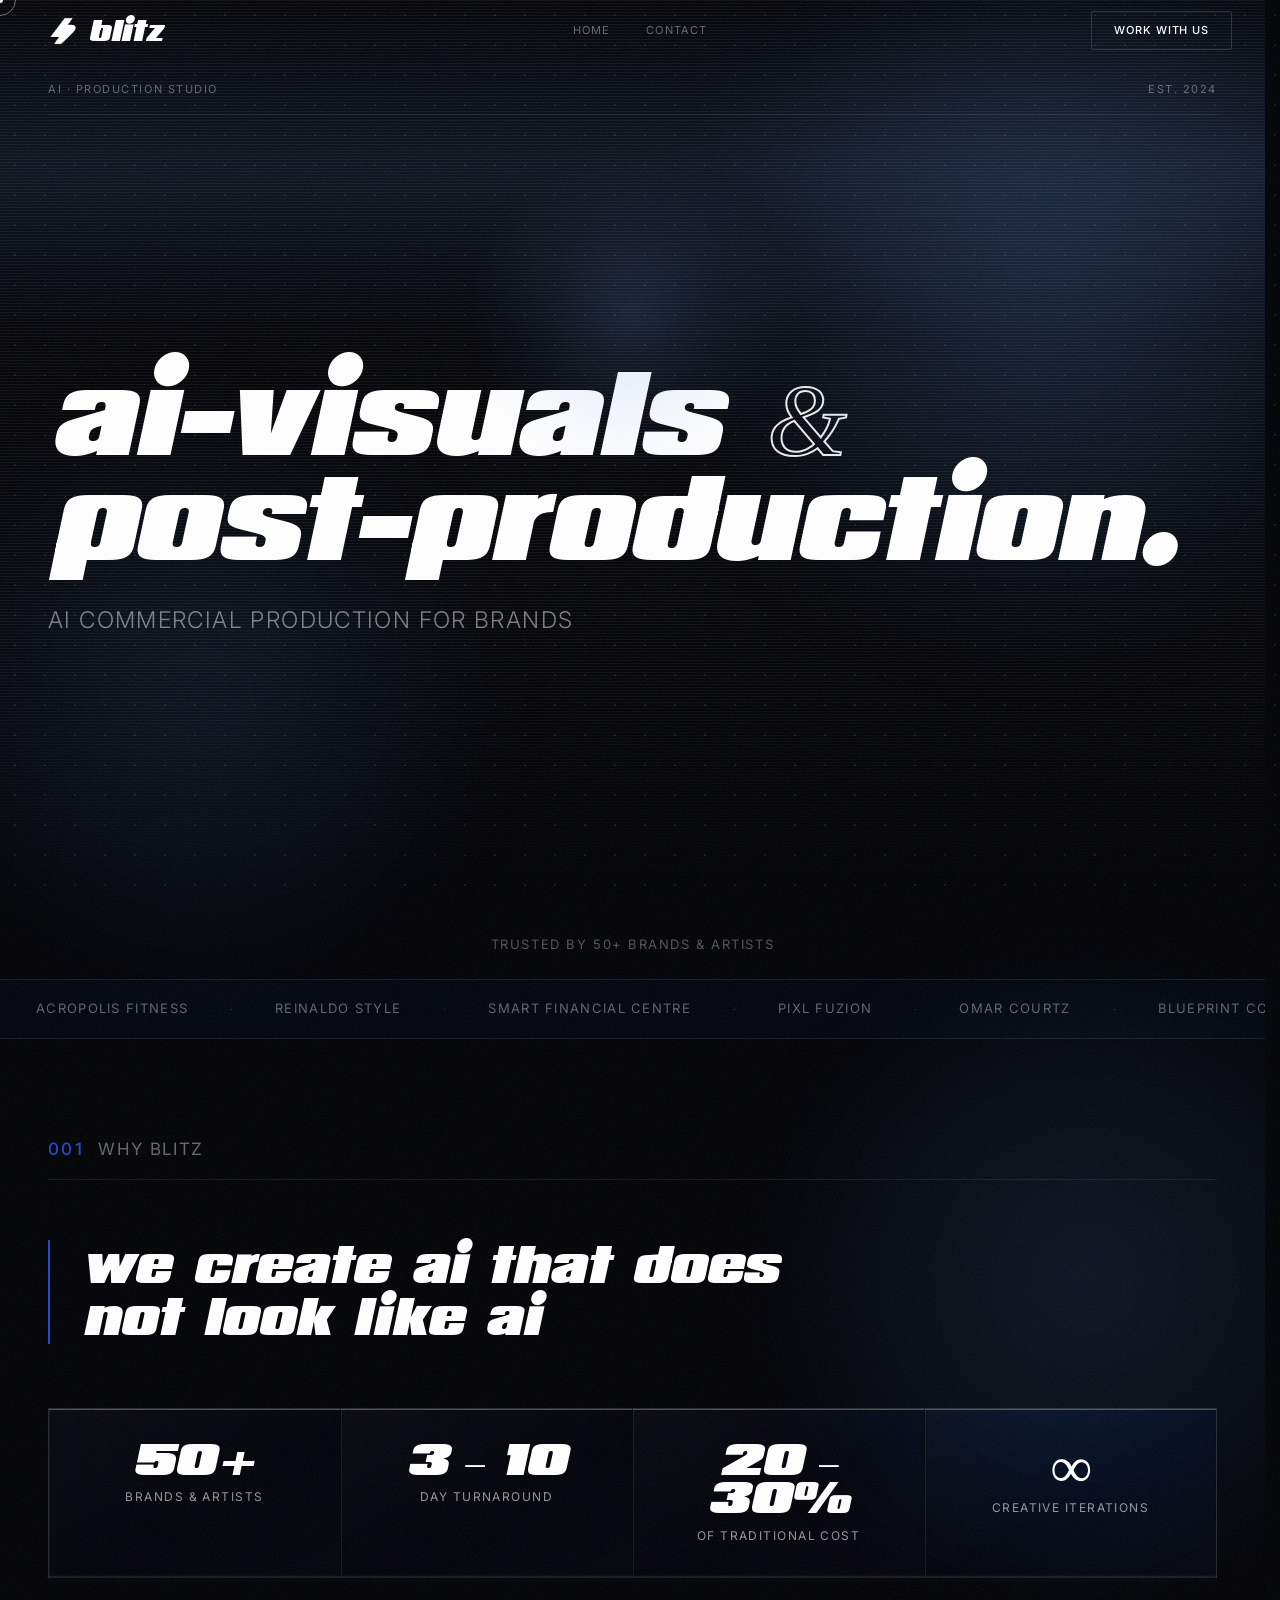
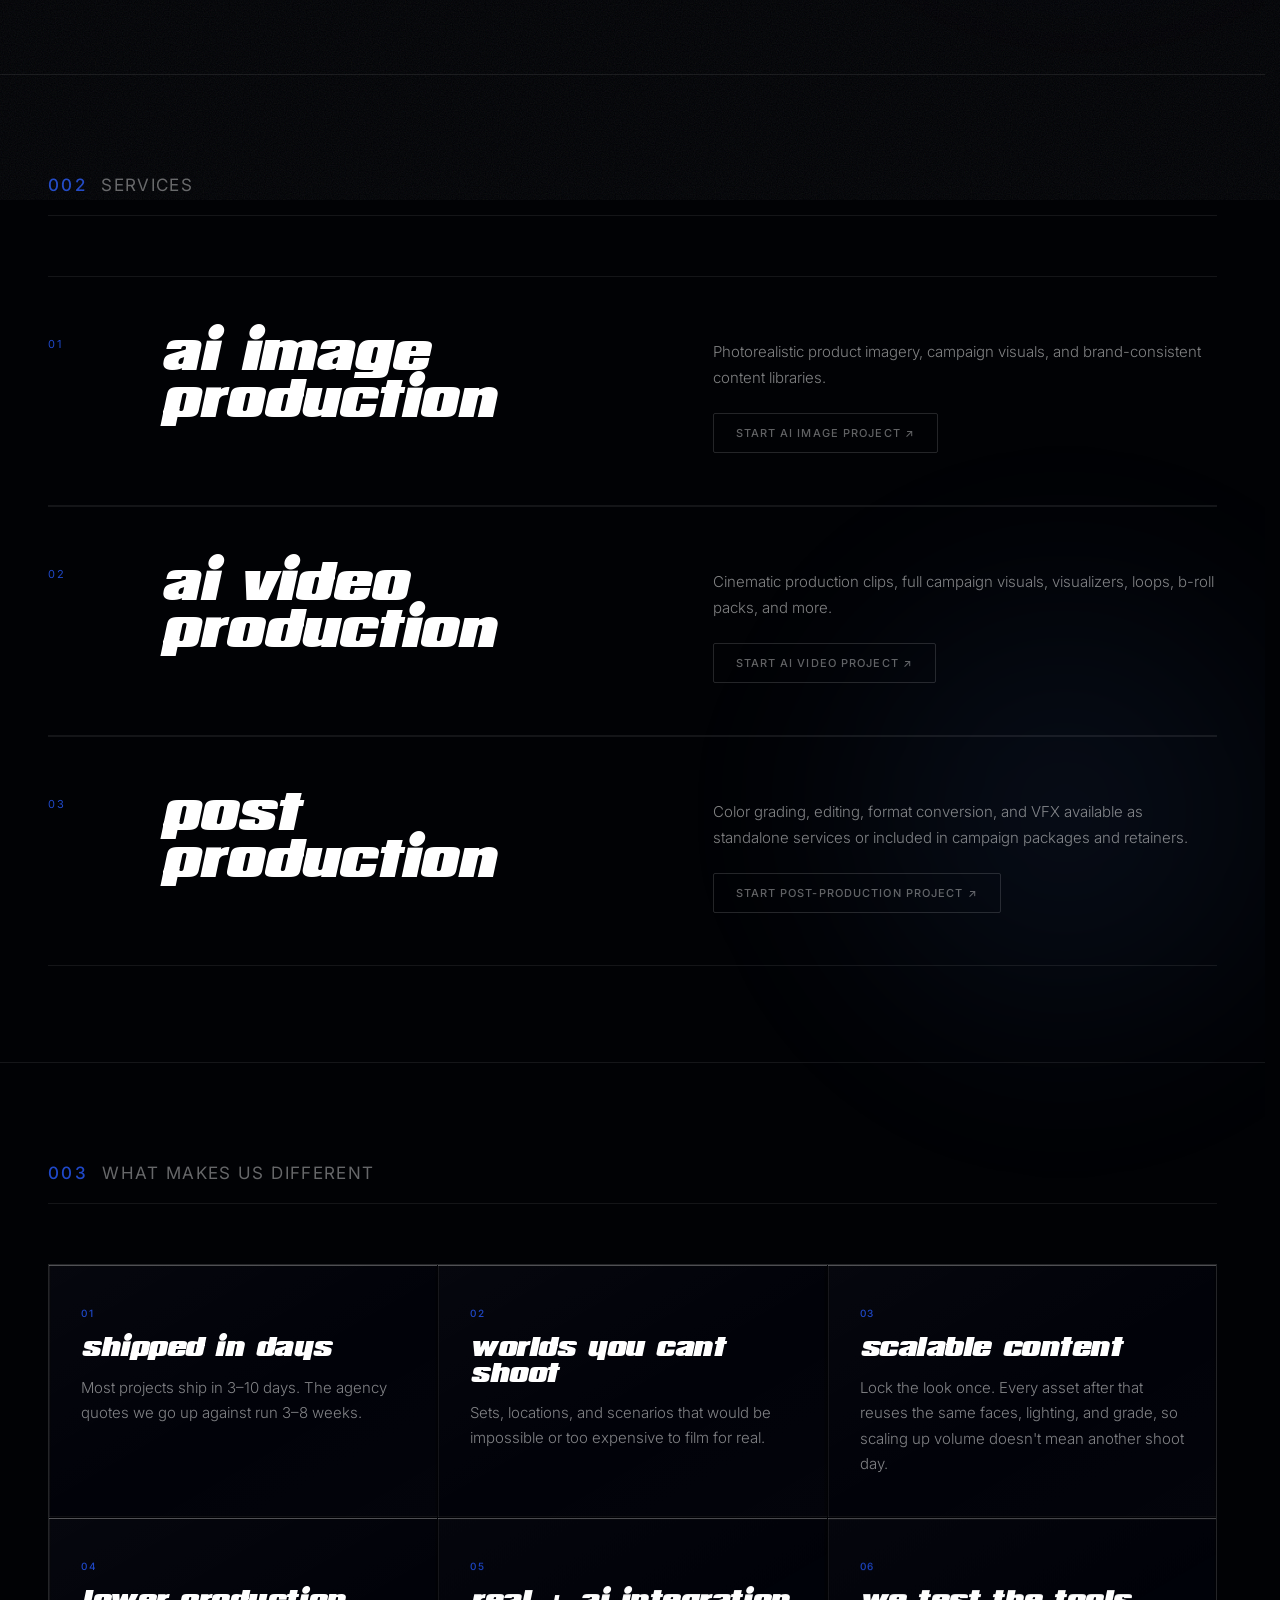
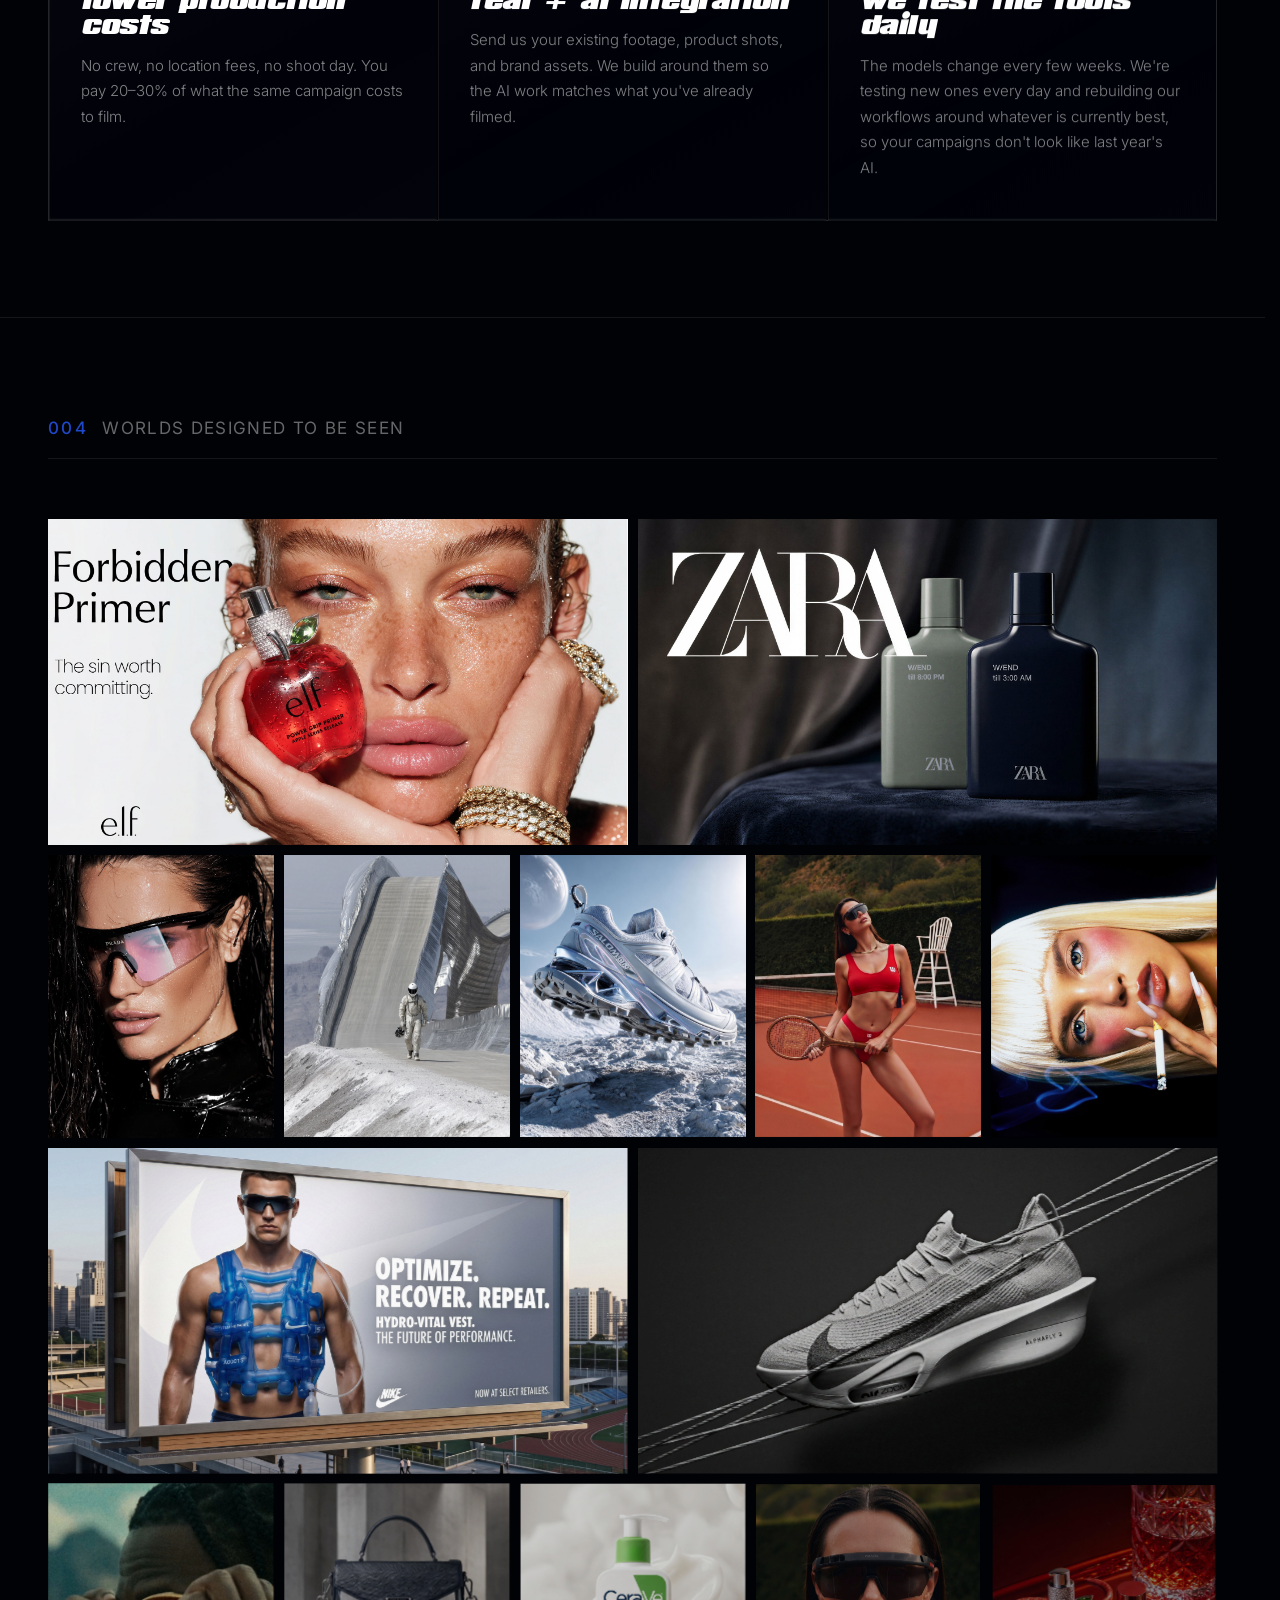
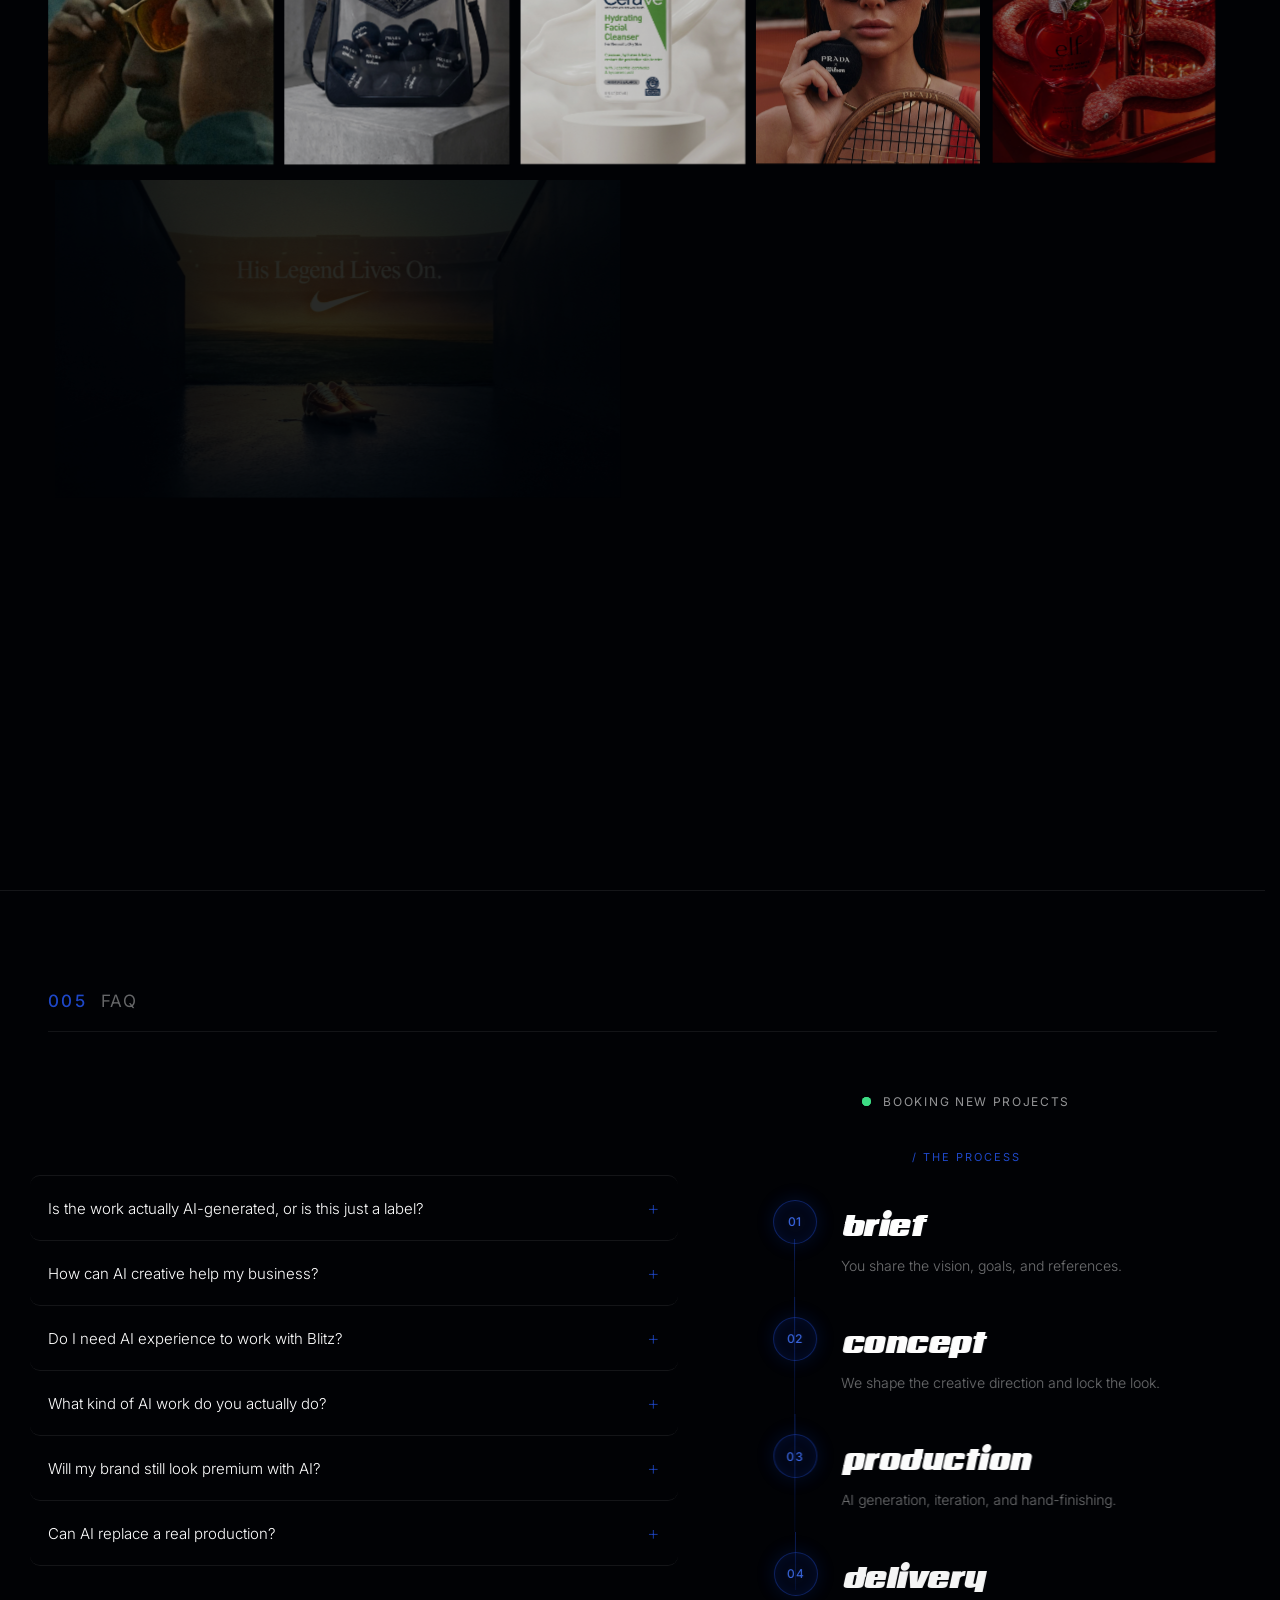
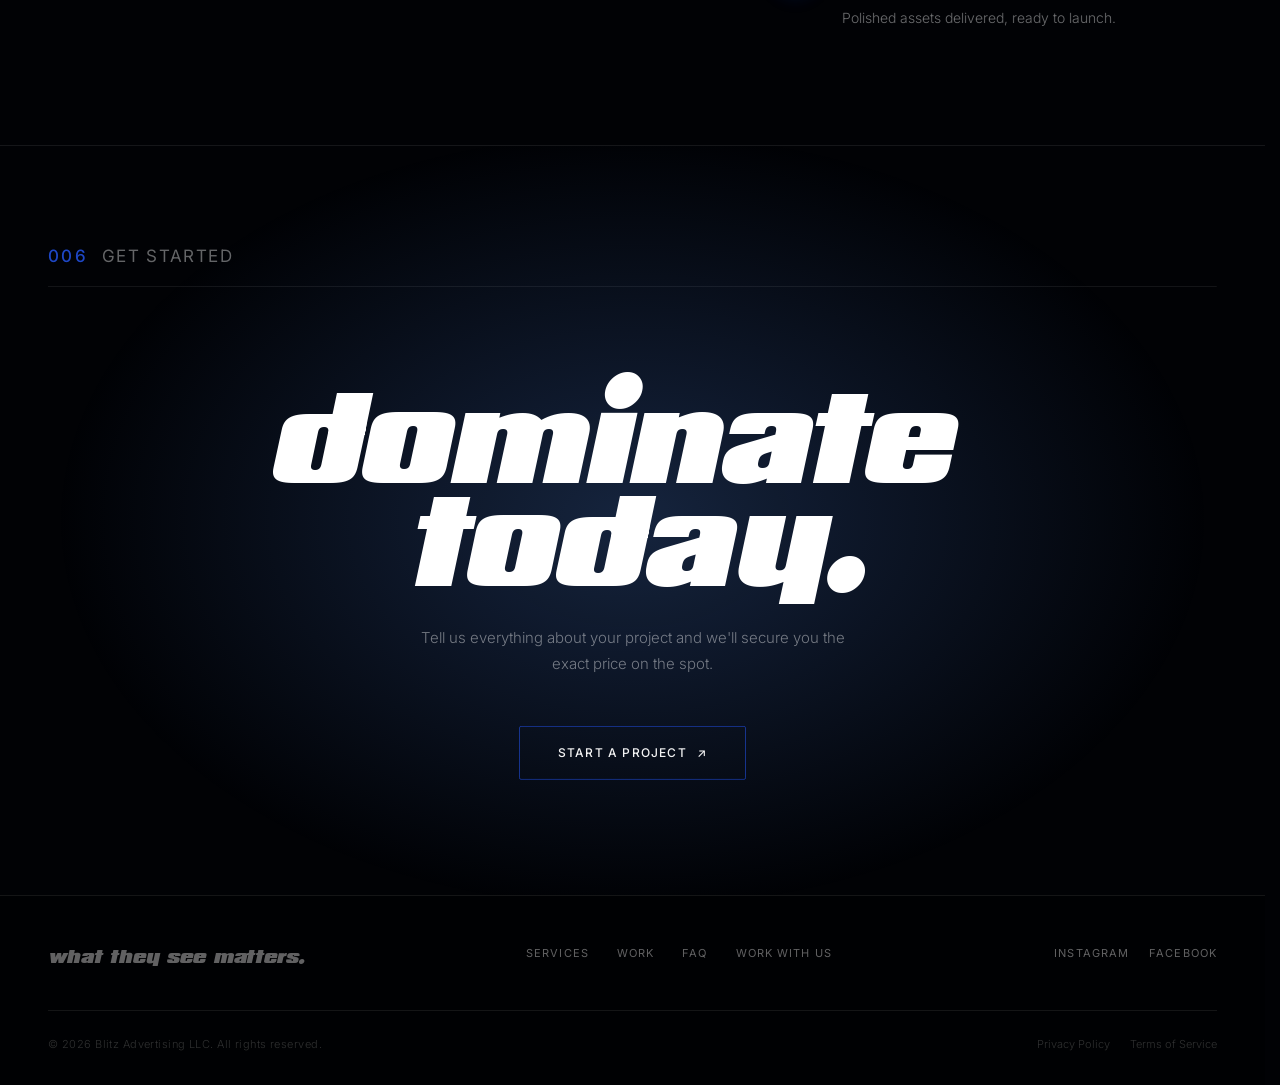
==== commit 1bb43dc7: "Add files via upload" ====
--- a/index.html
+++ b/index.html
@@ -360,16 +360,16 @@
         <div class="work-cell" style="order:12">
           <img src="assets/work/work_16.jpg" alt="Blitz work" loading="lazy">
         </div>
+        <div class="work-cell" style="order:15">
+          <img src="assets/work/work_17.jpg" alt="Blitz work" loading="lazy">
+        </div>
+      </div>
+
+      <div class="work-row work-row--tall">
+        <div class="work-cell" style="order:16">
+          <img src="assets/work/work_18.jpg" alt="Blitz work" loading="lazy">
+        </div>
         <div class="work-cell" style="order:17">
-          <img src="assets/work/work_17.jpg" alt="Blitz work" loading="lazy">
-        </div>
-      </div>
-
-      <div class="work-row work-row--tall">
-        <div class="work-cell" style="order:15">
-          <img src="assets/work/work_18.jpg" alt="Blitz work" loading="lazy">
-        </div>
-        <div class="work-cell" style="order:16">
           <img src="assets/work/work_19.jpg" alt="Blitz work" loading="lazy">
         </div>
         <div class="work-cell" style="order:18">
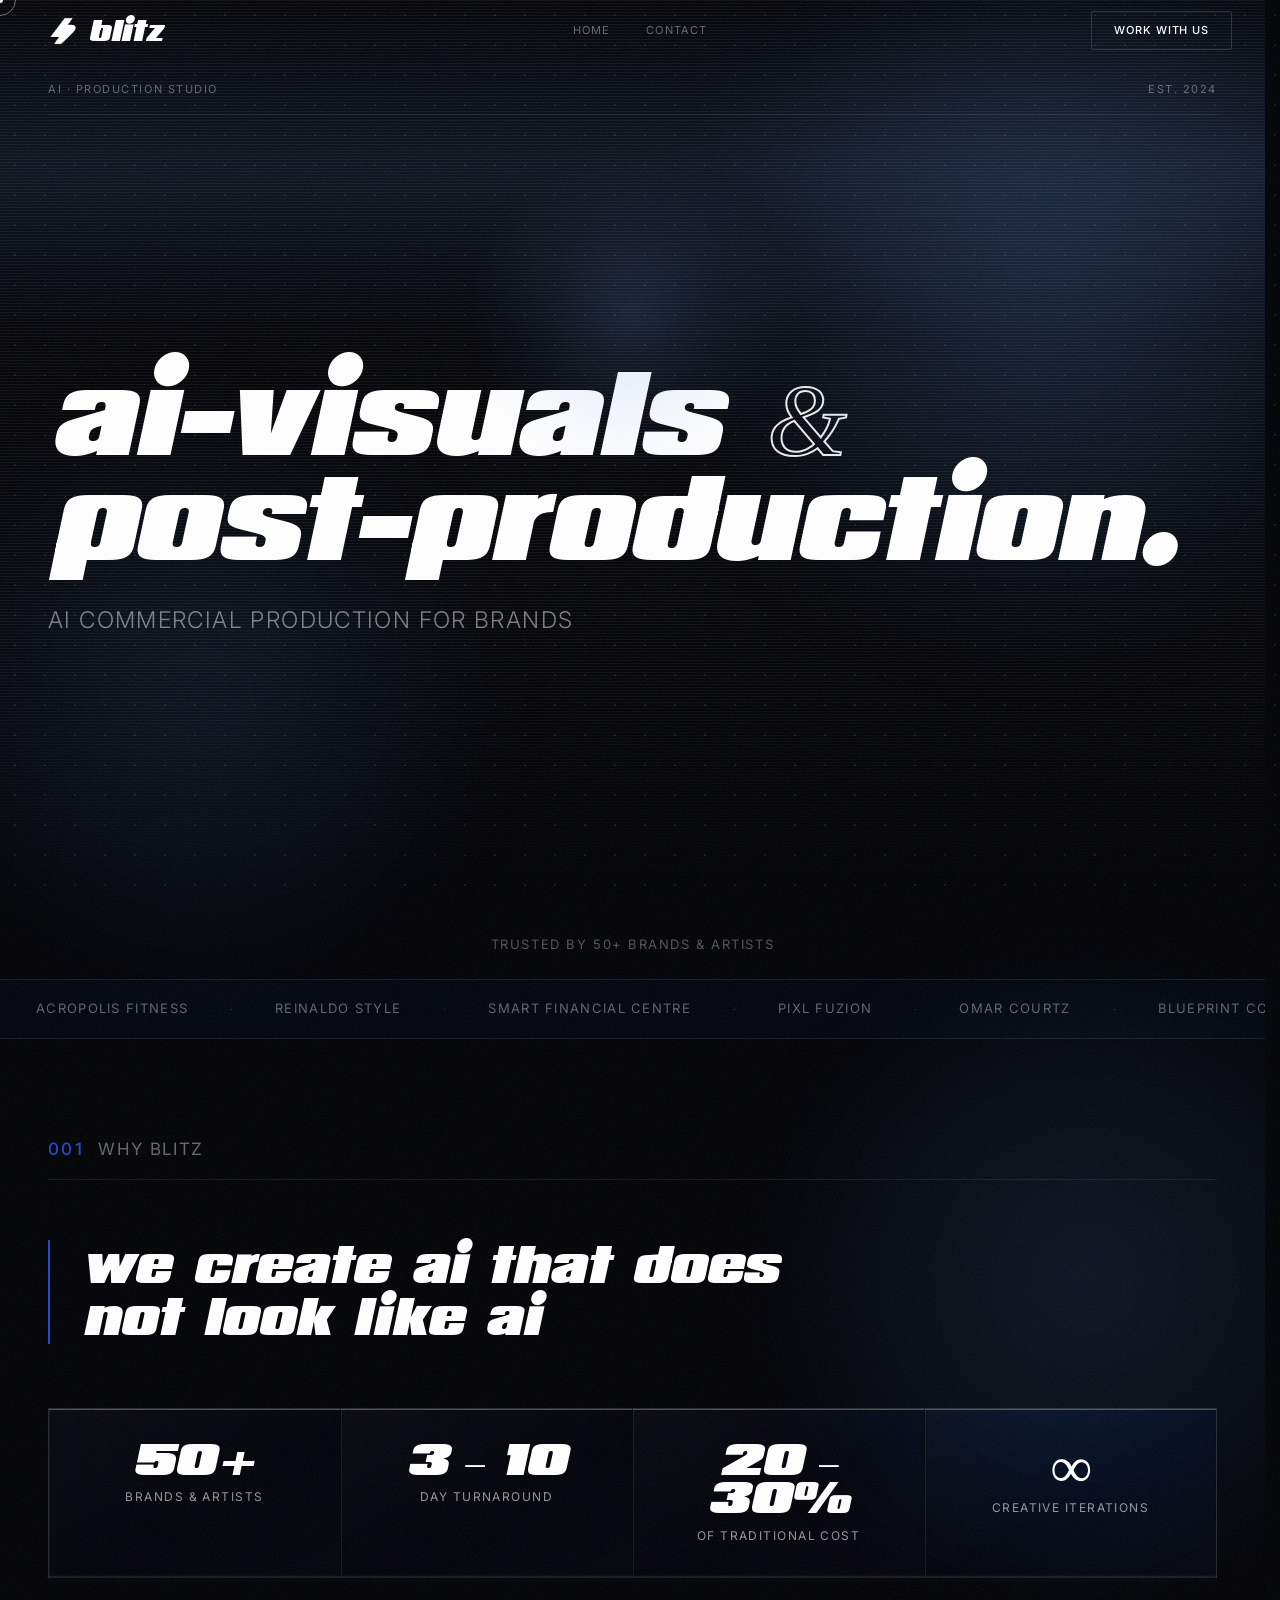
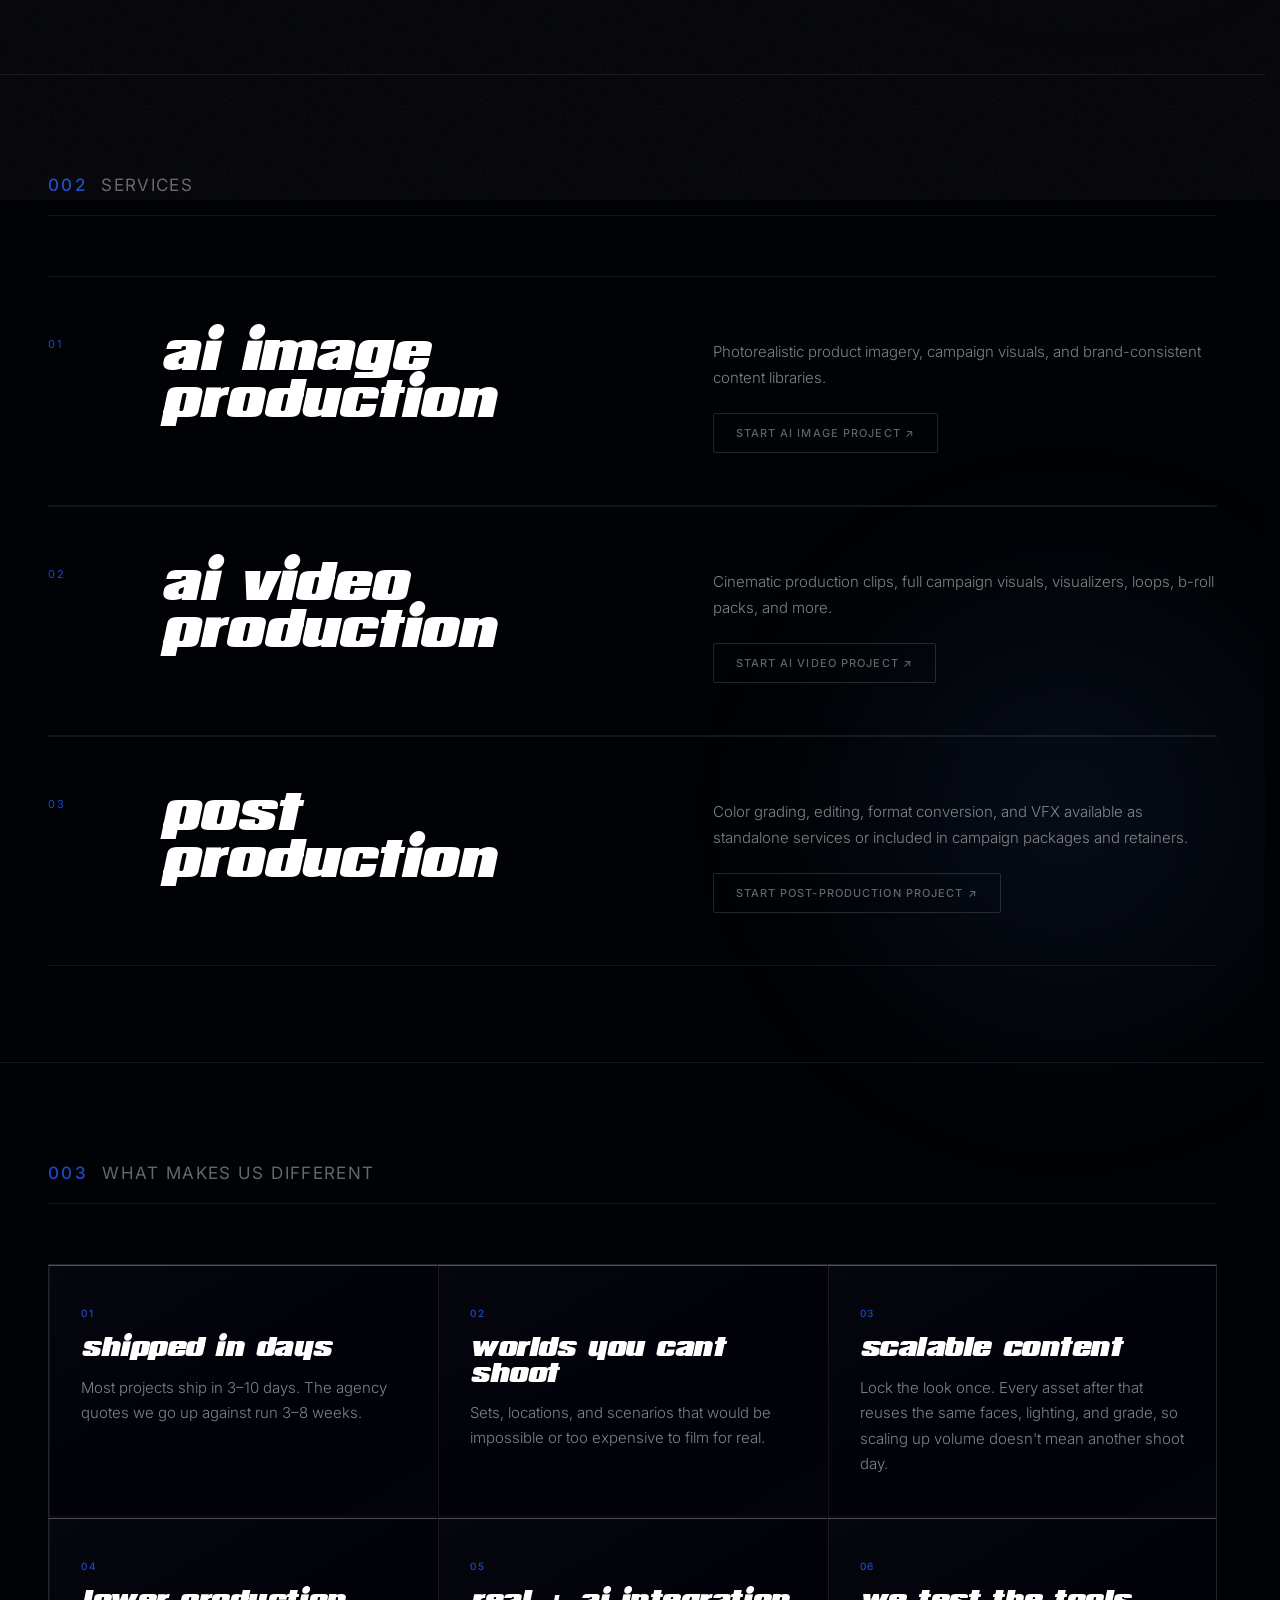
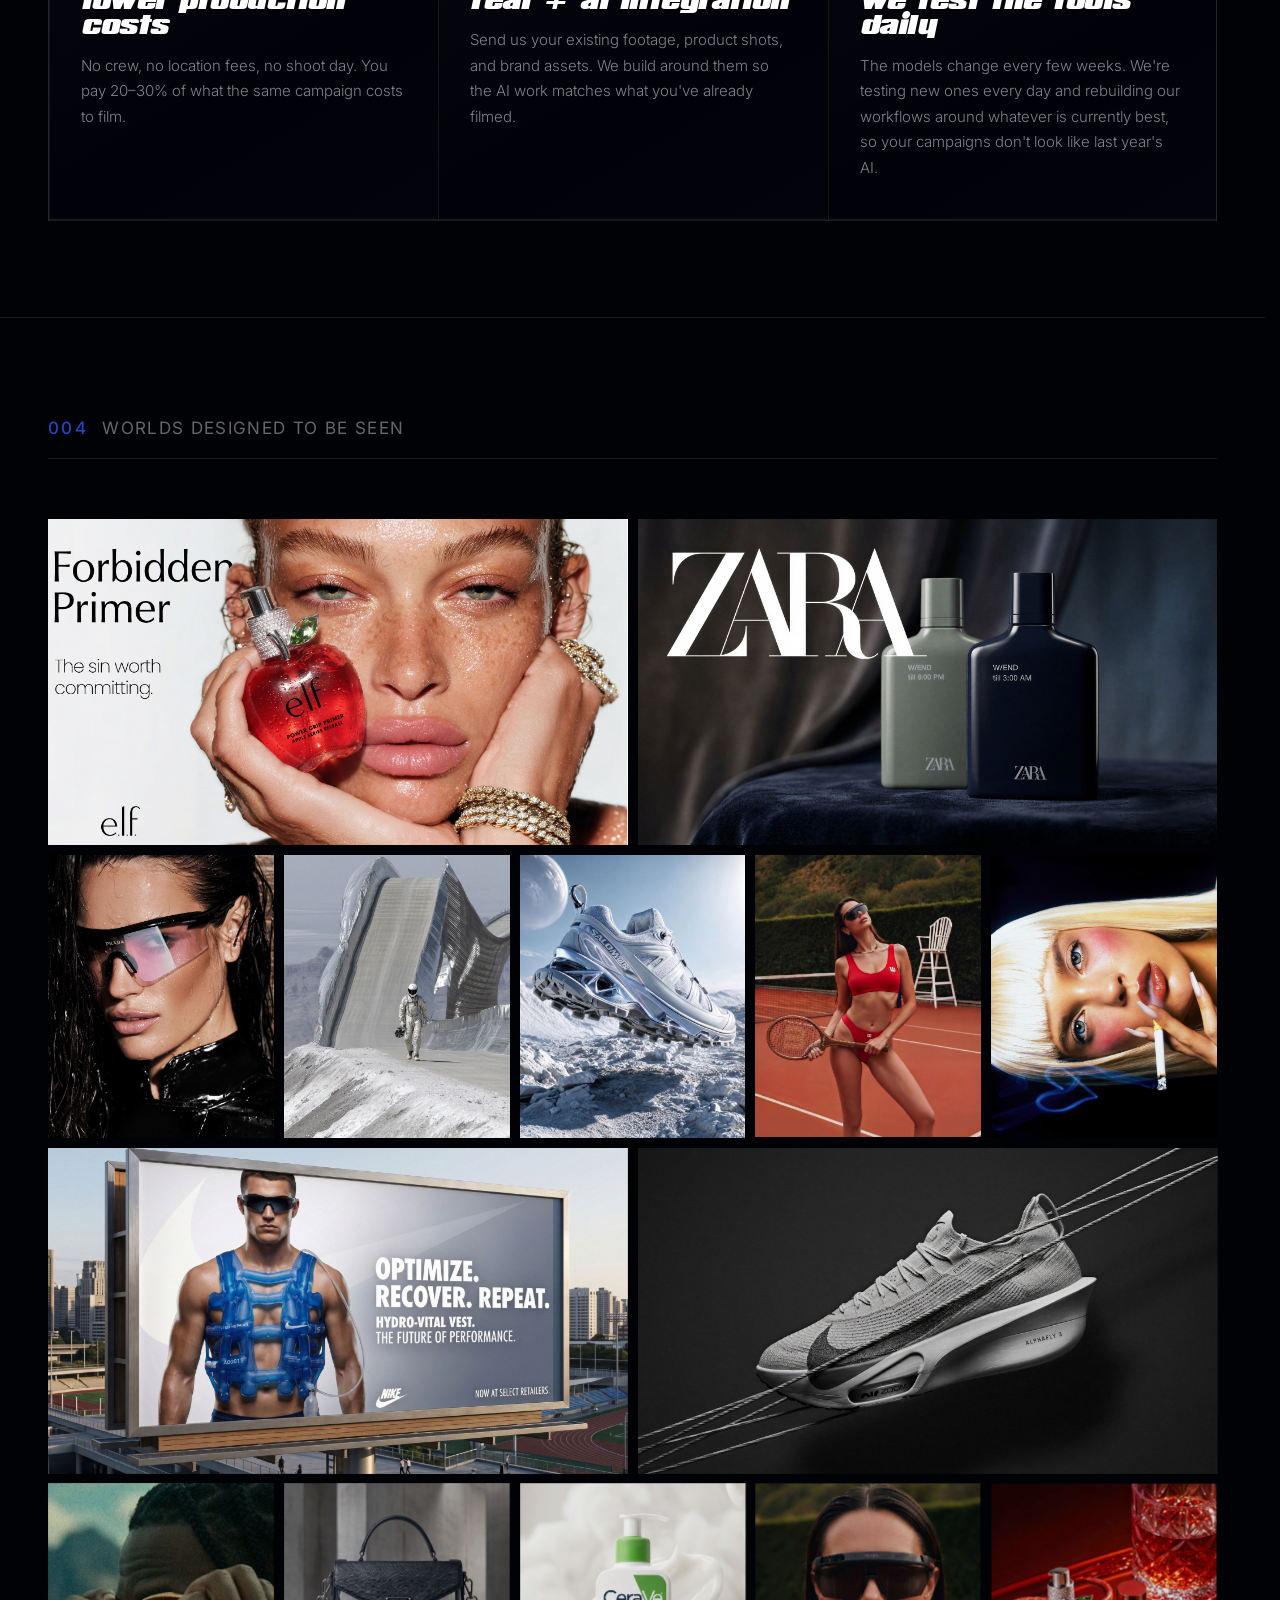
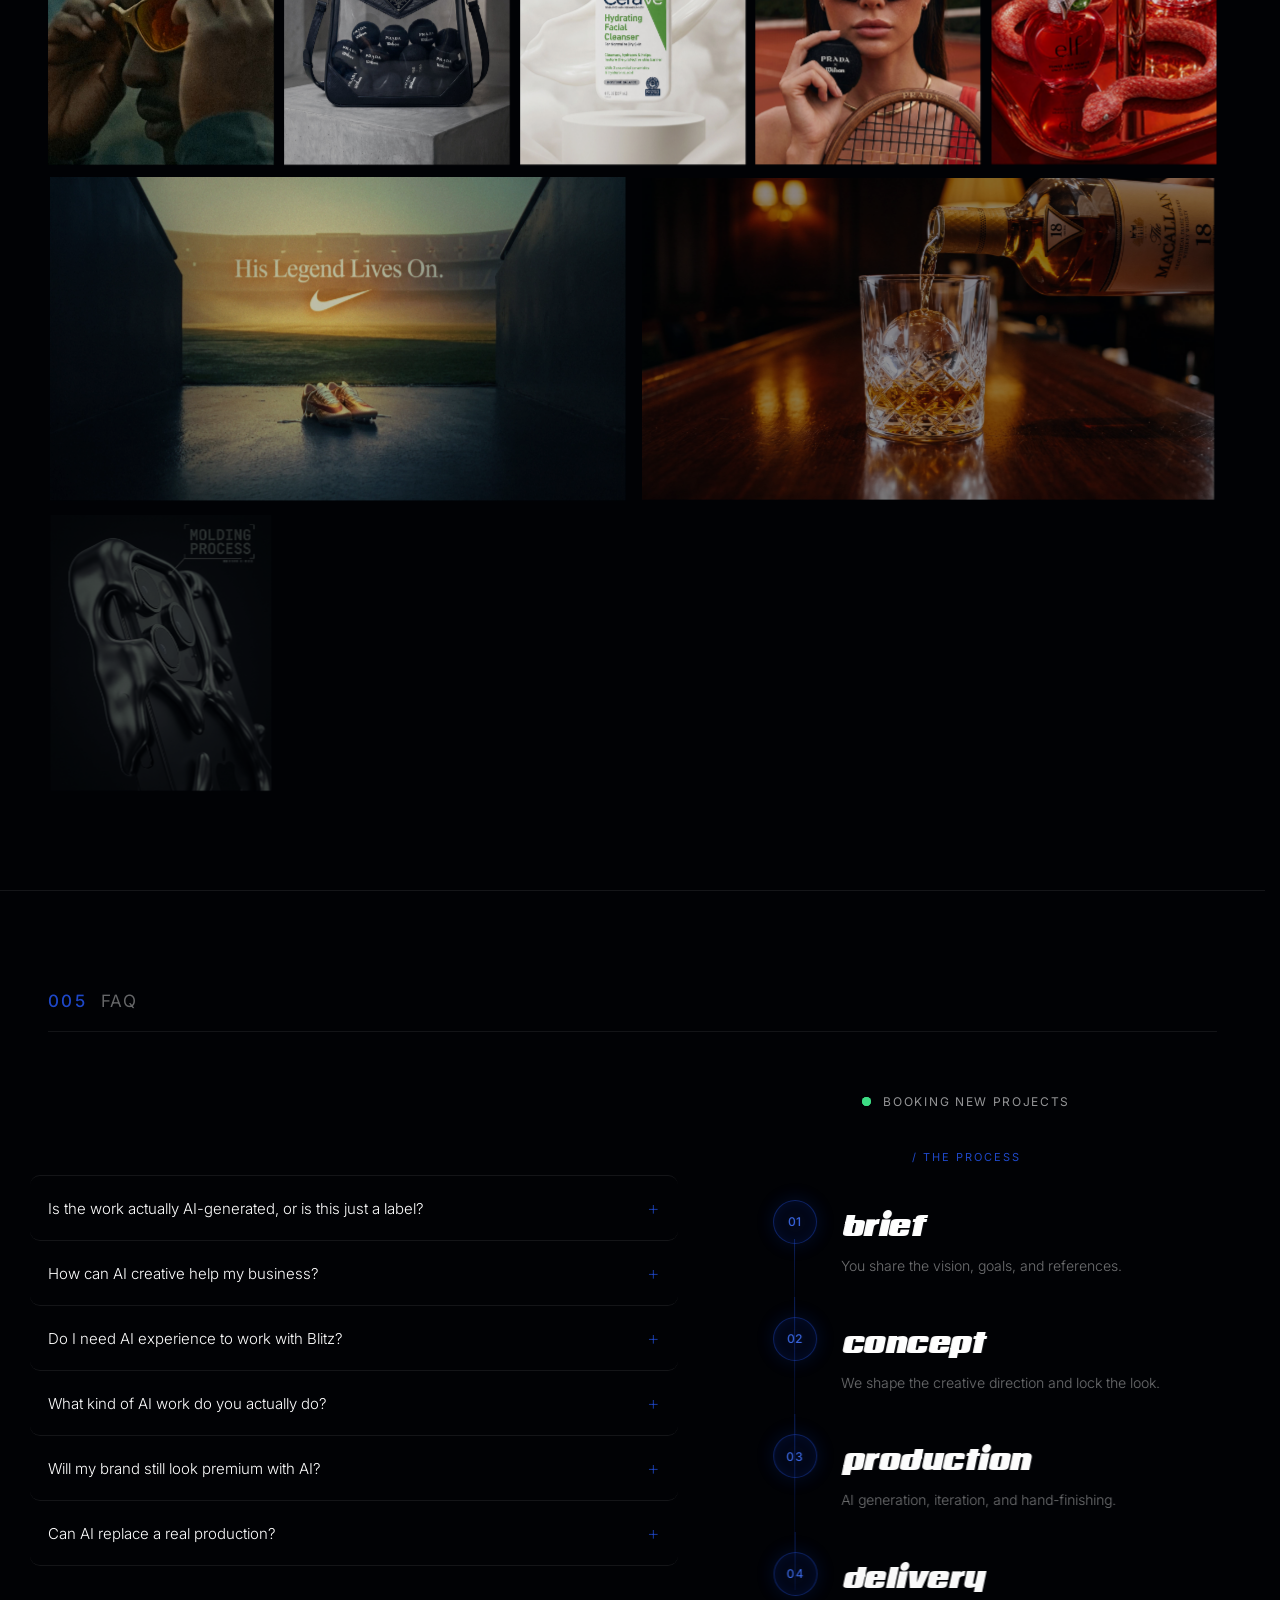
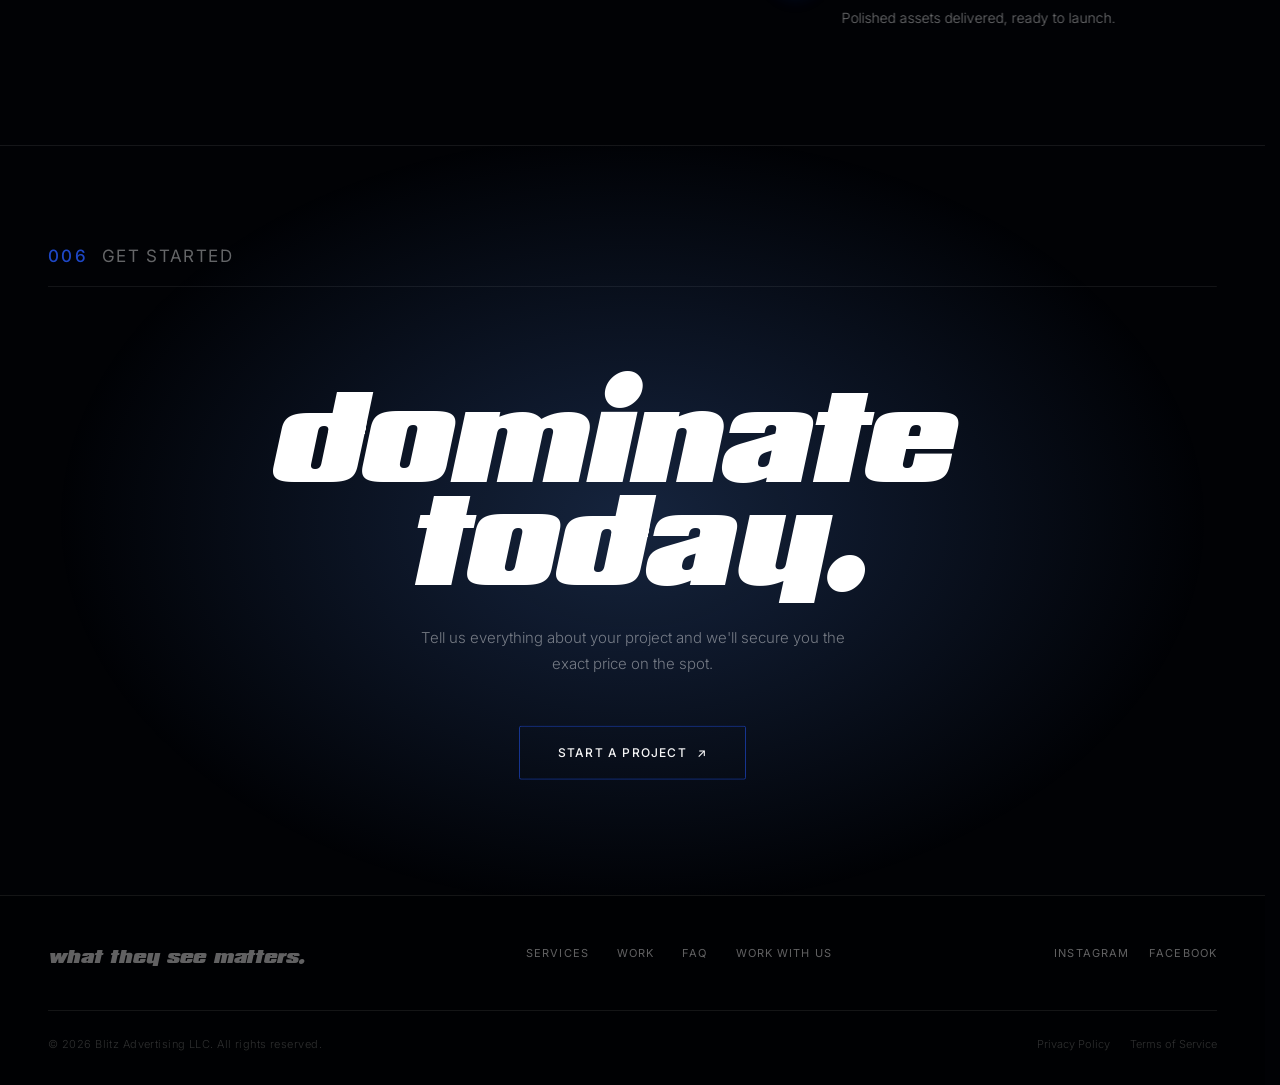
==== commit b97af49a: "Add files via upload" ====
--- a/index.html
+++ b/index.html
@@ -53,7 +53,7 @@
   </script>
 
   <link rel="icon" type="image/png" href="assets/blitz-favicon.png">
-  <link rel="stylesheet" href="styles.css?v=58">
+  <link rel="stylesheet" href="styles.css?v=59">
   <script src="assets/gsap.min.js"></script>
   <script src="assets/ScrollTrigger.min.js"></script>
   <script src="assets/lenis.min.js"></script>
--- a/styles.css
+++ b/styles.css
@@ -1578,6 +1578,9 @@
   .contact-sub { font-size: 12.5px; line-height: 1.65; max-width: 100%; }
   .toggle-option { padding: 14px 18px; font-size: 12px; }
   .form-toggle-group .form-label { font-size: 11px; }
+  /* Centre the submit button — inline-flex is inline-level, so auto margins
+     only take effect once it is block-level with a shrink-to-fit width. */
+  .form-submit { display: flex; width: fit-content; margin-left: auto; margin-right: auto; }
 
   /* legal pages */
   .legal-headline { font-size: clamp(22px, 6.5vw, 34px); }
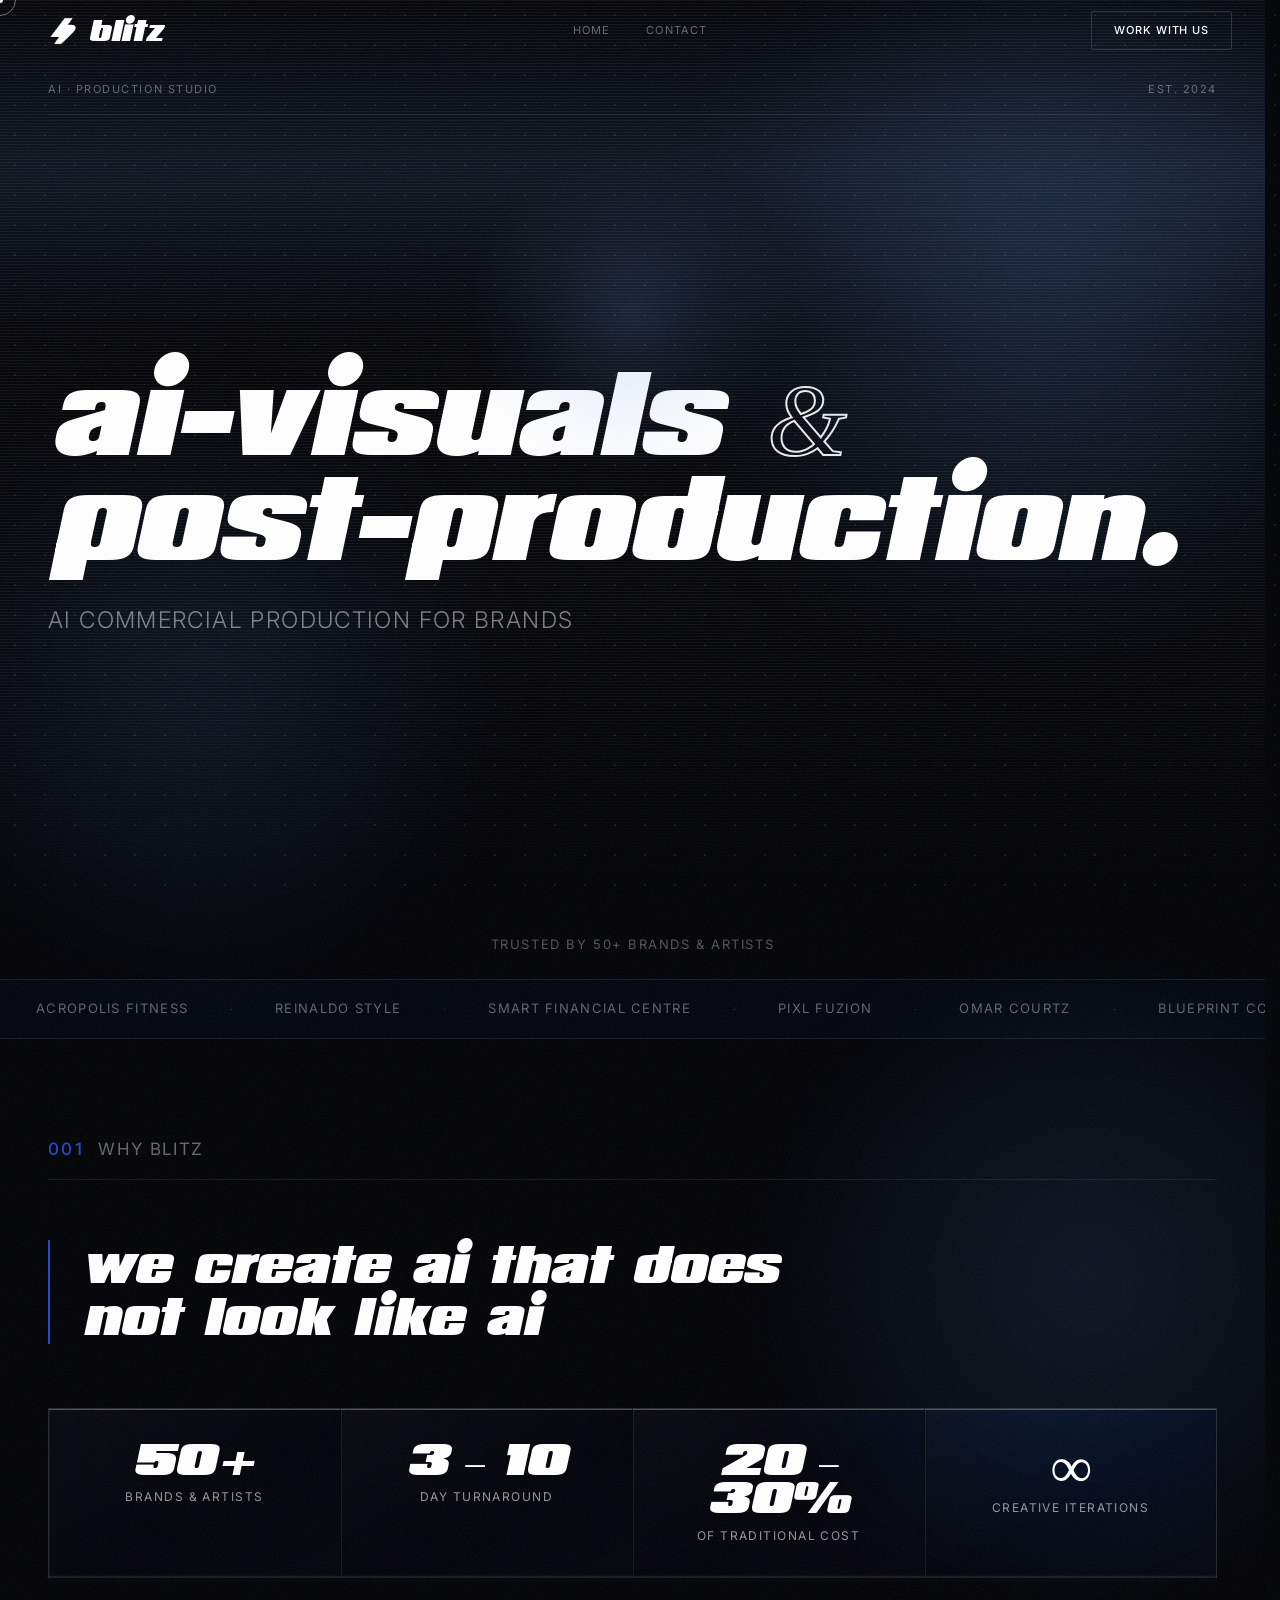
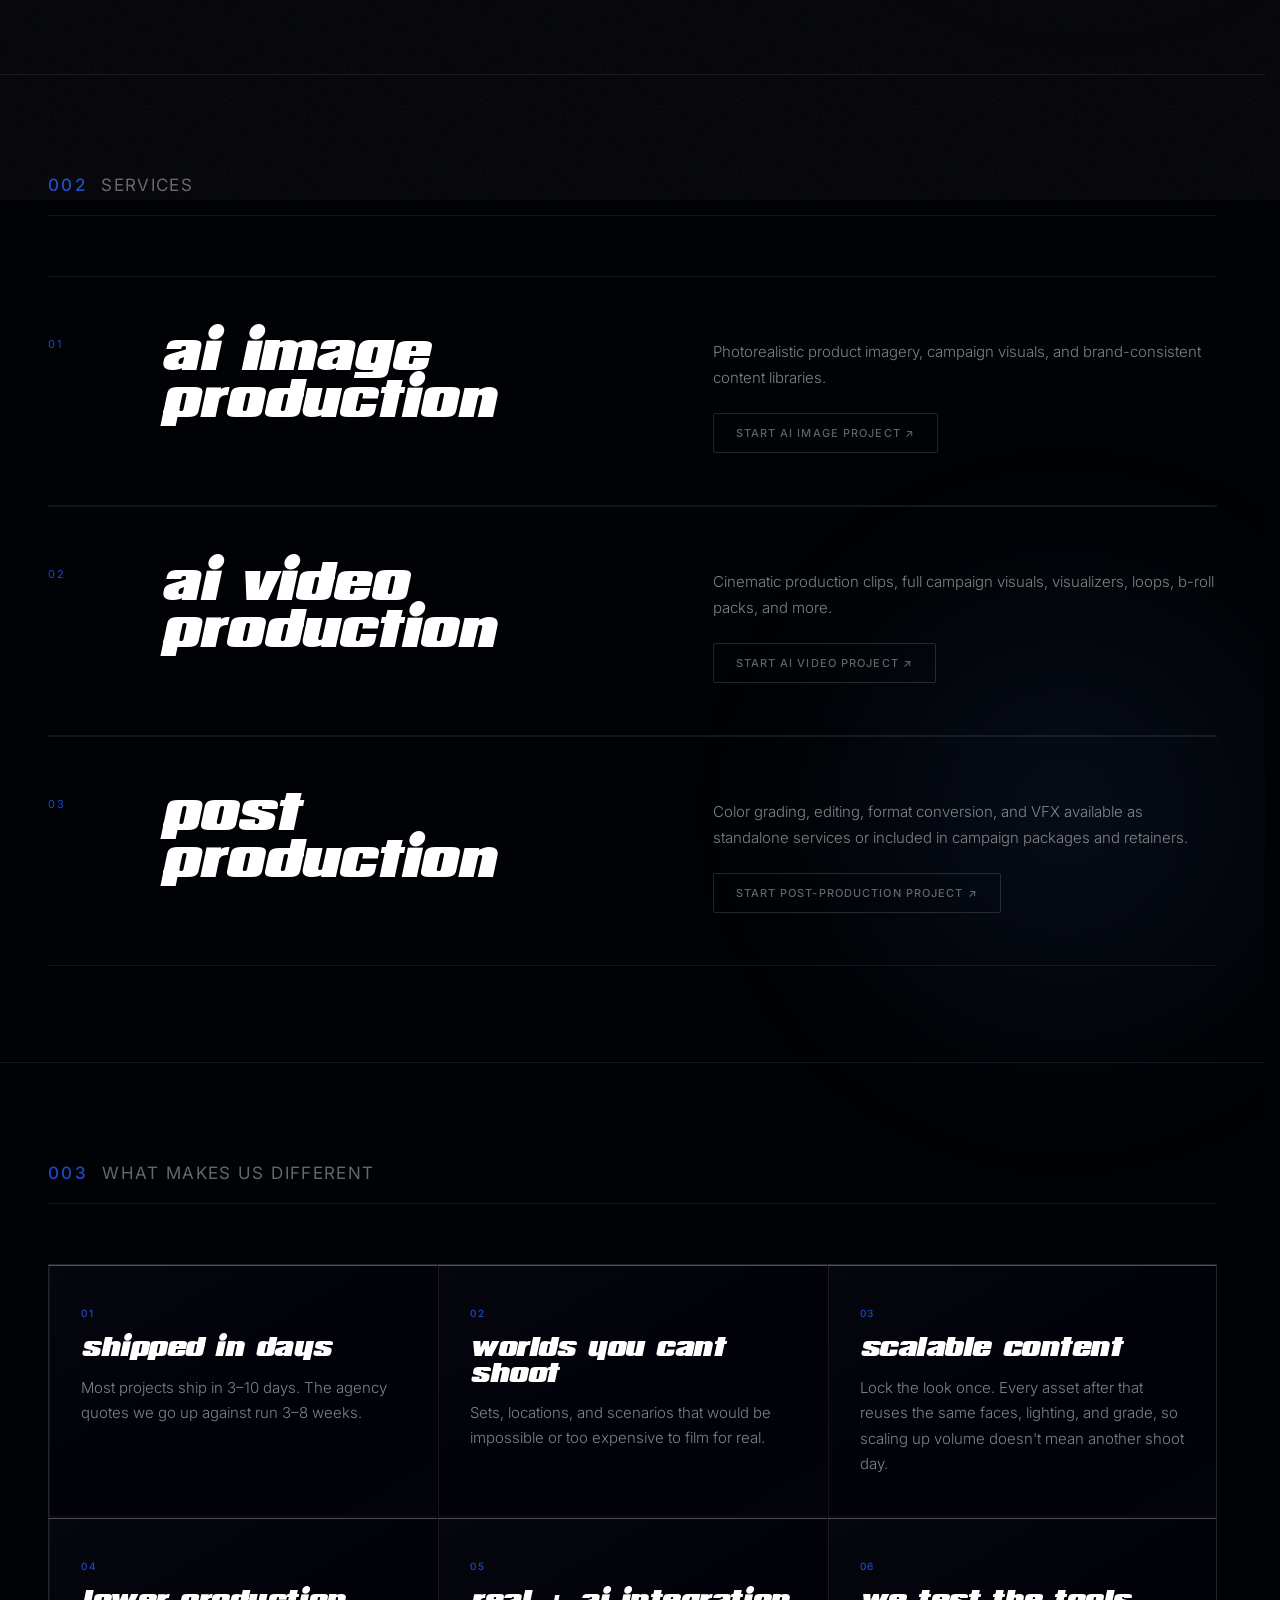
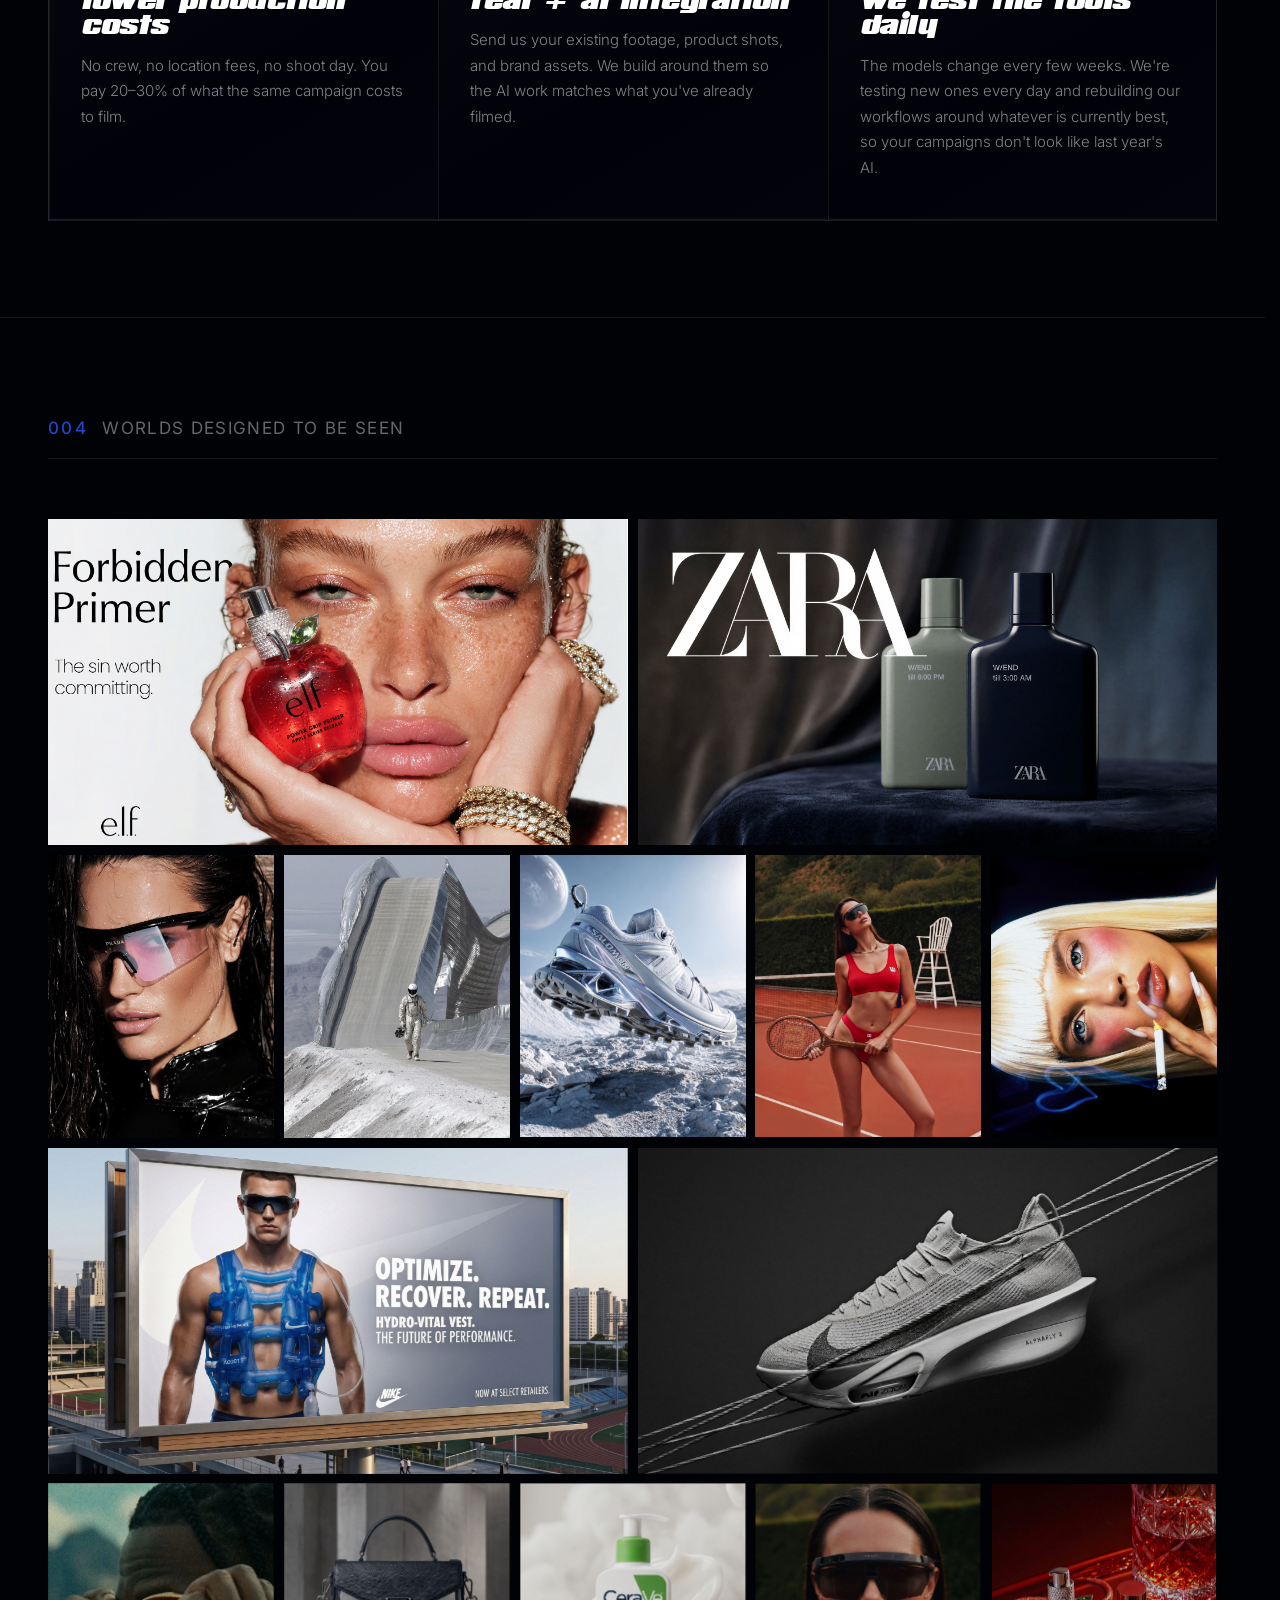
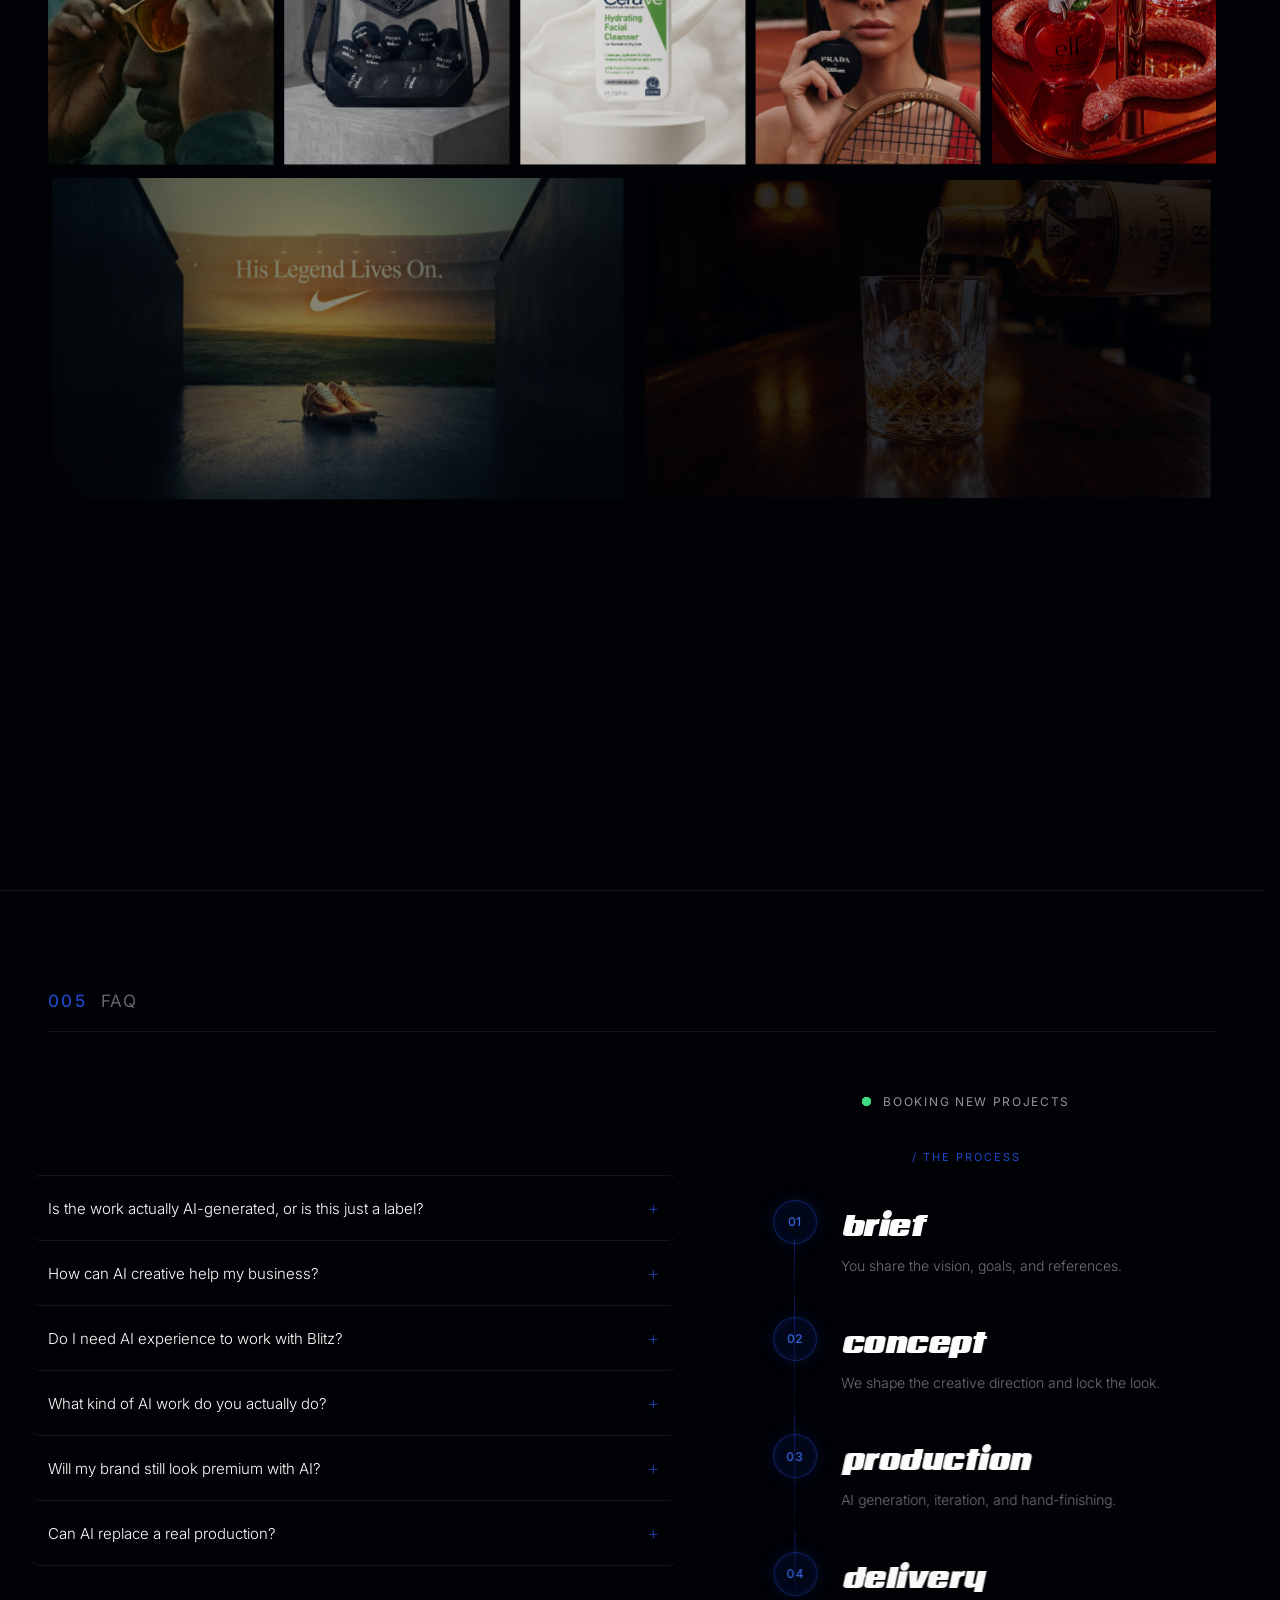
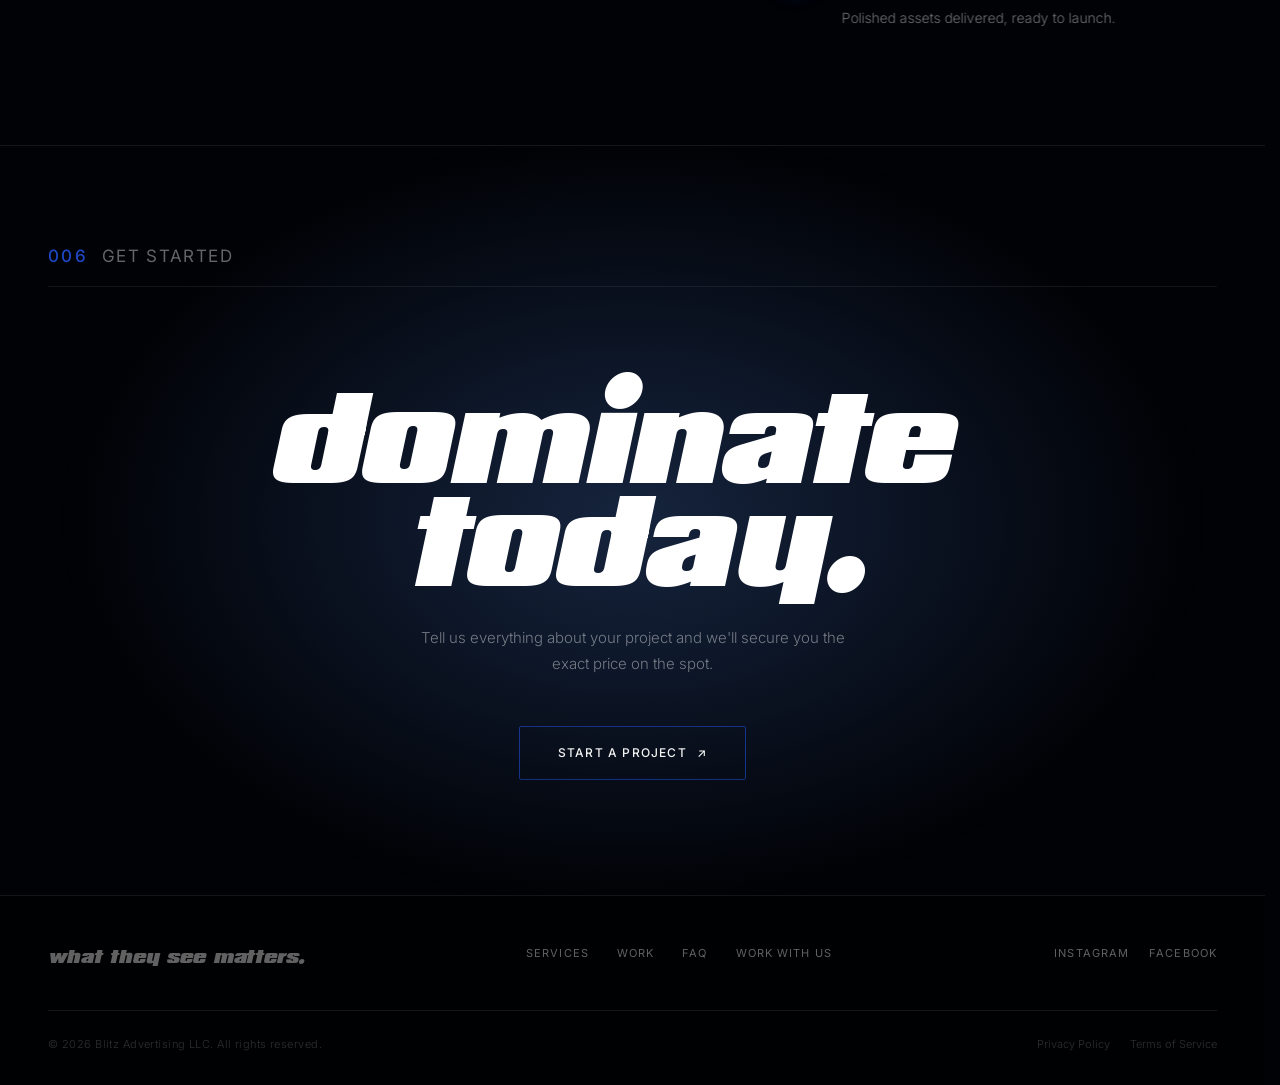
==== commit 6f225ec2: "Add files via upload" ====
--- a/index.html
+++ b/index.html
@@ -53,7 +53,7 @@
   </script>
 
   <link rel="icon" type="image/png" href="assets/blitz-favicon.png">
-  <link rel="stylesheet" href="styles.css?v=59">
+  <link rel="stylesheet" href="styles.css?v=60">
   <script src="assets/gsap.min.js"></script>
   <script src="assets/ScrollTrigger.min.js"></script>
   <script src="assets/lenis.min.js"></script>
--- a/styles.css
+++ b/styles.css
@@ -1165,6 +1165,31 @@
   line-height: 1.78;
   color: rgba(255,255,255,0.55);
 }
+.legal-block p + p { margin-top: 16px; }
+.legal-list {
+  margin: 16px 0 0;
+  padding-left: 20px;
+  list-style: none;
+}
+.legal-list li {
+  position: relative;
+  font-size: 15px;
+  font-weight: 300;
+  line-height: 1.78;
+  color: rgba(255,255,255,0.55);
+  margin-bottom: 12px;
+}
+.legal-list li::before {
+  content: "";
+  position: absolute;
+  left: -20px;
+  top: 12px;
+  width: 5px;
+  height: 1px;
+  background: var(--blue-bright);
+}
+.legal-list li:last-child { margin-bottom: 0; }
+.legal-list strong { color: rgba(255,255,255,0.85); font-weight: 500; }
 .legal-link {
   color: var(--blue-bright);
   text-decoration: none;
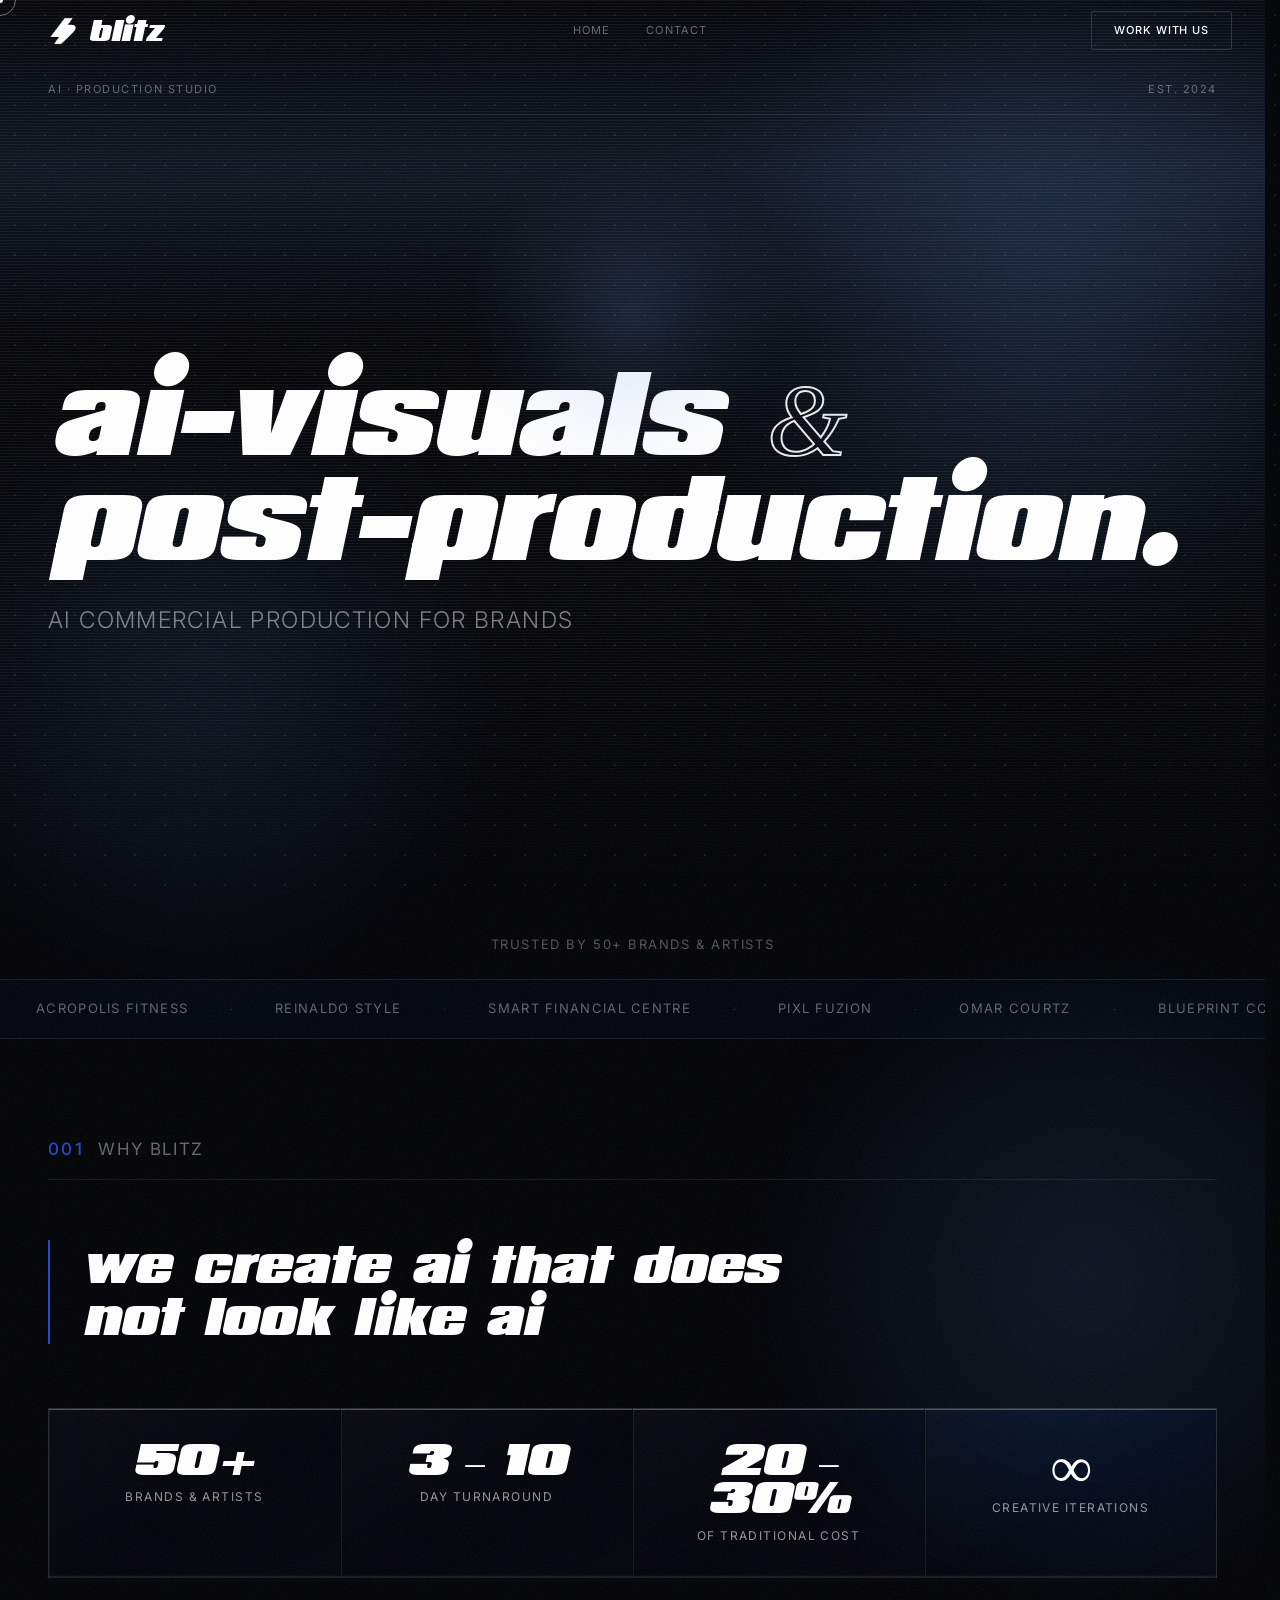
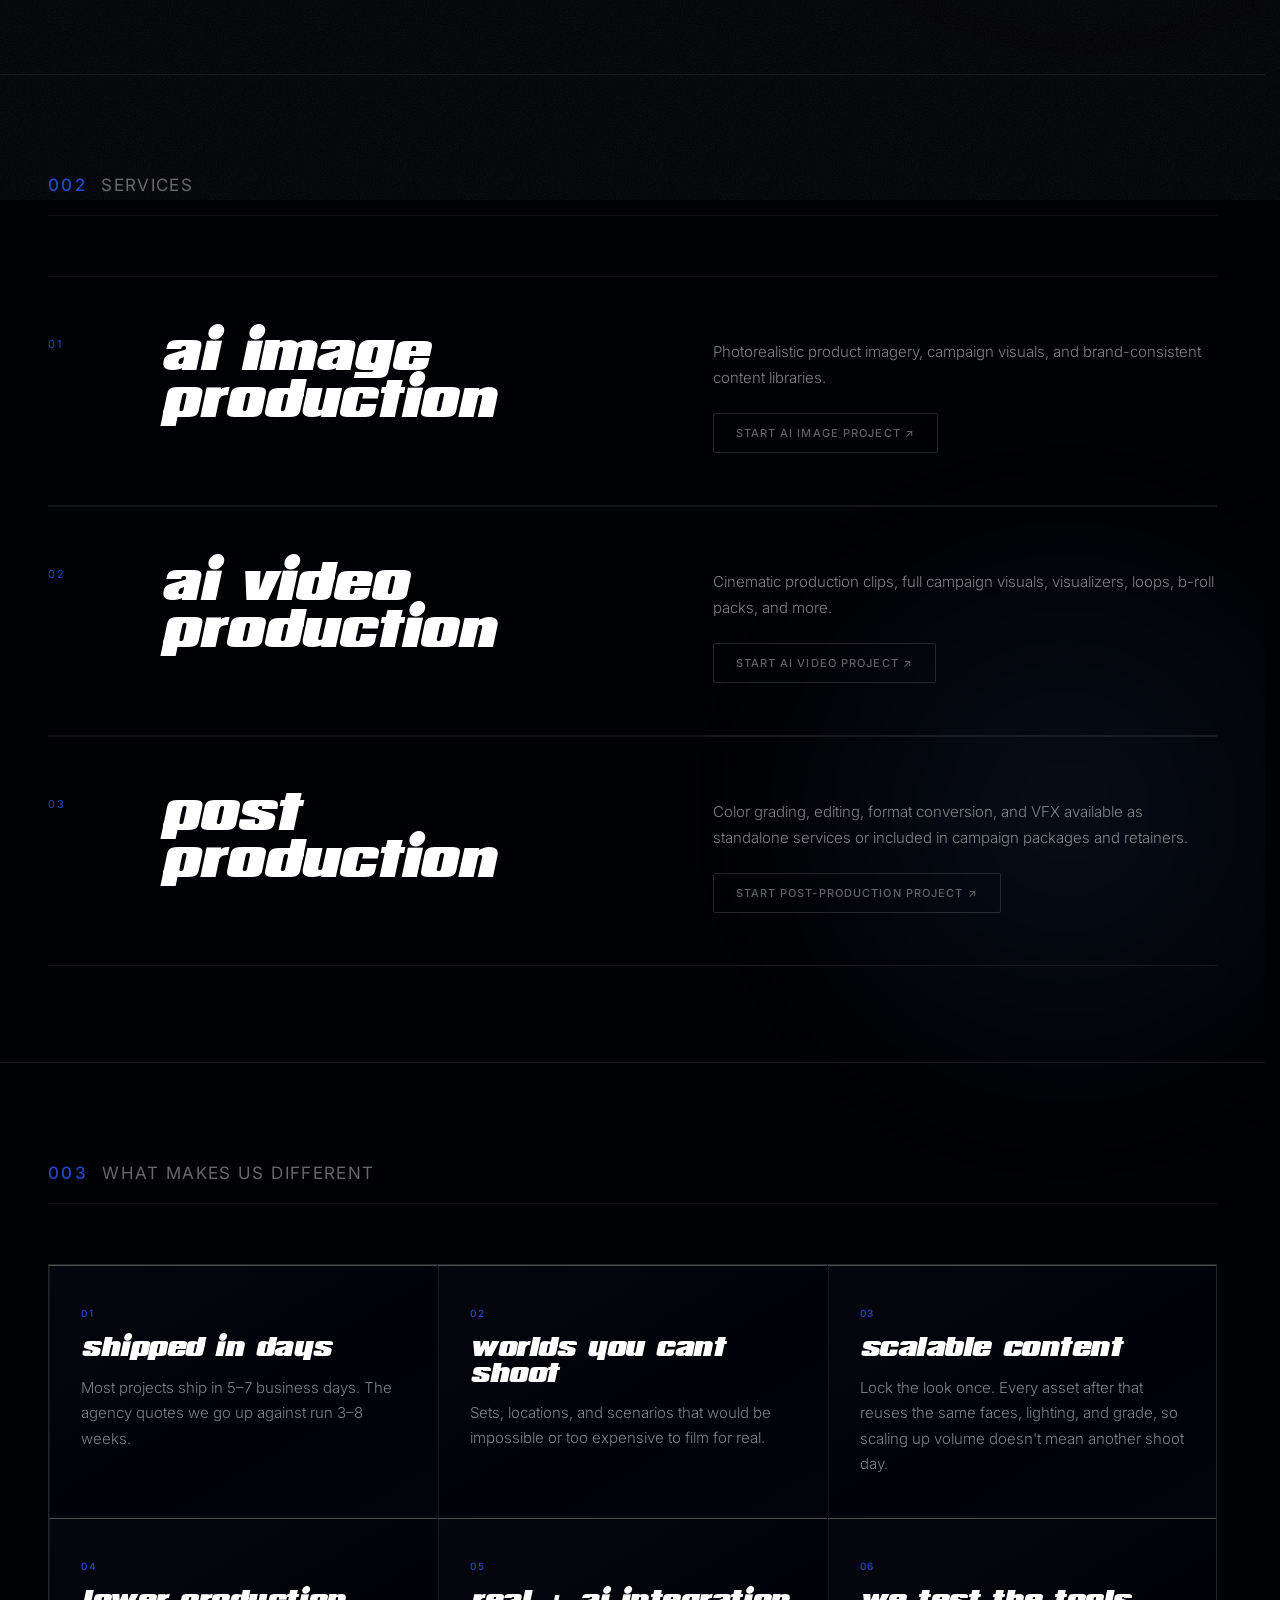
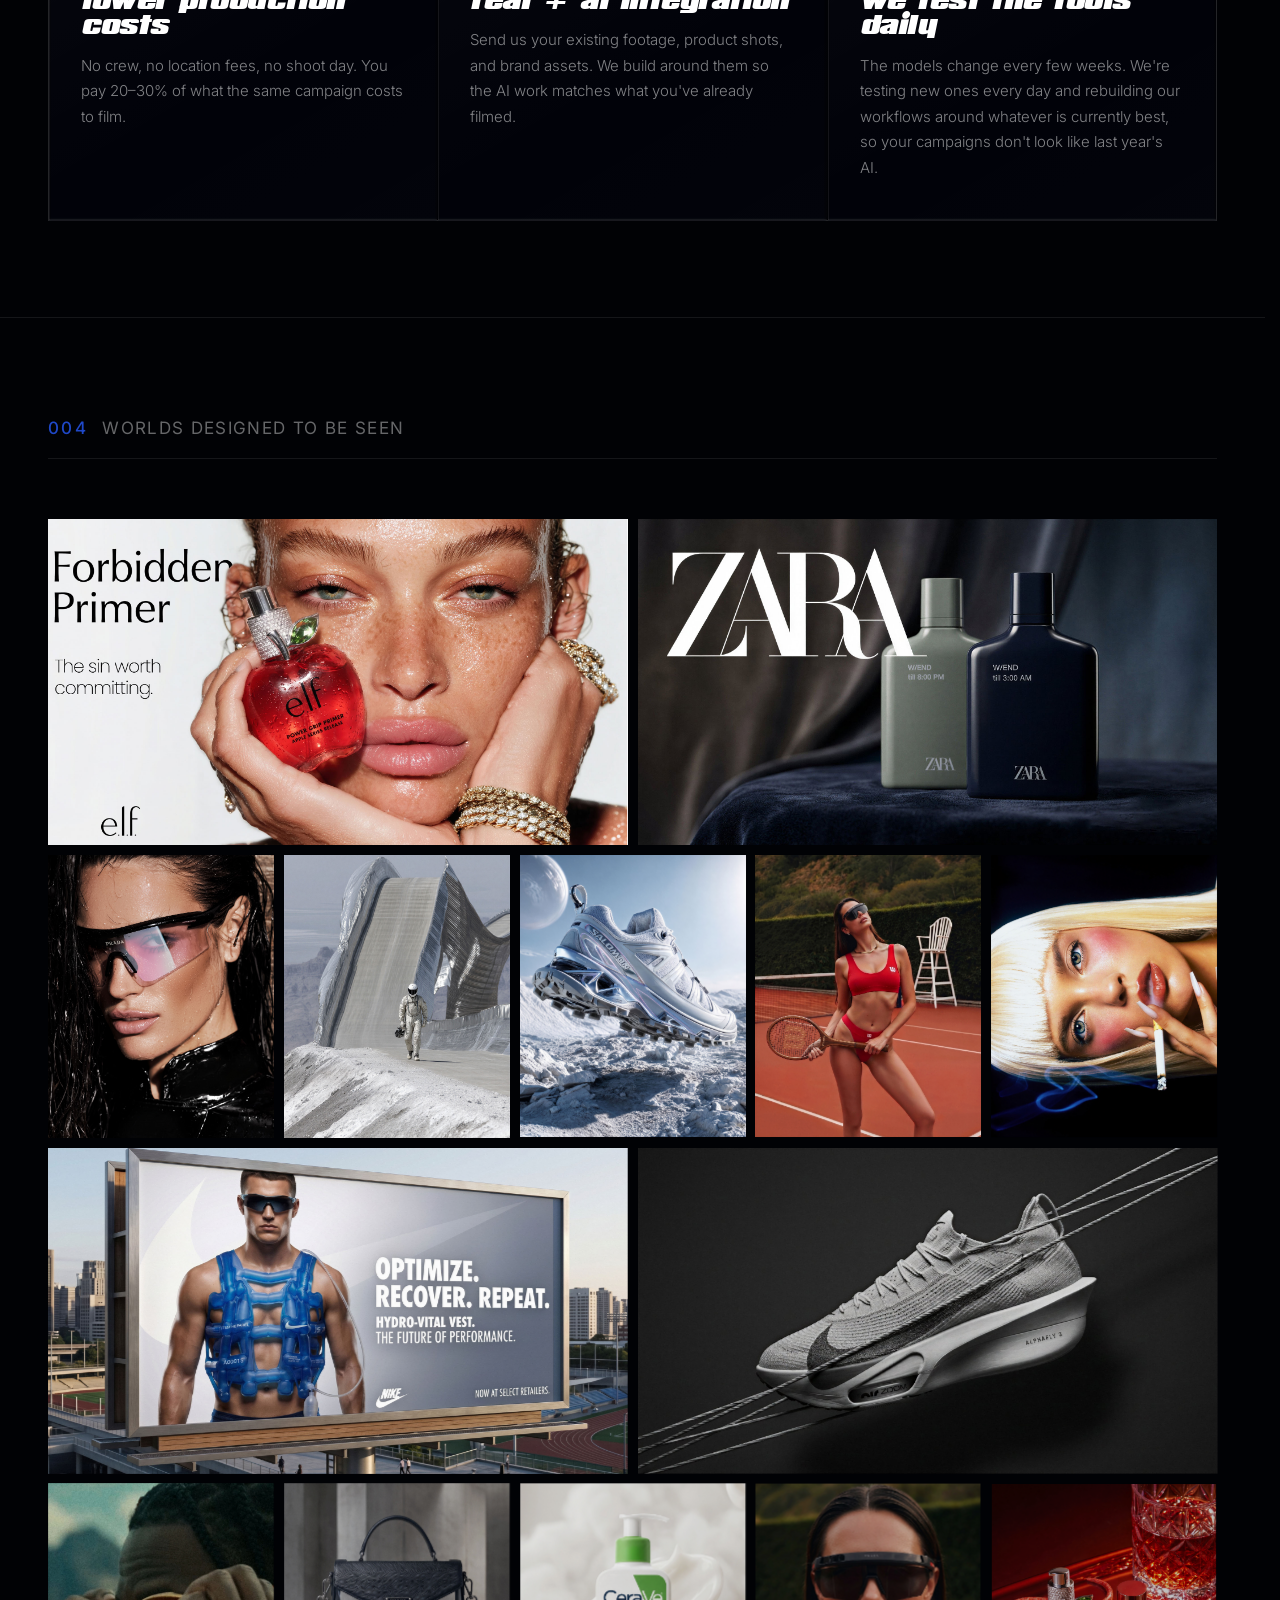
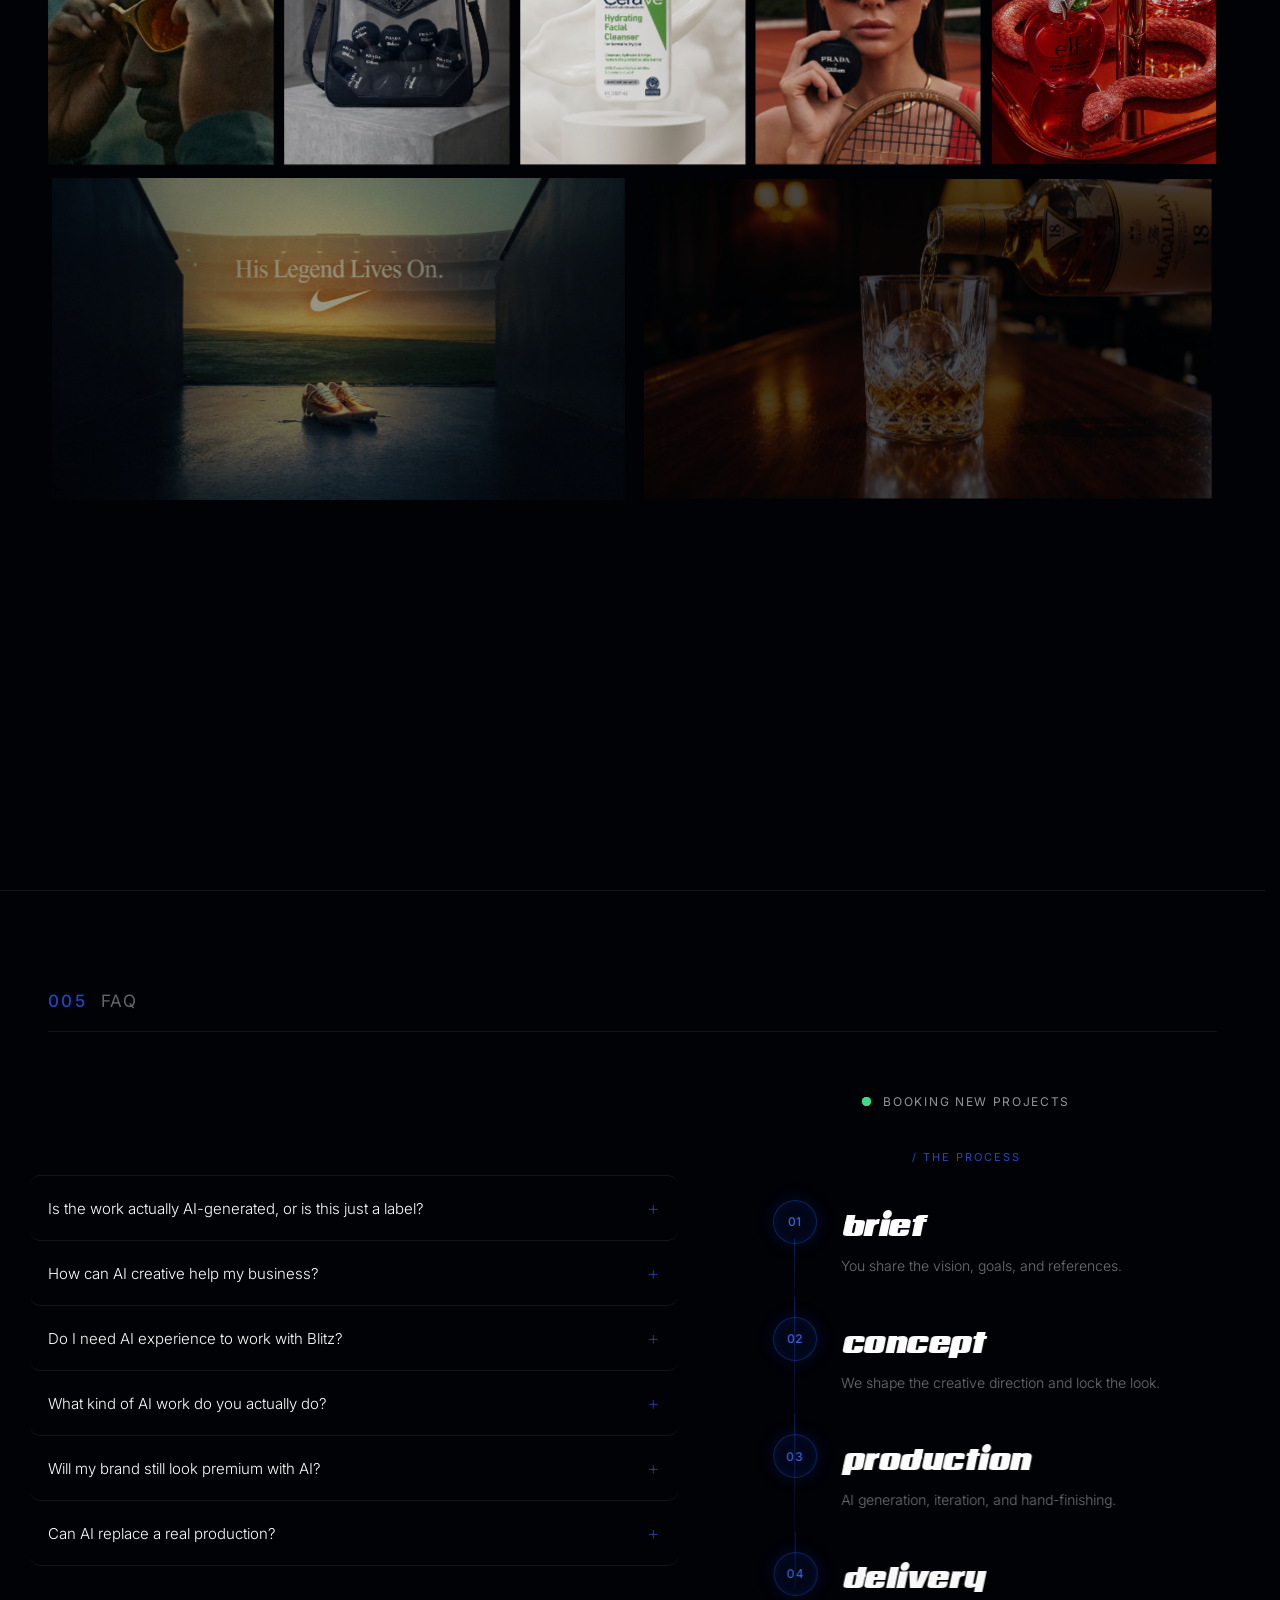
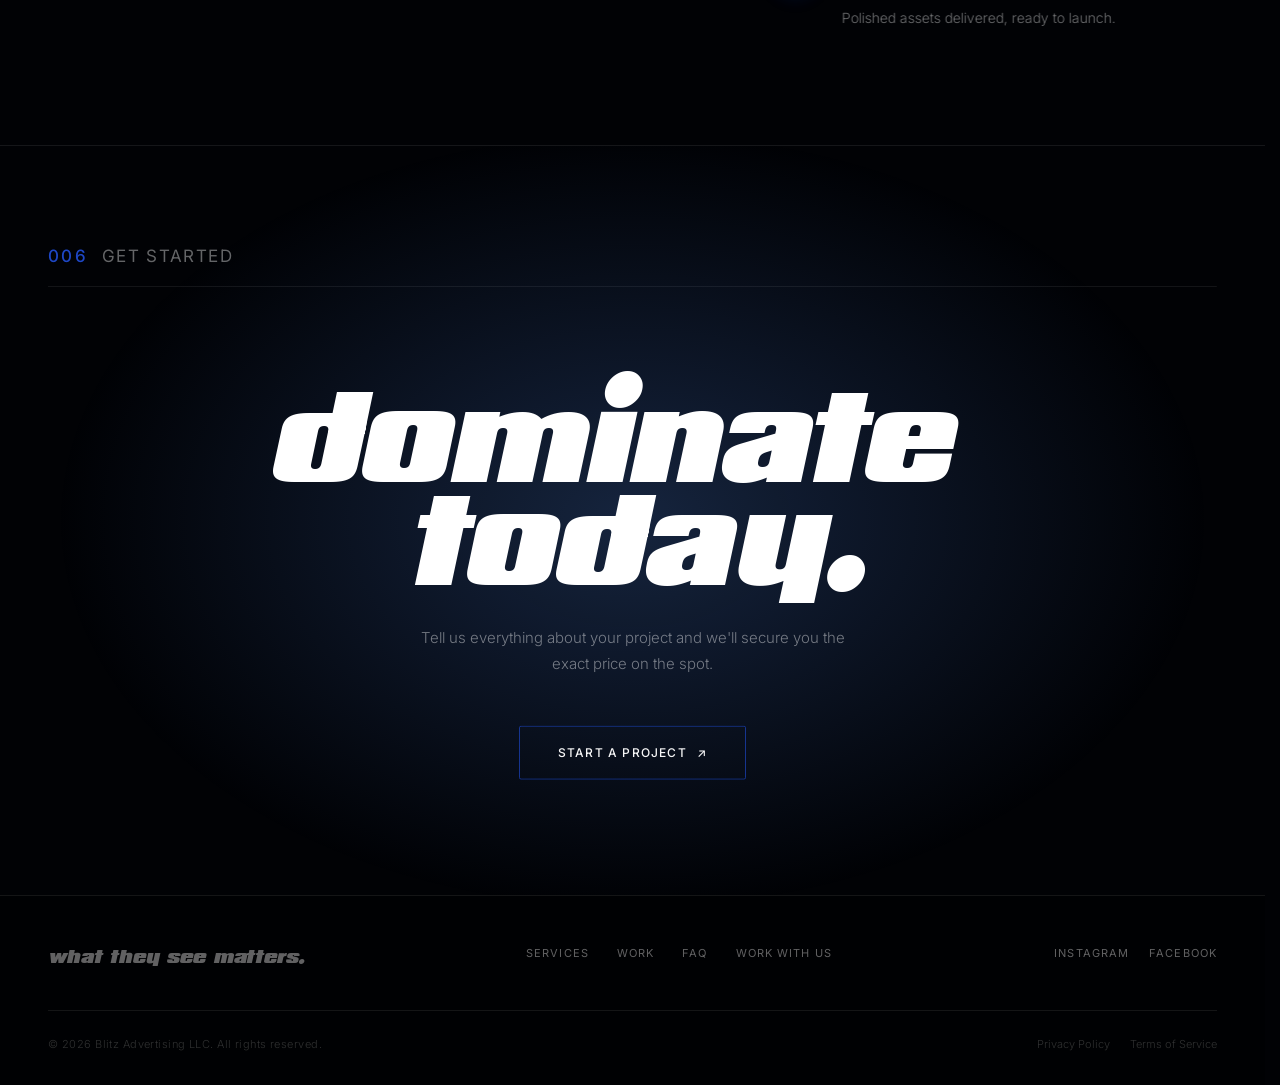
==== commit 6df9fde9: "Add files via upload" ====
--- a/index.html
+++ b/index.html
@@ -262,7 +262,7 @@
       <div class="benefit-card">
         <span class="benefit-num">01</span>
         <h4 class="benefit-title">Shipped in Days</h4>
-        <p class="benefit-desc">Most projects ship in 3–10 days. The agency quotes we go up against run 3–8 weeks.</p>
+        <p class="benefit-desc">Most projects ship in 5–7 business days. The agency quotes we go up against run 3–8 weeks.</p>
       </div>
       <div class="benefit-card">
         <span class="benefit-num">02</span>
